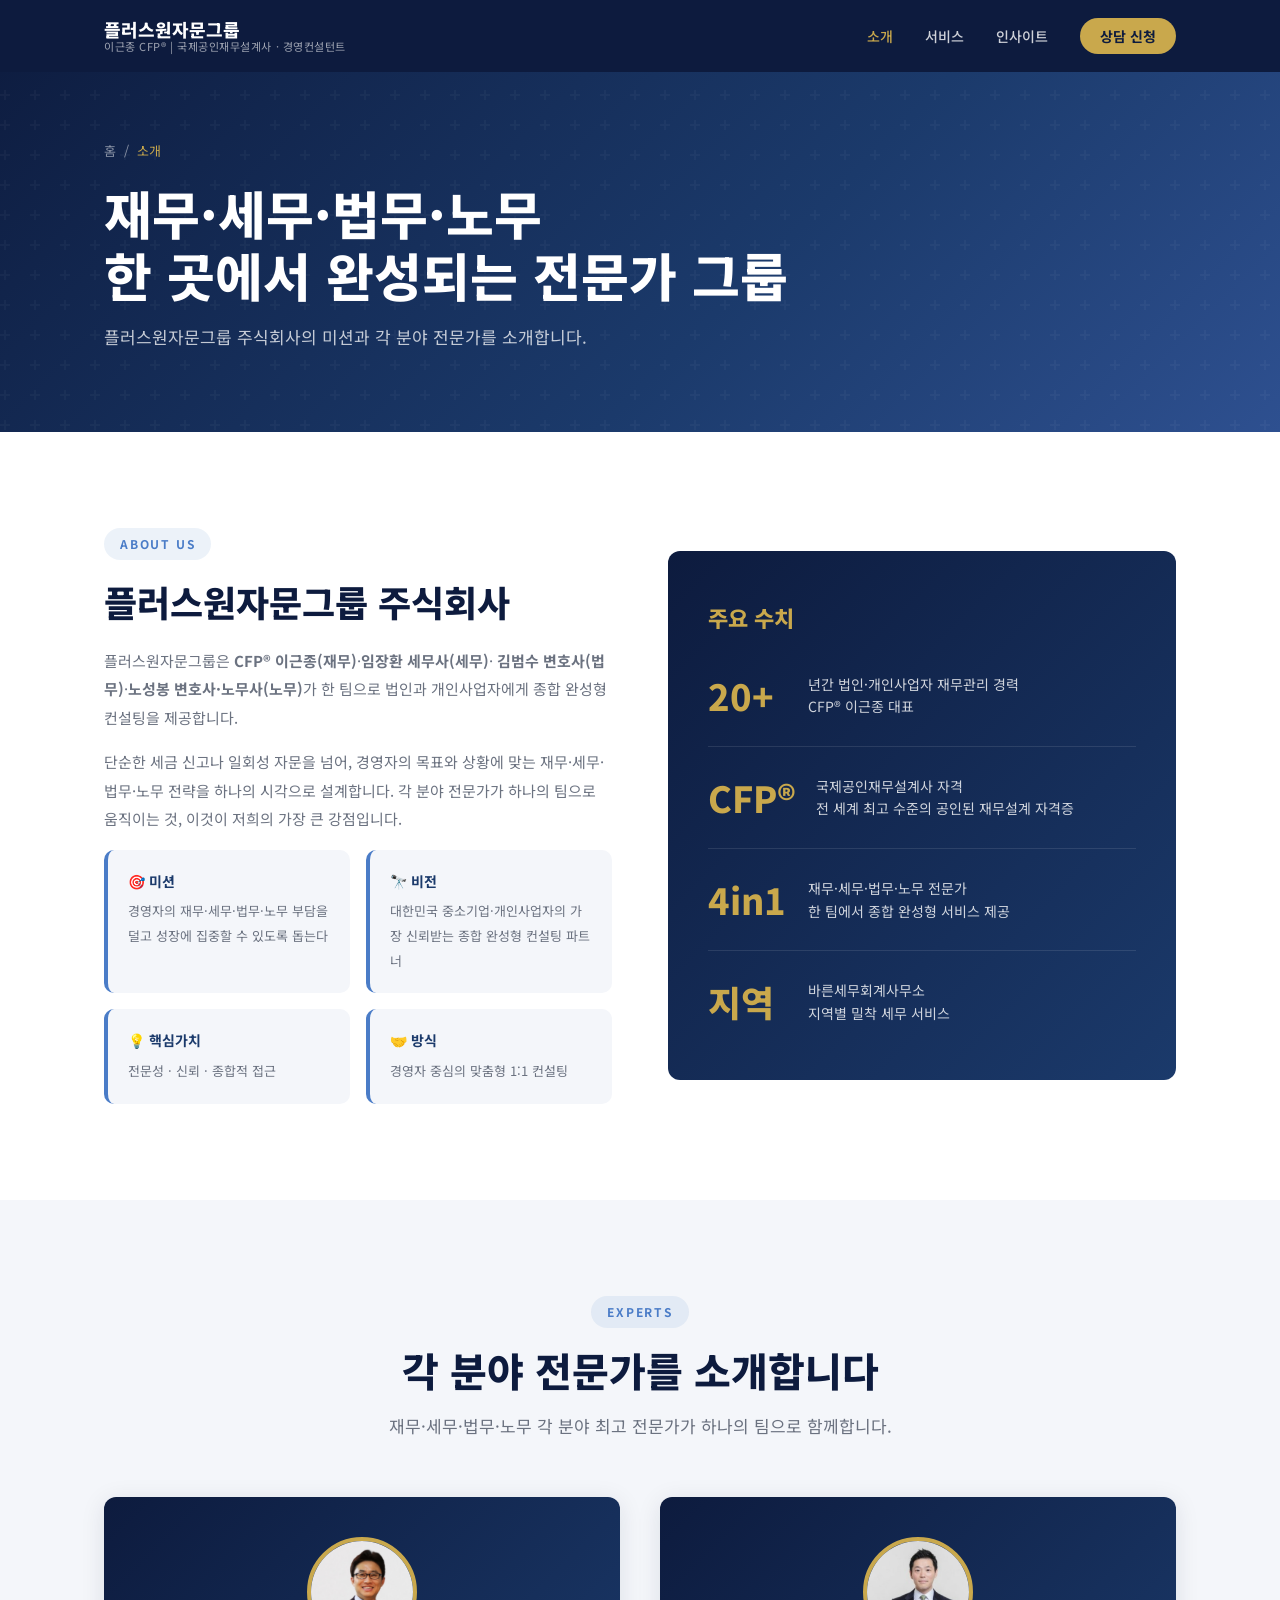
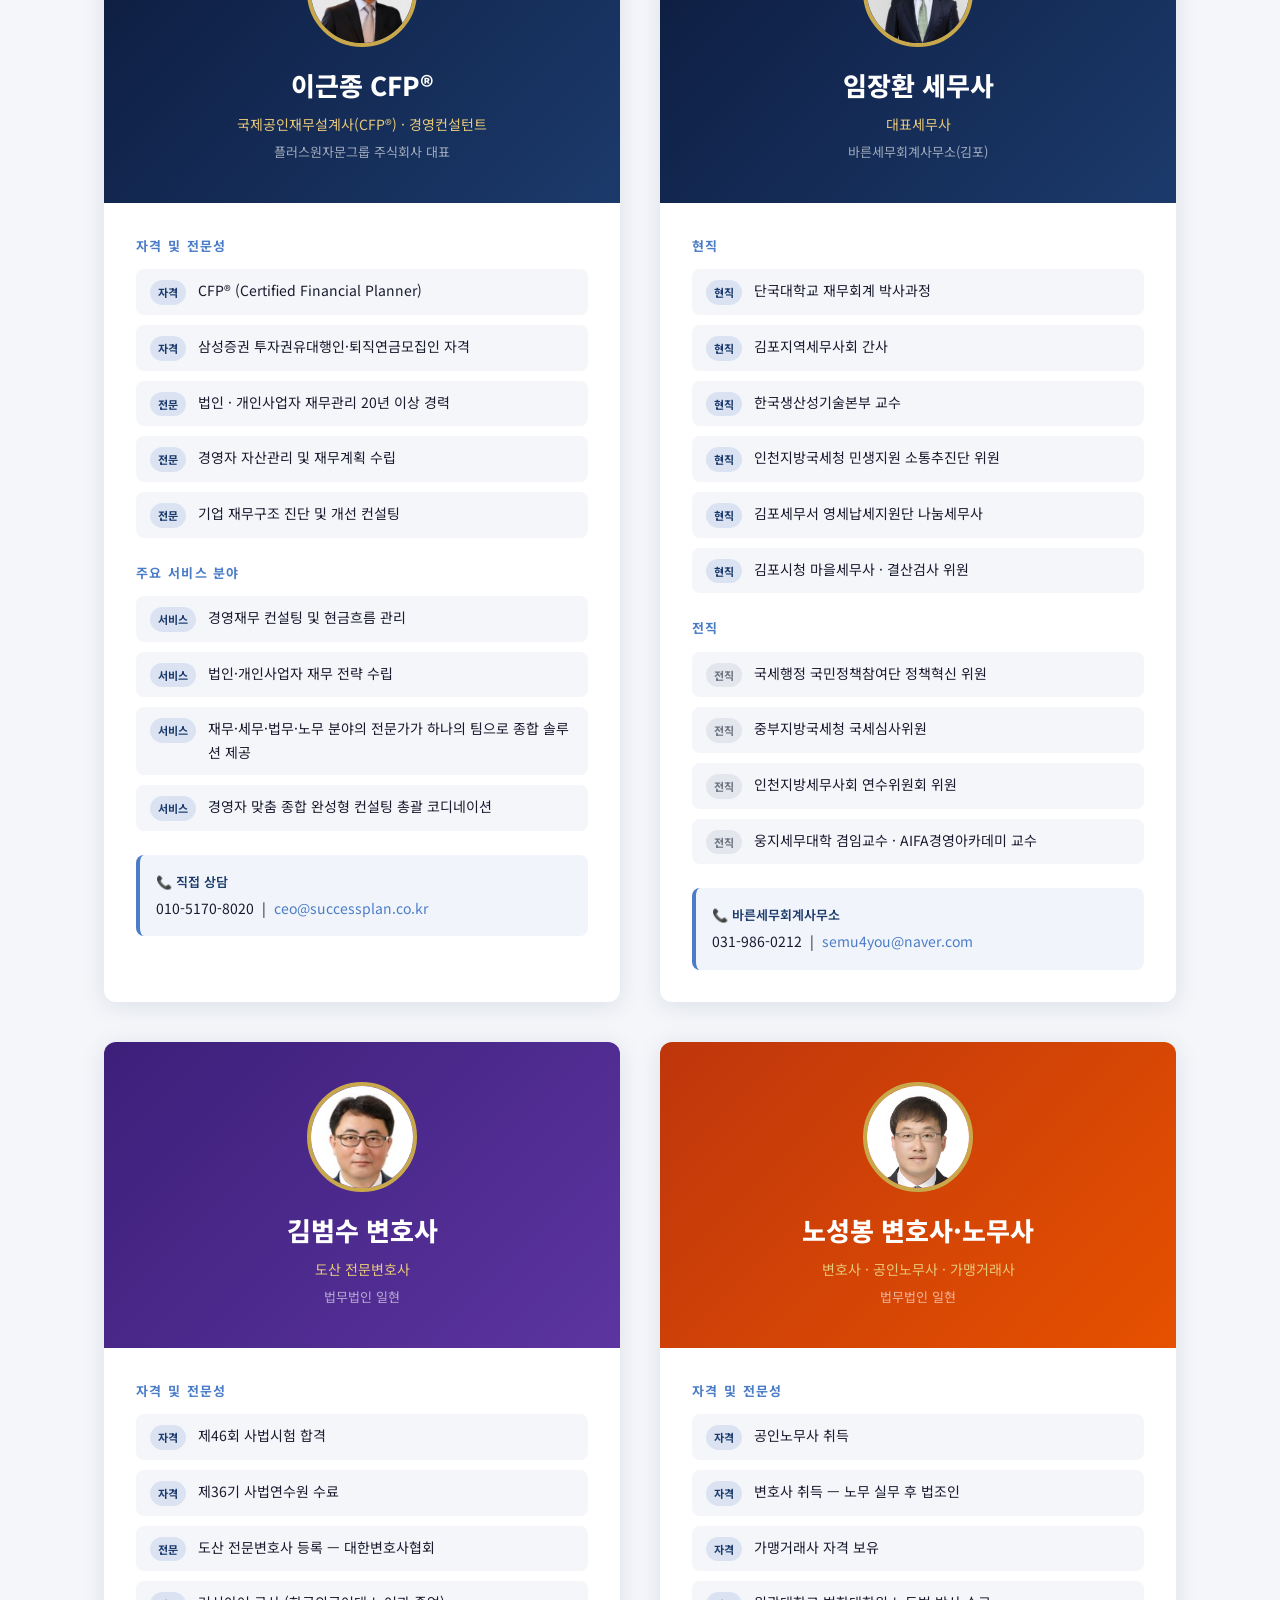
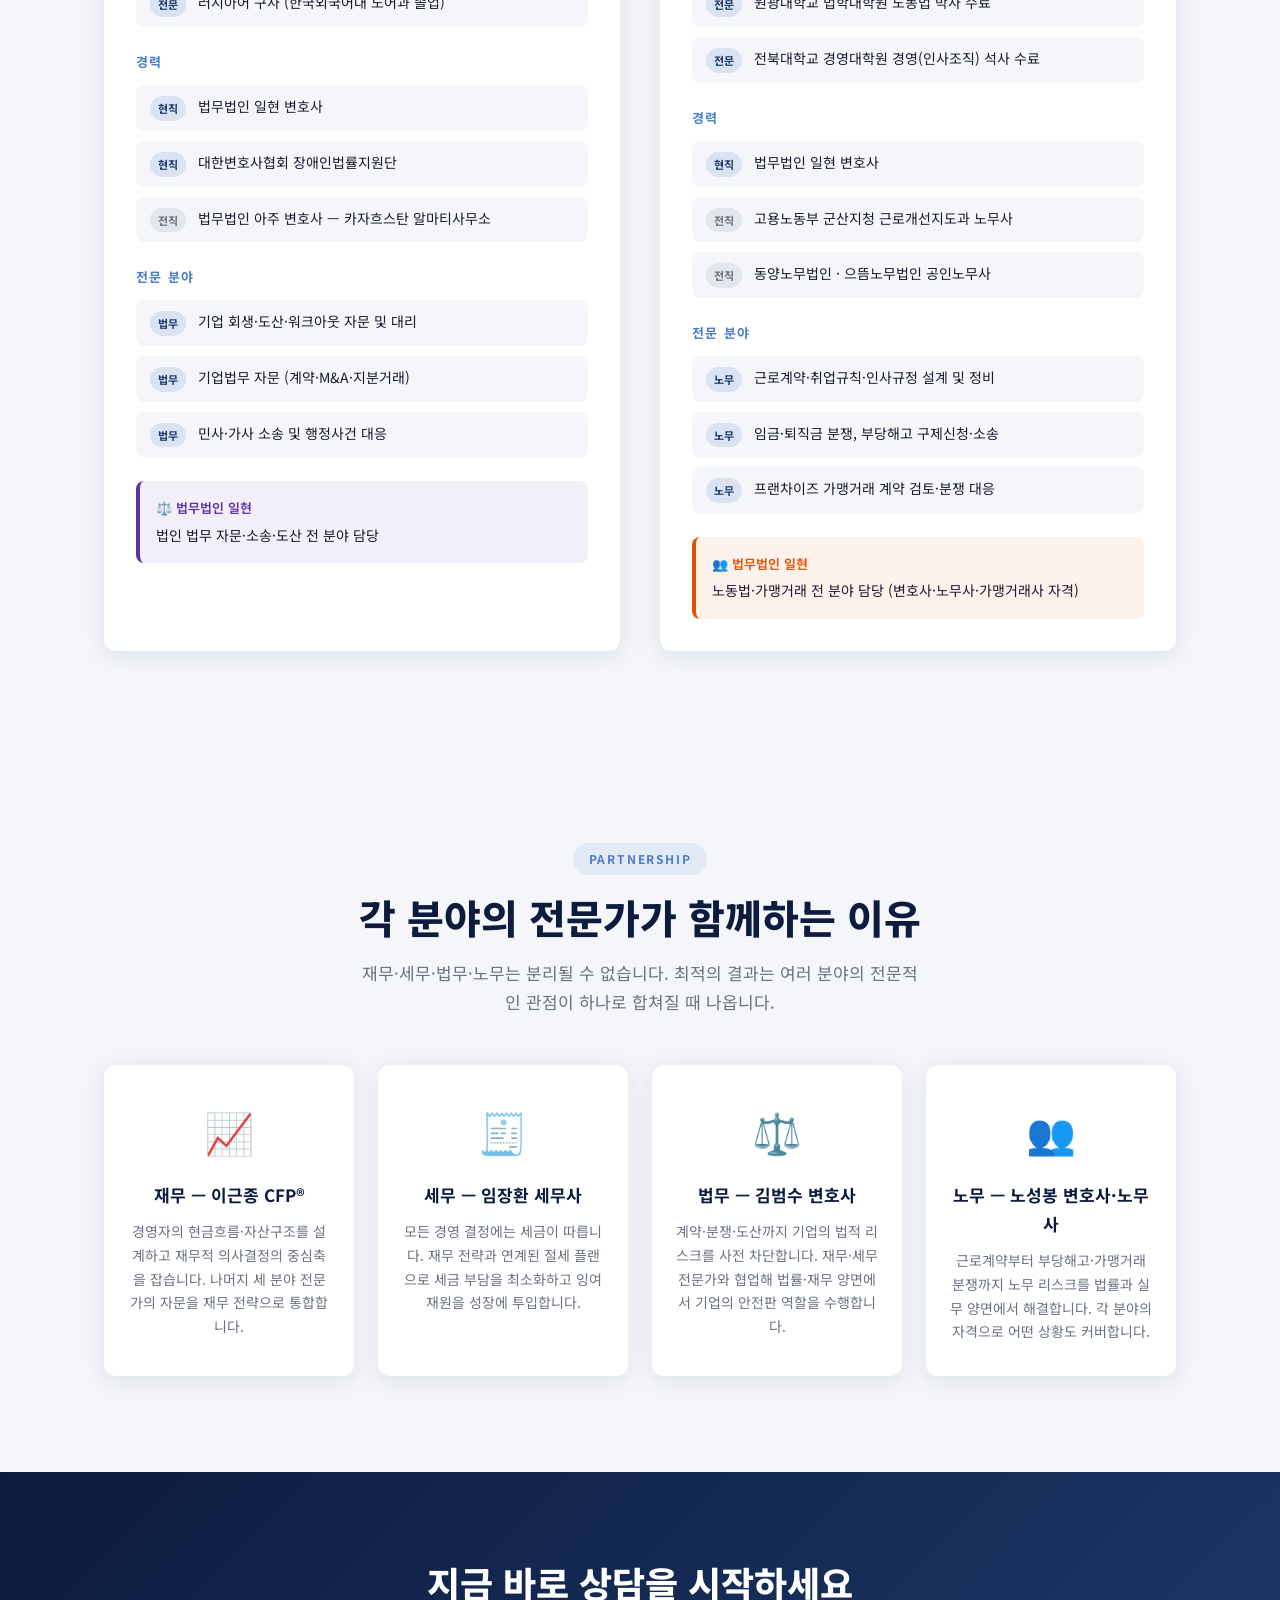
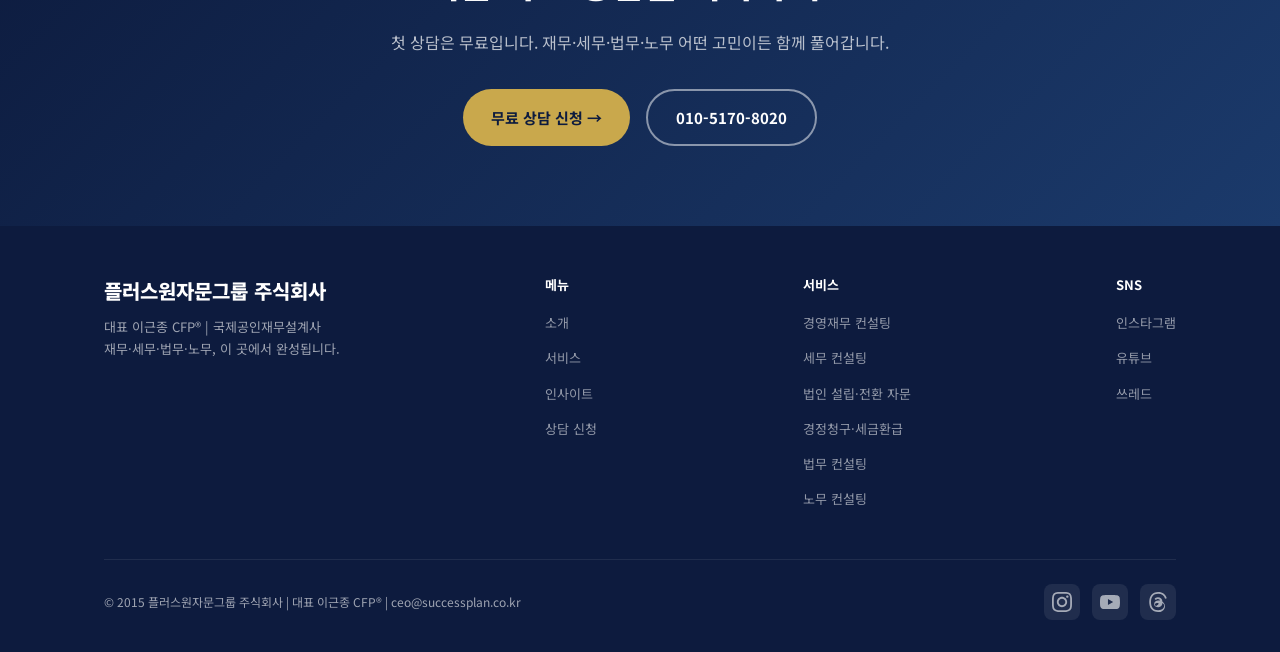
==== about.html @ 3f2da942 "@ feat: replace emoji social icons with real SVG icons Instagram, YouTube, Threads 이모지 → 공식 SVG 아이콘 " ====
<!DOCTYPE html>
<html lang="ko">
<head>
  <meta charset="UTF-8" />
  <meta name="viewport" content="width=device-width, initial-scale=1.0" />
  <title>소개 | 플러스원자문그룹 주식회사</title>
  <meta name="description" content="재무(CFP® 이근종)·세무(임장환 세무사)·법무(김범수 변호사)·노무(노성봉 변호사·노무사) — 플러스원자문그룹의 종합 전문가 팀을 소개합니다." />
  <link rel="preconnect" href="https://fonts.googleapis.com" />
  <link rel="preconnect" href="https://fonts.gstatic.com" crossorigin />
  <link href="https://fonts.googleapis.com/css2?family=Noto+Sans+KR:wght@300;400;500;600;700;800&display=swap" rel="stylesheet" />
  <link rel="stylesheet" href="style.css" />
  <style>
    /* ─── 회사 소개 카드 ─── */
    .company-intro {
      display: grid;
      grid-template-columns: 1fr 1fr;
      gap: 56px;
      align-items: center;
    }
    .company-text h2 { font-size: clamp(24px, 3.5vw, 36px); font-weight: 800; color: var(--navy-dark); margin-bottom: 20px; line-height: 1.4; }
    .company-text p { font-size: 15px; color: var(--gray-text); line-height: 1.9; margin-bottom: 16px; }
    .company-values { display: grid; grid-template-columns: 1fr 1fr; gap: 16px; margin-top: 8px; }
    .value-item { background: var(--gray-bg); border-radius: 10px; padding: 20px; border-left: 4px solid var(--navy-light); }
    .value-item h4 { font-size: 14px; font-weight: 700; color: var(--navy-primary); margin-bottom: 6px; }
    .value-item p { font-size: 13px; color: var(--gray-text); margin: 0; }
    .company-visual {
      background: linear-gradient(135deg, var(--navy-dark), var(--navy-primary));
      border-radius: var(--radius);
      padding: 48px 40px;
      color: var(--white);
    }
    .company-visual h3 { font-size: 22px; font-weight: 800; margin-bottom: 28px; color: var(--gold); }
    .stat-row { display: flex; flex-direction: column; gap: 20px; }
    .stat-item { display: flex; align-items: center; gap: 20px; padding-bottom: 20px; border-bottom: 1px solid rgba(255,255,255,0.1); }
    .stat-item:last-child { border-bottom: none; padding-bottom: 0; }
    .stat-num { font-size: 36px; font-weight: 800; color: var(--gold); min-width: 80px; }
    .stat-desc { font-size: 14px; color: rgba(255,255,255,0.8); line-height: 1.6; }

    /* ─── 프로필 상세 ─── */
    .profile-detail-wrap { display: grid; grid-template-columns: 1fr 1fr; gap: 40px; margin-top: 56px; }
    .profile-detail-card { background: var(--white); border-radius: var(--radius); overflow: hidden; box-shadow: var(--shadow); }
    .profile-detail-header {
      background: linear-gradient(135deg, var(--navy-dark), var(--navy-primary));
      padding: 40px; display: flex; flex-direction: column; align-items: center; text-align: center;
    }
    .profile-detail-avatar {
      width: 110px; height: 110px; border-radius: 50%;
      border: 4px solid var(--gold);
      margin-bottom: 16px; overflow: hidden; flex-shrink: 0;
    }
    .profile-detail-avatar img {
      width: 100%; height: 100%;
      object-fit: cover; object-position: center top; display: block;
    }
    .profile-detail-header h3 { font-size: 26px; font-weight: 800; color: var(--white); margin-bottom: 6px; }
    .profile-detail-header .role { font-size: 14px; color: var(--gold-light); margin-bottom: 4px; }
    .profile-detail-header .company { font-size: 13px; color: rgba(255,255,255,0.6); }
    .profile-detail-body { padding: 32px; }
    .profile-section-title { font-size: 13px; font-weight: 700; letter-spacing: 0.1em; text-transform: uppercase; color: var(--navy-light); margin-bottom: 12px; margin-top: 24px; }
    .profile-section-title:first-child { margin-top: 0; }
    .career-list { list-style: none; display: flex; flex-direction: column; gap: 10px; }
    .career-item {
      display: flex; gap: 12px; align-items: flex-start;
      padding: 10px 14px; border-radius: 8px; background: var(--gray-bg);
      font-size: 14px; color: var(--text-dark);
    }
    .career-badge {
      font-size: 11px; font-weight: 700; padding: 3px 8px; border-radius: 50px;
      white-space: nowrap; flex-shrink: 0; margin-top: 1px;
    }
    .badge-current { background: rgba(74,124,199,0.15); color: var(--navy-primary); }
    .badge-past { background: rgba(107,114,128,0.12); color: var(--gray-text); }

    /* ─── 법무·노무 프로필 헤더 컬러 ─── */
    .profile-detail-header.legal-header {
      background: linear-gradient(135deg, #3d1f7a, #5c35a0);
    }
    .profile-detail-header.labor-header {
      background: linear-gradient(135deg, #bf360c, #e65100);
    }

    /* ─── 파트너십 섹션 ─── */
    .partnership { background: var(--gray-bg); }
    .partner-grid { display: grid; grid-template-columns: repeat(3,1fr); gap: 24px; margin-top: 48px; }
    .partner-card { background: var(--white); border-radius: var(--radius); padding: 32px 24px; text-align: center; box-shadow: var(--shadow); transition: all 0.3s; }
    .partner-card:hover { transform: translateY(-4px); box-shadow: var(--shadow-hover); }
    .partner-card .icon { font-size: 40px; margin-bottom: 16px; }
    .partner-card h3 { font-size: 17px; font-weight: 700; color: var(--navy-dark); margin-bottom: 10px; }
    .partner-card p { font-size: 14px; color: var(--gray-text); line-height: 1.7; }

    @media (max-width: 1100px) {
      .partner-grid[style] { grid-template-columns: repeat(2,1fr) !important; }
    }
    @media (max-width: 900px) {
      .company-intro { grid-template-columns: 1fr; }
      .profile-detail-wrap { grid-template-columns: 1fr; }
      .partner-grid[style] { grid-template-columns: 1fr 1fr !important; }
    }
    @media (max-width: 600px) {
      .company-values { grid-template-columns: 1fr; }
      .partner-grid[style] { grid-template-columns: 1fr !important; }
    }
    @media (max-width: 600px) {
      .company-values { grid-template-columns: 1fr; }
    }
  </style>
</head>
<body>

<!-- ── 네비게이션 ── -->
<nav id="navbar">
  <div class="container">
    <div class="nav-inner">
      <a href="index.html" class="nav-logo">
        <span class="brand">플러스원자문그룹</span>
        <span class="sub">이근종 CFP® | 국제공인재무설계사 · 경영컨설턴트</span>
      </a>
      <ul class="nav-links" id="navLinks">
        <li><a href="about.html" class="active">소개</a></li>
        <li><a href="services.html">서비스</a></li>
        <li><a href="insight.html">인사이트</a></li>
        <li><a href="consult.html" class="nav-cta">상담 신청</a></li>
      </ul>
      <div class="nav-toggle" id="navToggle" onclick="toggleMenu()">
        <span></span><span></span><span></span>
      </div>
    </div>
  </div>
</nav>

<!-- ── 페이지 히어로 ── -->
<section class="page-hero">
  <div class="container">
    <div class="page-hero-content">
      <div class="page-breadcrumb">
        <a href="index.html">홈</a> / <span>소개</span>
      </div>
      <h1>재무·세무·법무·노무<br/>한 곳에서 완성되는 전문가 그룹</h1>
      <p>플러스원자문그룹 주식회사의 미션과 각 분야 전문가를 소개합니다.</p>
    </div>
  </div>
</section>

<!-- ── 회사 소개 ── -->
<section class="section">
  <div class="container">
    <div class="company-intro">
      <div class="company-text fade-in">
        <span class="section-label">About Us</span>
        <h2>플러스원자문그룹 주식회사</h2>
        <p>
          플러스원자문그룹은 <strong>CFP® 이근종(재무)</strong>·<strong>임장환 세무사(세무)</strong>·
          <strong>김범수 변호사(법무)</strong>·<strong>노성봉 변호사·노무사(노무)</strong>가 한 팀으로
          법인과 개인사업자에게 종합 완성형 컨설팅을 제공합니다.
        </p>
        <p>
          단순한 세금 신고나 일회성 자문을 넘어, 경영자의 목표와 상황에 맞는
          재무·세무·법무·노무 전략을 하나의 시각으로 설계합니다.
          각 분야 전문가가 하나의 팀으로 움직이는 것, 이것이 저희의 가장 큰 강점입니다.
        </p>
        <div class="company-values">
          <div class="value-item">
            <h4>🎯 미션</h4>
            <p>경영자의 재무·세무·법무·노무 부담을 덜고 성장에 집중할 수 있도록 돕는다</p>
          </div>
          <div class="value-item">
            <h4>🔭 비전</h4>
            <p>대한민국 중소기업·개인사업자의 가장 신뢰받는 종합 완성형 컨설팅 파트너</p>
          </div>
          <div class="value-item">
            <h4>💡 핵심가치</h4>
            <p>전문성 · 신뢰 · 종합적 접근</p>
          </div>
          <div class="value-item">
            <h4>🤝 방식</h4>
            <p>경영자 중심의 맞춤형 1:1 컨설팅</p>
          </div>
        </div>
      </div>
      <div class="company-visual fade-in">
        <h3>주요 수치</h3>
        <div class="stat-row">
          <div class="stat-item">
            <div class="stat-num">20+</div>
            <div class="stat-desc">년간 법인·개인사업자 재무관리 경력<br/>CFP® 이근종 대표</div>
          </div>
          <div class="stat-item">
            <div class="stat-num">CFP®</div>
            <div class="stat-desc">국제공인재무설계사 자격<br/>전 세계 최고 수준의 공인된 재무설계 자격증</div>
          </div>
          <div class="stat-item">
            <div class="stat-num">4in1</div>
            <div class="stat-desc">재무·세무·법무·노무 전문가<br/>한 팀에서 종합 완성형 서비스 제공</div>
          </div>
          <div class="stat-item">
            <div class="stat-num">지역</div>
            <div class="stat-desc">바른세무회계사무소<br/>지역별 밀착 세무 서비스</div>
          </div>
        </div>
      </div>
    </div>
  </div>
</section>

<!-- ── 전문가 소개 ── -->
<section class="section" style="background: var(--gray-bg);">
  <div class="container">
    <div class="fade-in text-center">
      <span class="section-label">Experts</span>
      <h2 class="section-title">각 분야 전문가를 소개합니다</h2>
      <p class="section-sub">재무·세무·법무·노무 각 분야 최고 전문가가 하나의 팀으로 함께합니다.</p>
    </div>
    <div class="profile-detail-wrap">

      <!-- 이근종 CFP® -->
      <div class="profile-detail-card fade-in">
        <div class="profile-detail-header">
          <div class="profile-detail-avatar"><img src="images/leekeunjong.jpg" alt="이근종 CFP®" /></div>
          <h3>이근종 CFP®</h3>
          <div class="role">국제공인재무설계사(CFP®) · 경영컨설턴트</div>
          <div class="company">플러스원자문그룹 주식회사 대표</div>
        </div>
        <div class="profile-detail-body">
          <div class="profile-section-title">자격 및 전문성</div>
          <ul class="career-list">
            <li class="career-item"><span class="career-badge badge-current">자격</span>CFP® (Certified Financial Planner)</li>
            <li class="career-item"><span class="career-badge badge-current">자격</span>삼성증권 투자권유대행인·퇴직연금모집인 자격</li>
            <li class="career-item"><span class="career-badge badge-current">전문</span>법인 · 개인사업자 재무관리 20년 이상 경력</li>
            <li class="career-item"><span class="career-badge badge-current">전문</span>경영자 자산관리 및 재무계획 수립</li>
            <li class="career-item"><span class="career-badge badge-current">전문</span>기업 재무구조 진단 및 개선 컨설팅</li>
          </ul>
          <div class="profile-section-title">주요 서비스 분야</div>
          <ul class="career-list">
            <li class="career-item"><span class="career-badge badge-current">서비스</span>경영재무 컨설팅 및 현금흐름 관리</li>
            <li class="career-item"><span class="career-badge badge-current">서비스</span>법인·개인사업자 재무 전략 수립</li>          
            <li class="career-item"><span class="career-badge badge-current">서비스</span>재무·세무·법무·노무 분야의 전문가가 하나의 팀으로 종합 솔루션 제공</li>
            <li class="career-item"><span class="career-badge badge-current">서비스</span>경영자 맞춤 종합 완성형 컨설팅 총괄 코디네이션</li>
          </ul>
          <div style="margin-top:24px; padding:16px; background:rgba(74,124,199,0.08); border-radius:8px; border-left:4px solid var(--navy-light);">
            <p style="font-size:13px; color:var(--navy-primary); font-weight:600; margin-bottom:4px;">📞 직접 상담</p>
            <p style="font-size:14px;">010-5170-8020 &nbsp;|&nbsp; <a href="mailto:ceo@successplan.co.kr" style="color:var(--navy-light);">ceo@successplan.co.kr</a></p>
          </div>
        </div>
      </div>

      <!-- 임장환 세무사 -->
      <div class="profile-detail-card fade-in">
        <div class="profile-detail-header">
          <div class="profile-detail-avatar"><img src="images/limjanghwan.jpg" alt="임장환 세무사" /></div>
          <h3>임장환 세무사</h3>
          <div class="role">대표세무사</div>
          <div class="company">바른세무회계사무소(김포)</div>
        </div>
        <div class="profile-detail-body">
          <div class="profile-section-title">현직</div>
          <ul class="career-list">
            <li class="career-item"><span class="career-badge badge-current">현직</span>단국대학교 재무회계 박사과정</li>
            <li class="career-item"><span class="career-badge badge-current">현직</span>김포지역세무사회 간사</li>
            <li class="career-item"><span class="career-badge badge-current">현직</span>한국생산성기술본부 교수</li>
            <li class="career-item"><span class="career-badge badge-current">현직</span>인천지방국세청 민생지원 소통추진단 위원</li>
            <li class="career-item"><span class="career-badge badge-current">현직</span>김포세무서 영세납세지원단 나눔세무사</li>
            <li class="career-item"><span class="career-badge badge-current">현직</span>김포시청 마을세무사 · 결산검사 위원</li>
          </ul>
          <div class="profile-section-title">전직</div>
          <ul class="career-list">
            <li class="career-item"><span class="career-badge badge-past">전직</span>국세행정 국민정책참여단 정책혁신 위원</li>
            <li class="career-item"><span class="career-badge badge-past">전직</span>중부지방국세청 국세심사위원</li>
            <li class="career-item"><span class="career-badge badge-past">전직</span>인천지방세무사회 연수위원회 위원</li>
            <li class="career-item"><span class="career-badge badge-past">전직</span>웅지세무대학 겸임교수 · AIFA경영아카데미 교수</li>
          </ul>
          <div style="margin-top:24px; padding:16px; background:rgba(74,124,199,0.08); border-radius:8px; border-left:4px solid var(--navy-light);">
            <p style="font-size:13px; color:var(--navy-primary); font-weight:600; margin-bottom:4px;">📞 바른세무회계사무소</p>
            <p style="font-size:14px;">031-986-0212 &nbsp;|&nbsp; <a href="mailto:semu4you@naver.com" style="color:var(--navy-light);">semu4you@naver.com</a></p>
          </div>
        </div>
      </div>

      <!-- 김범수 변호사 -->
      <div class="profile-detail-card fade-in">
        <div class="profile-detail-header legal-header">
          <div class="profile-detail-avatar"><img src="images/kimbeomsu.jpg" alt="김범수 변호사" /></div>
          <h3>김범수 변호사</h3>
          <div class="role">도산 전문변호사</div>
          <div class="company">법무법인 일현</div>
        </div>
        <div class="profile-detail-body">
          <div class="profile-section-title">자격 및 전문성</div>
          <ul class="career-list">
            <li class="career-item"><span class="career-badge badge-current">자격</span>제46회 사법시험 합격</li>
            <li class="career-item"><span class="career-badge badge-current">자격</span>제36기 사법연수원 수료</li>
            <li class="career-item"><span class="career-badge badge-current">전문</span>도산 전문변호사 등록 — 대한변호사협회</li>
            <li class="career-item"><span class="career-badge badge-current">전문</span>러시아어 구사 (한국외국어대 노어과 졸업)</li>
          </ul>
          <div class="profile-section-title">경력</div>
          <ul class="career-list">
            <li class="career-item"><span class="career-badge badge-current">현직</span>법무법인 일현 변호사</li>
            <li class="career-item"><span class="career-badge badge-current">현직</span>대한변호사협회 장애인법률지원단</li>
            <li class="career-item"><span class="career-badge badge-past">전직</span>법무법인 아주 변호사 — 카자흐스탄 알마티사무소</li>
          </ul>
          <div class="profile-section-title">전문 분야</div>
          <ul class="career-list">
            <li class="career-item"><span class="career-badge badge-current">법무</span>기업 회생·도산·워크아웃 자문 및 대리</li>
            <li class="career-item"><span class="career-badge badge-current">법무</span>기업법무 자문 (계약·M&amp;A·지분거래)</li>
            <li class="career-item"><span class="career-badge badge-current">법무</span>민사·가사 소송 및 행정사건 대응</li>
          </ul>
          <div style="margin-top:24px; padding:16px; background:rgba(92,53,160,0.08); border-radius:8px; border-left:4px solid #5c35a0;">
            <p style="font-size:13px; color:#5c35a0; font-weight:600; margin-bottom:4px;">⚖️ 법무법인 일현</p>
            <p style="font-size:14px;">법인 법무 자문·소송·도산 전 분야 담당</p>
          </div>
        </div>
      </div>

      <!-- 노성봉 변호사·노무사 -->
      <div class="profile-detail-card fade-in">
        <div class="profile-detail-header labor-header">
          <div class="profile-detail-avatar"><img src="images/nosungbong.jpg" alt="노성봉 변호사·노무사" /></div>
          <h3>노성봉 변호사·노무사</h3>
          <div class="role">변호사 · 공인노무사 · 가맹거래사</div>
          <div class="company">법무법인 일현</div>
        </div>
        <div class="profile-detail-body">
          <div class="profile-section-title">자격 및 전문성</div>
          <ul class="career-list">
            <li class="career-item"><span class="career-badge badge-current">자격</span>공인노무사 취득</li>
            <li class="career-item"><span class="career-badge badge-current">자격</span>변호사 취득 — 노무 실무 후 법조인</li>
            <li class="career-item"><span class="career-badge badge-current">자격</span>가맹거래사 자격 보유</li>
            <li class="career-item"><span class="career-badge badge-current">전문</span>원광대학교 법학대학원 노동법 박사 수료</li>
            <li class="career-item"><span class="career-badge badge-current">전문</span>전북대학교 경영대학원 경영(인사조직) 석사 수료</li>
          </ul>
          <div class="profile-section-title">경력</div>
          <ul class="career-list">
            <li class="career-item"><span class="career-badge badge-current">현직</span>법무법인 일현 변호사</li>
            <li class="career-item"><span class="career-badge badge-past">전직</span>고용노동부 군산지청 근로개선지도과 노무사</li>
            <li class="career-item"><span class="career-badge badge-past">전직</span>동양노무법인 · 으뜸노무법인 공인노무사</li>
          </ul>
          <div class="profile-section-title">전문 분야</div>
          <ul class="career-list">
            <li class="career-item"><span class="career-badge badge-current">노무</span>근로계약·취업규칙·인사규정 설계 및 정비</li>
            <li class="career-item"><span class="career-badge badge-current">노무</span>임금·퇴직금 분쟁, 부당해고 구제신청·소송</li>
            <li class="career-item"><span class="career-badge badge-current">노무</span>프랜차이즈 가맹거래 계약 검토·분쟁 대응</li>
          </ul>
          <div style="margin-top:24px; padding:16px; background:rgba(230,81,0,0.08); border-radius:8px; border-left:4px solid #e65100;">
            <p style="font-size:13px; color:#e65100; font-weight:600; margin-bottom:4px;">👥 법무법인 일현</p>
            <p style="font-size:14px;">노동법·가맹거래 전 분야 담당 (변호사·노무사·가맹거래사 자격)</p>
          </div>
        </div>
      </div>

    </div>
  </div>
</section>

<!-- ── 파트너십 ── -->
<section class="section partnership">
  <div class="container">
    <div class="fade-in text-center">
      <span class="section-label">Partnership</span>
      <h2 class="section-title">각 분야의 전문가가 함께하는 이유</h2>
      <p class="section-sub">재무·세무·법무·노무는 분리될 수 없습니다. 최적의 결과는 여러 분야의 전문적인 관점이 하나로 합쳐질 때 나옵니다.</p>
    </div>
    <div class="partner-grid" style="grid-template-columns: repeat(4, 1fr);">
      <div class="partner-card fade-in">
        <div class="icon">📈</div>
        <h3>재무 — 이근종 CFP®</h3>
        <p>경영자의 현금흐름·자산구조를 설계하고 재무적 의사결정의 중심축을 잡습니다. 나머지 세 분야 전문가의 자문을 재무 전략으로 통합합니다.</p>
      </div>
      <div class="partner-card fade-in">
        <div class="icon">🧾</div>
        <h3>세무 — 임장환 세무사</h3>
        <p>모든 경영 결정에는 세금이 따릅니다. 재무 전략과 연계된 절세 플랜으로 세금 부담을 최소화하고 잉여 재원을 성장에 투입합니다.</p>
      </div>
      <div class="partner-card fade-in">
        <div class="icon">⚖️</div>
        <h3>법무 — 김범수 변호사</h3>
        <p>계약·분쟁·도산까지 기업의 법적 리스크를 사전 차단합니다. 재무·세무 전문가와 협업해 법률·재무 양면에서 기업의 안전판 역할을 수행합니다.</p>
      </div>
      <div class="partner-card fade-in">
        <div class="icon">👥</div>
        <h3>노무 — 노성봉 변호사·노무사</h3>
        <p>근로계약부터 부당해고·가맹거래 분쟁까지 노무 리스크를 법률과 실무 양면에서 해결합니다. 각 분야의 자격으로 어떤 상황도 커버합니다.</p>
      </div>
    </div>
  </div>
</section>

<!-- ── CTA ── -->
<section class="cta-banner">
  <div class="container">
    <h2>지금 바로 상담을 시작하세요</h2>
    <p>첫 상담은 무료입니다. 재무·세무·법무·노무 어떤 고민이든 함께 풀어갑니다.</p>
    <div class="cta-btns">
      <a href="consult.html" class="btn btn-primary">무료 상담 신청 →</a>
      <a href="tel:010-5170-8020" class="btn btn-outline">010-5170-8020</a>
    </div>
  </div>
</section>

<!-- ── 푸터 ── -->
<footer>
  <div class="container">
    <div class="footer-inner">
      <div class="footer-brand">
        <div class="brand">플러스원자문그룹 주식회사</div>
        <p>대표 이근종 CFP® | 국제공인재무설계사<br/>재무·세무·법무·노무, 이 곳에서 완성됩니다.</p>
      </div>
      <div class="footer-links">
        <h4>메뉴</h4>
        <ul>
          <li><a href="about.html">소개</a></li>
          <li><a href="services.html">서비스</a></li>
          <li><a href="insight.html">인사이트</a></li>
          <li><a href="consult.html">상담 신청</a></li>
        </ul>
      </div>
      <div class="footer-links">
        <h4>서비스</h4>
        <ul>
          <li><a href="services.html#finance">경영재무 컨설팅</a></li>
          <li><a href="services.html#tax">세무 컨설팅</a></li>
          <li><a href="services.html#corp">법인 설립·전환 자문</a></li>
          <li><a href="services.html#refund">경정청구·세금환급</a></li>
          <li><a href="services.html#legal">법무 컨설팅</a></li>
          <li><a href="services.html#labor">노무 컨설팅</a></li>
        </ul>
      </div>
      <div class="footer-links">
        <h4>SNS</h4>
        <ul>
          <li><a href="https://instagram.com/leekeunjong_cfp" target="_blank" rel="noopener">인스타그램</a></li>
          <li><a href="https://youtube.com/@successplan365" target="_blank" rel="noopener">유튜브</a></li>
          <li><a href="https://threads.net/@leekeunjong_cfp" target="_blank" rel="noopener">쓰레드</a></li>
        </ul>
      </div>
    </div>
    <div class="footer-bottom">
      <p>© 2015 플러스원자문그룹 주식회사 | 대표 이근종 CFP® | <a href="mailto:ceo@successplan.co.kr" style="color:inherit;">ceo@successplan.co.kr</a></p>
      <div class="footer-social">
        <a href="https://instagram.com/leekeunjong_cfp" target="_blank" rel="noopener" title="Instagram"><svg xmlns="http://www.w3.org/2000/svg" width="20" height="20" viewBox="0 0 24 24" fill="currentColor"><path d="M12 2.163c3.204 0 3.584.012 4.85.07 3.252.148 4.771 1.691 4.919 4.919.058 1.265.069 1.645.069 4.849 0 3.205-.012 3.584-.069 4.849-.149 3.225-1.664 4.771-4.919 4.919-1.266.058-1.644.07-4.85.07-3.204 0-3.584-.012-4.849-.07-3.26-.149-4.771-1.699-4.919-4.92-.058-1.265-.07-1.644-.07-4.849 0-3.204.013-3.583.07-4.849.149-3.227 1.664-4.771 4.919-4.919 1.266-.057 1.645-.069 4.849-.069zm0-2.163c-3.259 0-3.667.014-4.947.072-4.358.2-6.78 2.618-6.98 6.98-.059 1.281-.073 1.689-.073 4.948 0 3.259.014 3.668.072 4.948.2 4.358 2.618 6.78 6.98 6.98 1.281.058 1.689.072 4.948.072 3.259 0 3.668-.014 4.948-.072 4.354-.2 6.782-2.618 6.979-6.98.059-1.28.073-1.689.073-4.948 0-3.259-.014-3.667-.072-4.947-.196-4.354-2.617-6.78-6.979-6.98-1.281-.059-1.69-.073-4.949-.073zm0 5.838c-3.403 0-6.162 2.759-6.162 6.162s2.759 6.163 6.162 6.163 6.162-2.759 6.162-6.163c0-3.403-2.759-6.162-6.162-6.162zm0 10.162c-2.209 0-4-1.79-4-4 0-2.209 1.791-4 4-4s4 1.791 4 4c0 2.21-1.791 4-4 4zm6.406-11.845c-.796 0-1.441.645-1.441 1.44s.645 1.44 1.441 1.44c.795 0 1.439-.645 1.439-1.44s-.644-1.44-1.439-1.44z"/></svg></a>
        <a href="https://youtube.com/@successplan365" target="_blank" rel="noopener" title="YouTube"><svg xmlns="http://www.w3.org/2000/svg" width="20" height="20" viewBox="0 0 24 24" fill="currentColor"><path d="M23.498 6.186a3.016 3.016 0 0 0-2.122-2.136C19.505 3.545 12 3.545 12 3.545s-7.505 0-9.377.505A3.017 3.017 0 0 0 .502 6.186C0 8.07 0 12 0 12s0 3.93.502 5.814a3.016 3.016 0 0 0 2.122 2.136c1.871.505 9.376.505 9.376.505s7.505 0 9.377-.505a3.015 3.015 0 0 0 2.122-2.136C24 15.93 24 12 24 12s0-3.93-.502-5.814zM9.545 15.568V8.432L15.818 12l-6.273 3.568z"/></svg></a>
        <a href="https://threads.net/@leekeunjong_cfp" target="_blank" rel="noopener" title="Threads"><svg xmlns="http://www.w3.org/2000/svg" width="20" height="20" viewBox="0 0 24 24" fill="currentColor"><path d="M12.186 24h-.007c-3.581-.024-6.334-1.205-8.184-3.509C2.35 18.44 1.5 15.586 1.472 12.01v-.017c.03-3.579.879-6.43 2.525-8.482C5.845 1.205 8.6.024 12.18 0h.014c2.746.02 5.043.725 6.826 2.098 1.677 1.29 2.858 3.13 3.509 5.467l-2.04.569c-1.104-3.96-3.898-5.984-8.304-6.015-2.91.022-5.11.936-6.54 2.717C4.307 6.504 3.616 8.914 3.589 12c.027 3.086.718 5.496 2.057 7.164 1.43 1.783 3.631 2.698 6.54 2.717 2.623-.02 4.358-.631 5.8-2.045 1.647-1.613 1.618-3.593 1.09-4.798-.31-.71-.873-1.3-1.634-1.75-.192 1.352-.622 2.446-1.284 3.272-.886 1.102-2.14 1.704-3.73 1.79-1.202.065-2.361-.218-3.259-.801-1.063-.689-1.685-1.74-1.752-2.964-.065-1.19.408-2.285 1.33-3.082.88-.76 2.119-1.207 3.583-1.292.73-.043 1.427-.034 2.081.025-.09-.33-.218-.625-.385-.88-.453-.692-1.165-1.055-2.117-1.078h-.062c-.74 0-1.668.204-2.28 1.202l-1.727-1.114c.788-1.214 2.058-1.953 3.987-1.987 3.37.058 5.348 1.998 5.526 5.39.147.093.29.19.429.29.932.66 1.648 1.566 2.076 2.561.83 1.903.857 5.026-1.558 7.348-1.812 1.742-4.07 2.555-7.296 2.576zM10.72 15.87c.68-.036 1.18-.28 1.49-.726.285-.413.445-.997.478-1.742-.644-.088-1.333-.118-2.049-.077-.747.043-1.348.246-1.745.585-.38.325-.546.748-.515 1.296.048.88.737 1.41 1.934 1.344a4.264 4.264 0 0 0 .407-.08z"/></svg></a>
      </div>
    </div>
  </div>
</footer>

<button id="scrollTop" onclick="window.scrollTo({top:0,behavior:'smooth'})" title="맨 위로">↑</button>
<div class="toast" id="toast"></div>

<script>
  const navbar = document.getElementById('navbar');
  navbar.classList.add('solid');
  window.addEventListener('scroll', () => {
    navbar.classList.toggle('scrolled', window.scrollY > 40);
    document.getElementById('scrollTop').classList.toggle('show', window.scrollY > 400);
  });
  function toggleMenu() { document.getElementById('navLinks').classList.toggle('open'); }
  document.querySelectorAll('#navLinks a').forEach(a => a.addEventListener('click', () => document.getElementById('navLinks').classList.remove('open')));
  const observer = new IntersectionObserver((entries) => {
    entries.forEach((e, i) => { if (e.isIntersecting) { setTimeout(() => e.target.classList.add('visible'), i * 80); observer.unobserve(e.target); } });
  }, { threshold: 0.12 });
  document.querySelectorAll('.fade-in').forEach(el => observer.observe(el));
</script>
</body>
</html>
---- style.css ----
/* =============================================
   플러스원자문그룹 - 공유 스타일시트
   이 파일을 수정하면 전체 사이트에 반영됩니다.
   ============================================= */

/* ─── 색상 & 변수 (여기서 색상을 바꾸면 전체 변경) ─── */
:root {
  --navy-dark:    #0D1B3E;
  --navy-primary: #1B3A6B;
  --navy-medium:  #2E5090;
  --navy-light:   #4A7CC7;
  --gold:         #C9A84C;
  --gold-light:   #E8C97A;
  --white:        #FFFFFF;
  --gray-bg:      #F4F6FA;
  --gray-light:   #E8ECF4;
  --gray-text:    #6B7280;
  --text-dark:    #1A1A2E;
  --radius:       12px;
  --shadow:       0 4px 24px rgba(13,27,62,0.10);
  --shadow-hover: 0 8px 40px rgba(13,27,62,0.18);
}

/* ─── 초기화 & 기본 ─── */
*, *::before, *::after { box-sizing: border-box; margin: 0; padding: 0; }
html { scroll-behavior: smooth; }
body {
  font-family: 'Noto Sans KR', sans-serif;
  color: var(--text-dark);
  background: var(--white);
  line-height: 1.7;
}
a { text-decoration: none; color: inherit; }
img { max-width: 100%; display: block; }

/* ─── 공통 레이아웃 ─── */
.container { max-width: 1120px; margin: 0 auto; padding: 0 24px; }
.section    { padding: 96px 0; }
.section-sm { padding: 64px 0; }

.section-label {
  display: inline-block;
  font-size: 12px; font-weight: 700;
  letter-spacing: 0.15em; text-transform: uppercase;
  color: var(--navy-light);
  background: rgba(74,124,199,0.10);
  padding: 6px 16px; border-radius: 50px;
  margin-bottom: 16px;
}
.section-title {
  font-size: clamp(26px, 4vw, 40px);
  font-weight: 800; line-height: 1.3;
  color: var(--navy-dark); margin-bottom: 16px;
}
.section-sub { font-size: 17px; color: var(--gray-text); max-width: 560px; }
.gold { color: var(--gold); }
.navy { color: var(--navy-primary); }
.text-center { text-align: center; }
.text-center .section-sub { margin: 0 auto; }

/* ─── 버튼 ─── */
.btn {
  display: inline-flex; align-items: center; gap: 8px;
  padding: 14px 28px; border-radius: 50px;
  font-size: 15px; font-weight: 700;
  font-family: inherit; cursor: pointer;
  transition: all 0.25s; border: none;
}
.btn-primary { background: var(--gold); color: var(--navy-dark); }
.btn-primary:hover { background: var(--gold-light); transform: translateY(-2px); box-shadow: 0 6px 20px rgba(201,168,76,0.35); }
.btn-navy { background: var(--navy-primary); color: var(--white); }
.btn-navy:hover { background: var(--navy-dark); transform: translateY(-2px); box-shadow: 0 6px 20px rgba(27,58,107,0.35); }
.btn-outline { background: transparent; color: var(--white); border: 2px solid rgba(255,255,255,0.5); }
.btn-outline:hover { background: rgba(255,255,255,0.12); border-color: var(--white); }
.btn-outline-navy { background: transparent; color: var(--navy-primary); border: 2px solid var(--navy-primary); }
.btn-outline-navy:hover { background: var(--navy-primary); color: var(--white); }

/* ─── 네비게이션 ─── */
#navbar {
  position: fixed; top: 0; left: 0; right: 0;
  z-index: 1000; transition: all 0.3s;
}
#navbar.scrolled {
  background: rgba(13,27,62,0.97);
  backdrop-filter: blur(12px);
  box-shadow: 0 2px 20px rgba(0,0,0,0.2);
}
#navbar.solid { background: var(--navy-dark); }
.nav-inner {
  display: flex; align-items: center;
  justify-content: space-between; height: 72px;
}
.nav-logo { display: flex; flex-direction: column; line-height: 1.2; }
.nav-logo .brand { font-size: 18px; font-weight: 800; color: var(--white); }
.nav-logo .sub { font-size: 11px; font-weight: 400; color: rgba(255,255,255,0.6); letter-spacing: 0.05em; }
.nav-links { display: flex; align-items: center; gap: 32px; list-style: none; }
.nav-links a { font-size: 14px; font-weight: 500; color: rgba(255,255,255,0.8); transition: color 0.2s; }
.nav-links a:hover, .nav-links a.active { color: var(--gold); }
.nav-cta {
  background: var(--gold); color: var(--navy-dark) !important;
  padding: 8px 20px; border-radius: 50px; font-weight: 700 !important;
}
.nav-cta:hover { background: var(--gold-light) !important; }
.nav-toggle { display: none; flex-direction: column; gap: 5px; cursor: pointer; }
.nav-toggle span { display: block; width: 24px; height: 2px; background: var(--white); border-radius: 2px; transition: 0.3s; }

/* ─── 페이지 히어로 (내부 페이지 공통) ─── */
.page-hero {
  padding: 140px 0 80px;
  background: linear-gradient(135deg, var(--navy-dark) 0%, var(--navy-primary) 60%, var(--navy-medium) 100%);
  position: relative; overflow: hidden;
}
.page-hero::before {
  content: '';
  position: absolute; inset: 0;
  background: url("data:image/svg+xml,%3Csvg width='60' height='60' viewBox='0 0 60 60' xmlns='http://www.w3.org/2000/svg'%3E%3Cg fill='none'%3E%3Cg fill='%23ffffff' fill-opacity='0.03'%3E%3Cpath d='M36 34v-4h-2v4h-4v2h4v4h2v-4h4v-2h-4zm0-30V0h-2v4h-4v2h4v4h2V6h4V4h-4zM6 34v-4H4v4H0v2h4v4h2v-4h4v-2H6zM6 4V0H4v4H0v2h4v4h2V6h4V4H6z'/%3E%3C/g%3E%3C/g%3E%3C/svg%3E");
}
.page-hero-content { position: relative; z-index: 1; }
.page-breadcrumb {
  display: flex; align-items: center; gap: 8px;
  font-size: 13px; color: rgba(255,255,255,0.5); margin-bottom: 20px;
}
.page-breadcrumb a { color: rgba(255,255,255,0.5); transition: color 0.2s; }
.page-breadcrumb a:hover { color: var(--gold); }
.page-breadcrumb span { color: var(--gold); }
.page-hero h1 {
  font-size: clamp(28px, 5vw, 52px);
  font-weight: 800; color: var(--white); line-height: 1.2;
  margin-bottom: 16px;
}
.page-hero p { font-size: 17px; color: rgba(255,255,255,0.75); max-width: 560px; }

/* ─── 프로필 카드 (공통) ─── */
.profile-card { background: var(--gray-bg); border-radius: var(--radius); overflow: hidden; box-shadow: var(--shadow); transition: box-shadow 0.3s; }
.profile-card:hover { box-shadow: var(--shadow-hover); }
.profile-card-header {
  background: linear-gradient(135deg, var(--navy-dark), var(--navy-primary));
  padding: 36px 32px; display: flex; align-items: center; gap: 20px;
}
.profile-avatar {
  width: 80px; height: 80px; border-radius: 50%;
  background: rgba(255,255,255,0.15); border: 3px solid var(--gold);
  display: flex; align-items: center; justify-content: center;
  font-size: 32px; flex-shrink: 0;
}
.profile-name { color: var(--white); }
.profile-name h3 { font-size: 22px; font-weight: 800; }
.profile-name .title { font-size: 13px; color: var(--gold-light); margin-top: 4px; font-weight: 500; }
.profile-body { padding: 28px 32px; }
.profile-list { list-style: none; }
.profile-list li {
  display: flex; gap: 12px;
  padding: 10px 0; border-bottom: 1px solid var(--gray-light);
  font-size: 14px; color: var(--text-dark);
}
.profile-list li:last-child { border-bottom: none; }
.profile-list li::before { content: '✓'; color: var(--navy-light); font-weight: 700; flex-shrink: 0; }

/* ─── 푸터 ─── */
footer { background: var(--navy-dark); color: rgba(255,255,255,0.6); padding: 48px 0 32px; }
.footer-inner {
  display: flex; justify-content: space-between;
  align-items: flex-start; gap: 32px; flex-wrap: wrap; margin-bottom: 40px;
}
.footer-brand .brand { font-size: 20px; font-weight: 800; color: var(--white); margin-bottom: 8px; }
.footer-brand p { font-size: 13px; line-height: 1.7; max-width: 280px; }
.footer-links h4 { font-size: 13px; font-weight: 700; color: var(--white); margin-bottom: 12px; }
.footer-links ul { list-style: none; }
.footer-links li { margin-bottom: 8px; }
.footer-links a { font-size: 13px; color: rgba(255,255,255,0.55); transition: color 0.2s; }
.footer-links a:hover { color: var(--gold); }
.footer-bottom {
  border-top: 1px solid rgba(255,255,255,0.08); padding-top: 24px;
  display: flex; justify-content: space-between; align-items: center;
  flex-wrap: wrap; gap: 12px;
}
.footer-bottom p { font-size: 12px; }
.footer-social { display: flex; gap: 12px; }
.footer-social a {
  width: 36px; height: 36px; border-radius: 8px;
  background: rgba(255,255,255,0.08);
  display: flex; align-items: center; justify-content: center;
  font-size: 16px; transition: all 0.2s;
}
.footer-social a:hover { background: var(--gold); }

/* ─── 토스트 & 스크롤 상단 ─── */
.toast {
  position: fixed; bottom: 32px; right: 32px;
  background: var(--navy-dark); color: white;
  padding: 16px 24px; border-radius: var(--radius);
  font-size: 14px; font-weight: 600;
  box-shadow: 0 8px 32px rgba(0,0,0,0.25);
  transform: translateY(100px); opacity: 0;
  transition: all 0.4s; z-index: 9999;
}
.toast.show { transform: translateY(0); opacity: 1; }
#scrollTop {
  position: fixed; bottom: 32px; left: 32px;
  width: 44px; height: 44px;
  background: var(--navy-primary); color: white;
  border: none; border-radius: 50%; font-size: 18px;
  cursor: pointer; display: flex; align-items: center; justify-content: center;
  opacity: 0; transition: all 0.3s; z-index: 500; box-shadow: var(--shadow);
}
#scrollTop.show { opacity: 1; }
#scrollTop:hover { background: var(--navy-dark); transform: translateY(-2px); }

/* ─── 페이드인 애니메이션 ─── */
.fade-in { opacity: 0; transform: translateY(24px); transition: opacity 0.6s ease, transform 0.6s ease; }
.fade-in.visible { opacity: 1; transform: translateY(0); }

/* ─── CTA 배너 (공통) ─── */
.cta-banner {
  background: linear-gradient(135deg, var(--navy-dark), var(--navy-primary));
  padding: 80px 0; text-align: center;
}
.cta-banner h2 { font-size: clamp(24px, 4vw, 36px); font-weight: 800; color: var(--white); margin-bottom: 16px; }
.cta-banner p { font-size: 16px; color: rgba(255,255,255,0.7); margin-bottom: 32px; }
.cta-btns { display: flex; gap: 16px; justify-content: center; flex-wrap: wrap; }

/* ─── 반응형 ─── */
@media (max-width: 768px) {
  .nav-links { display: none; }
  .nav-toggle { display: flex; }
  .nav-links.open {
    display: flex; flex-direction: column;
    position: fixed; top: 72px; left: 0; right: 0;
    background: rgba(13,27,62,0.98);
    backdrop-filter: blur(12px);
    padding: 24px; gap: 20px;
    border-top: 1px solid rgba(255,255,255,0.1);
  }
  .footer-inner { flex-direction: column; }
}
@media (max-width: 480px) {
  .section { padding: 64px 0; }
  .cta-btns { flex-direction: column; align-items: center; }
}
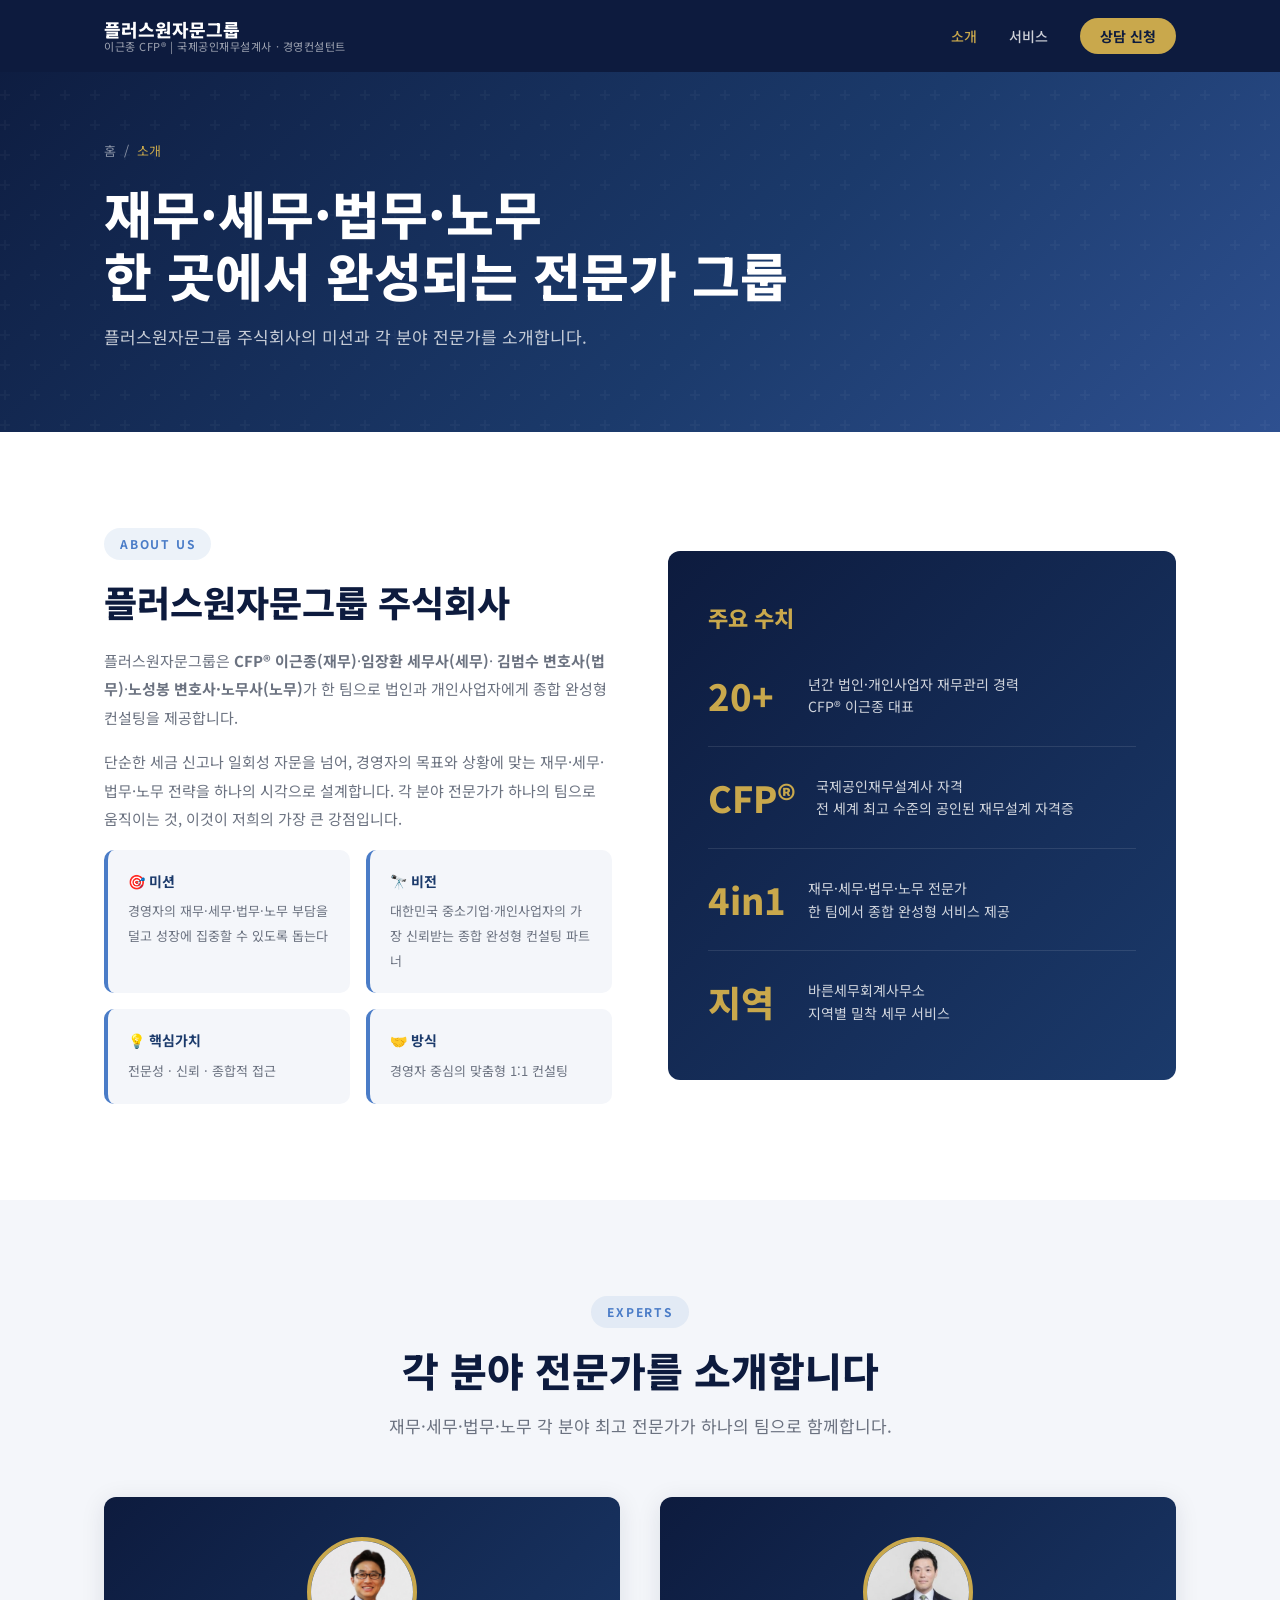
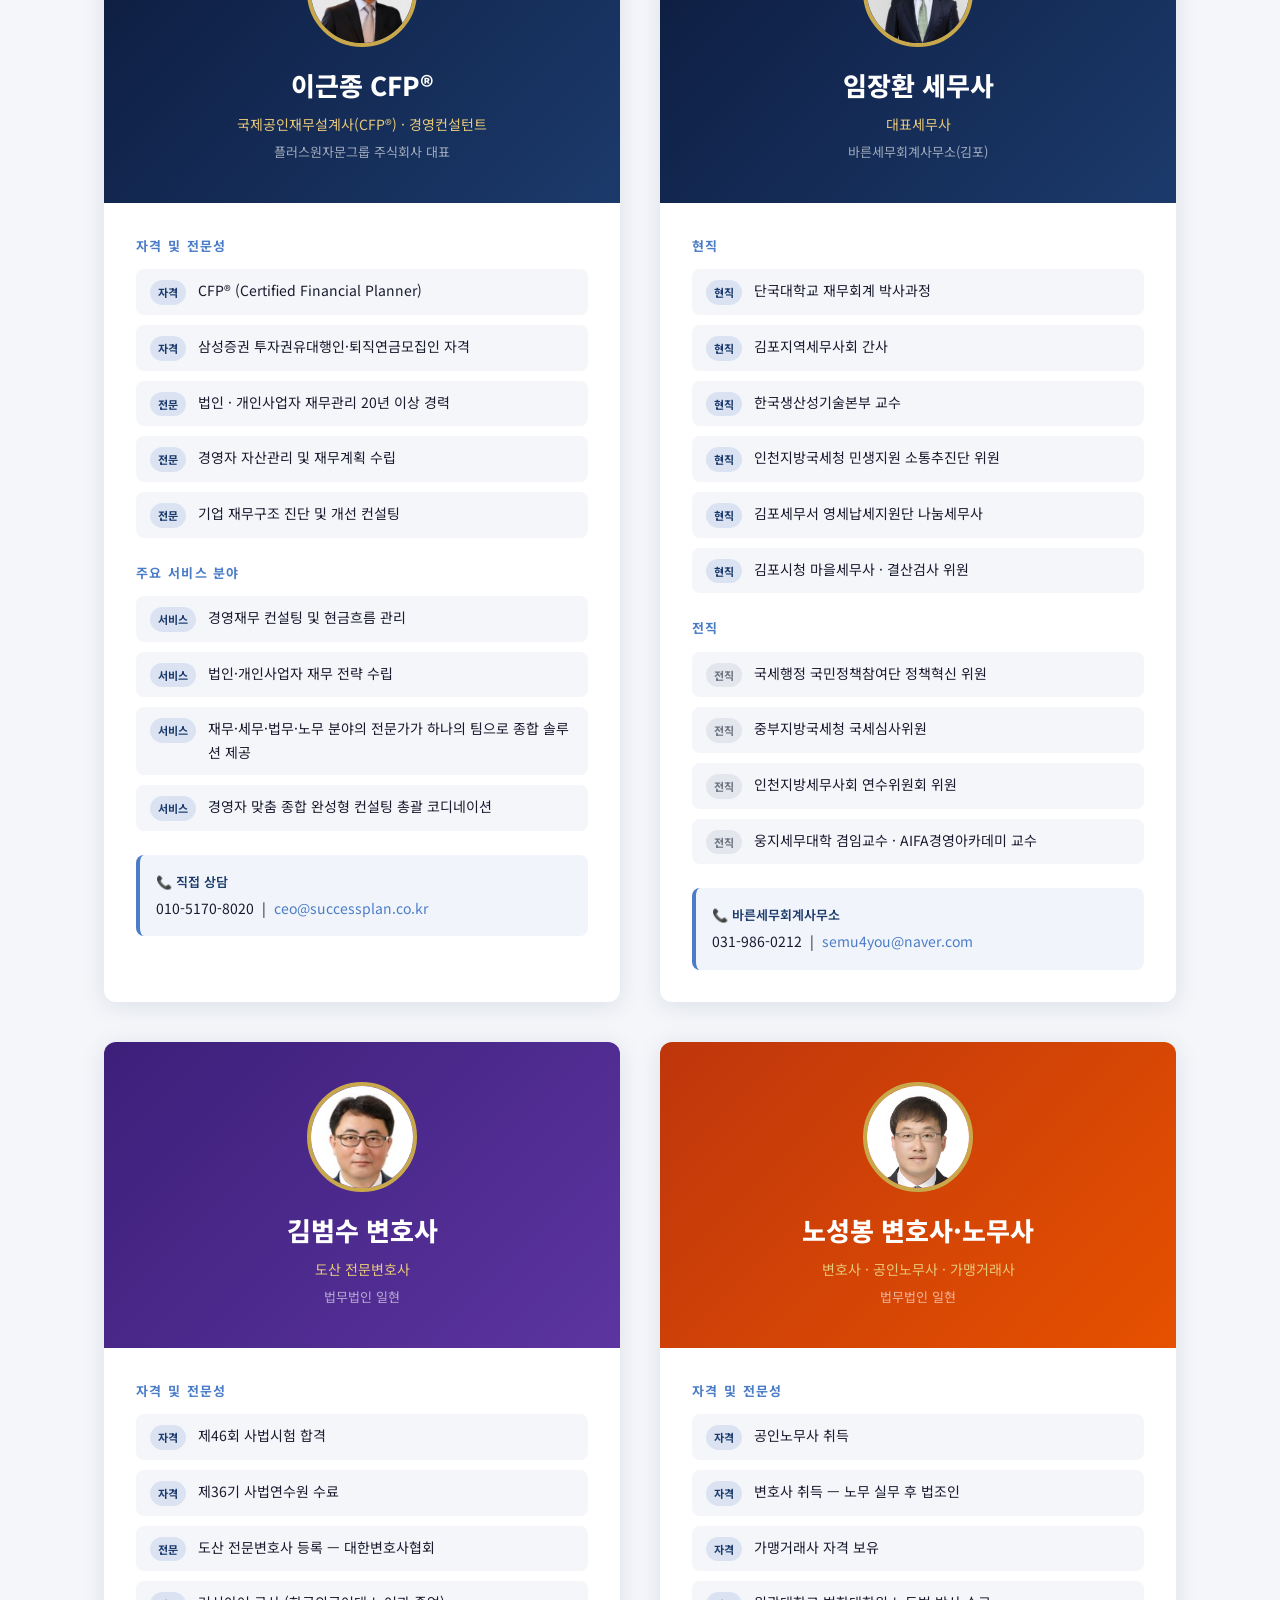
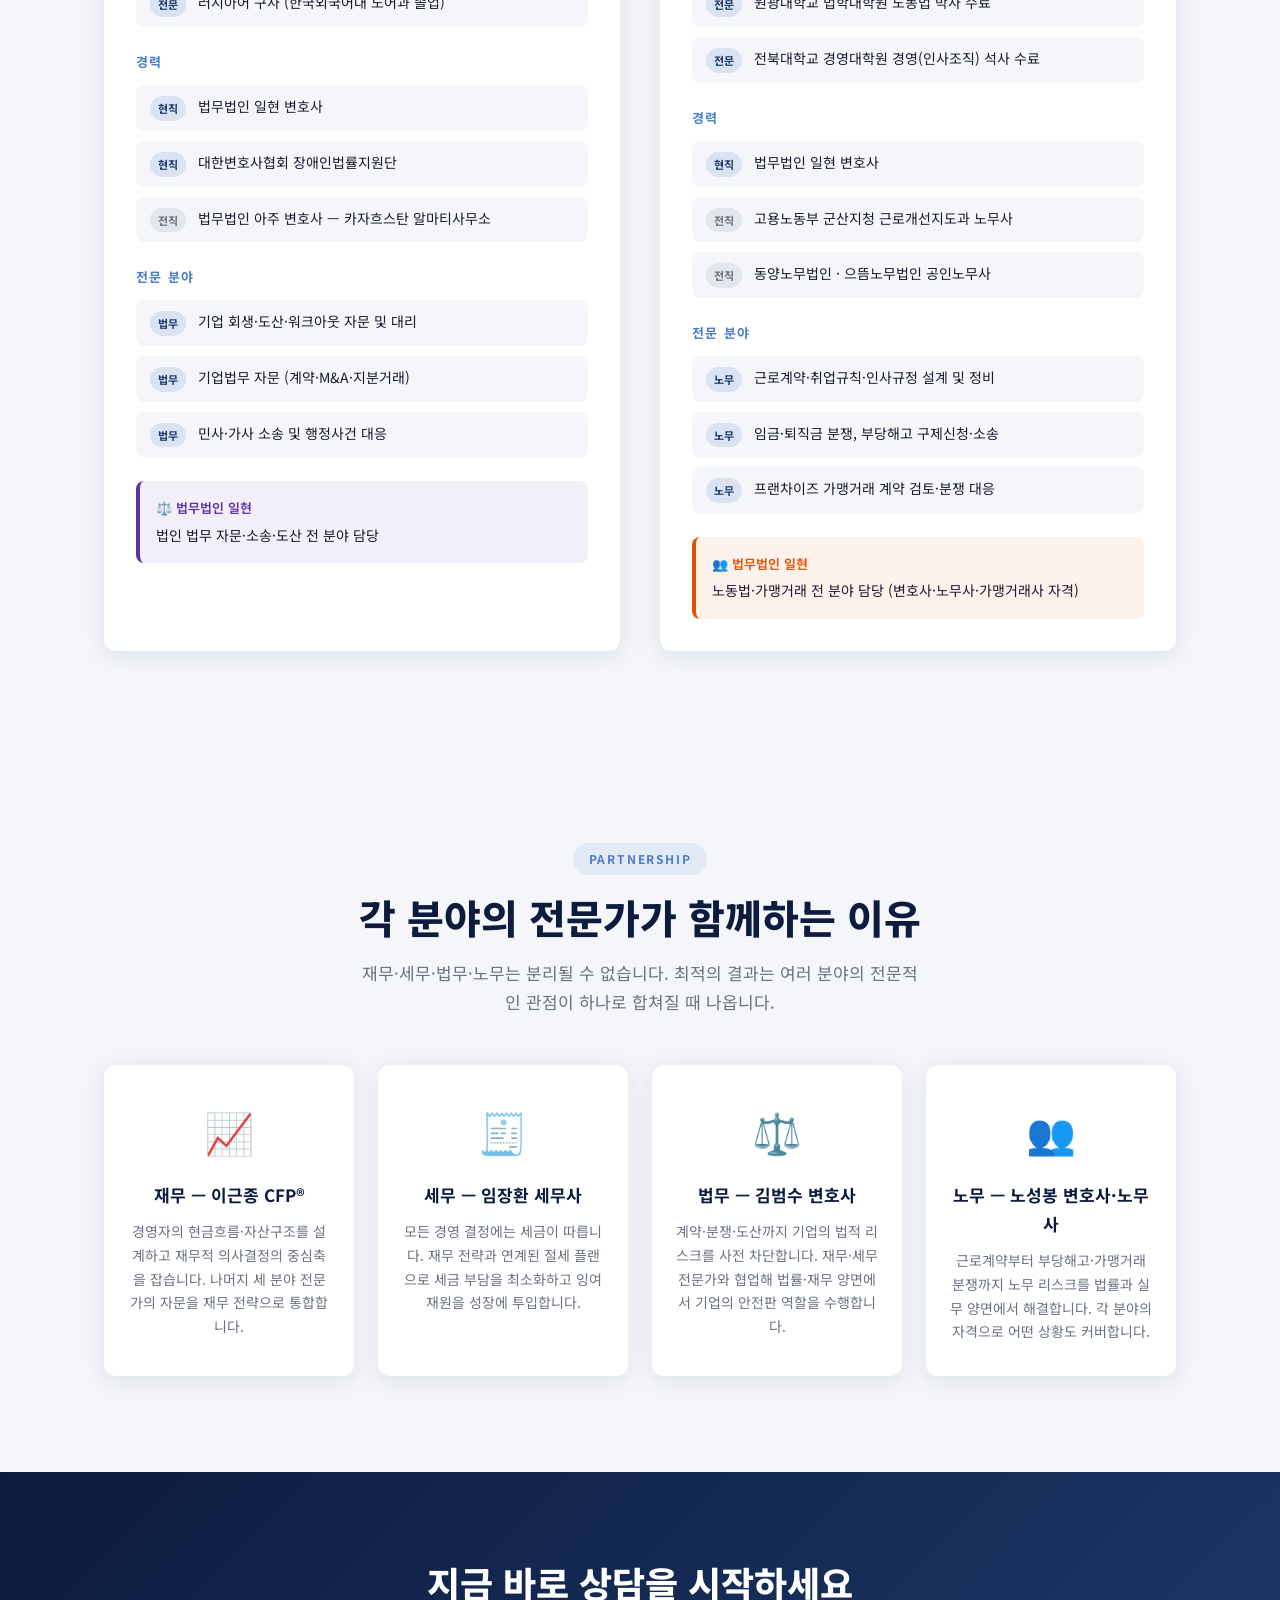
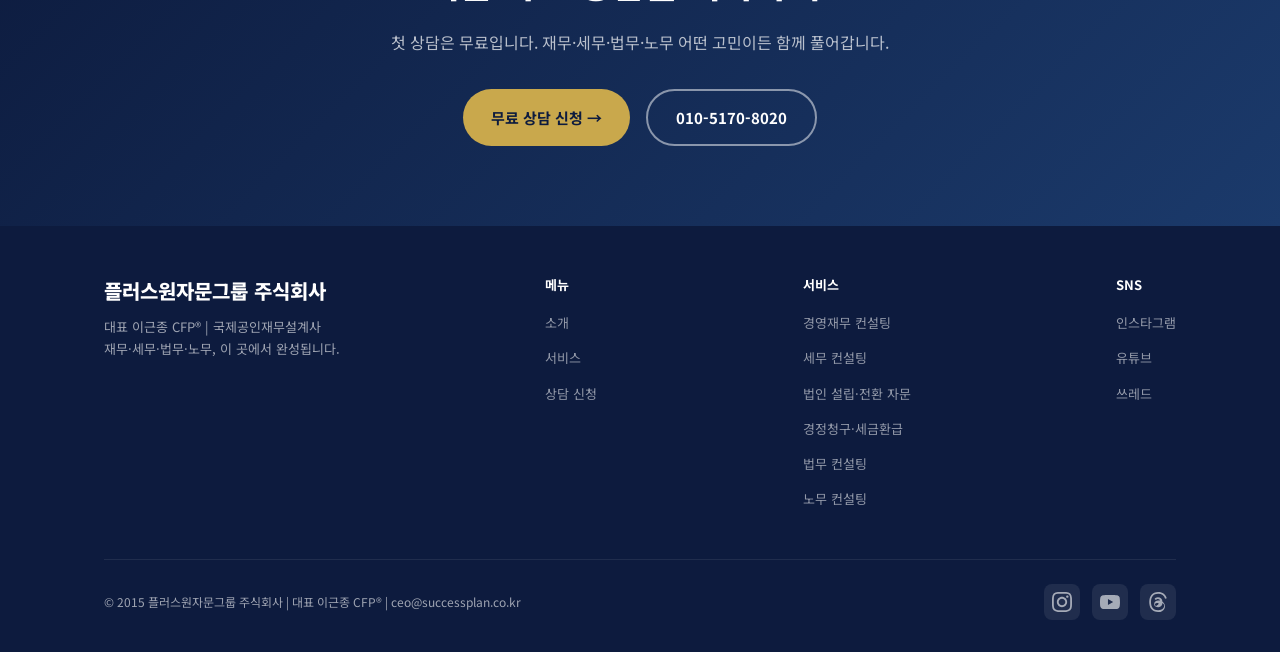
==== commit 47615f6a: "@ feat: disable insight section — remove nav links & add redirect - 전체 페이지 네비게이션·푸터에서 인사이트 메뉴 제거 - i" ====
--- a/about.html
+++ b/about.html
@@ -118,7 +118,6 @@
       <ul class="nav-links" id="navLinks">
         <li><a href="about.html" class="active">소개</a></li>
         <li><a href="services.html">서비스</a></li>
-        <li><a href="insight.html">인사이트</a></li>
         <li><a href="consult.html" class="nav-cta">상담 신청</a></li>
       </ul>
       <div class="nav-toggle" id="navToggle" onclick="toggleMenu()">
@@ -408,7 +407,6 @@
         <ul>
           <li><a href="about.html">소개</a></li>
           <li><a href="services.html">서비스</a></li>
-          <li><a href="insight.html">인사이트</a></li>
           <li><a href="consult.html">상담 신청</a></li>
         </ul>
       </div>
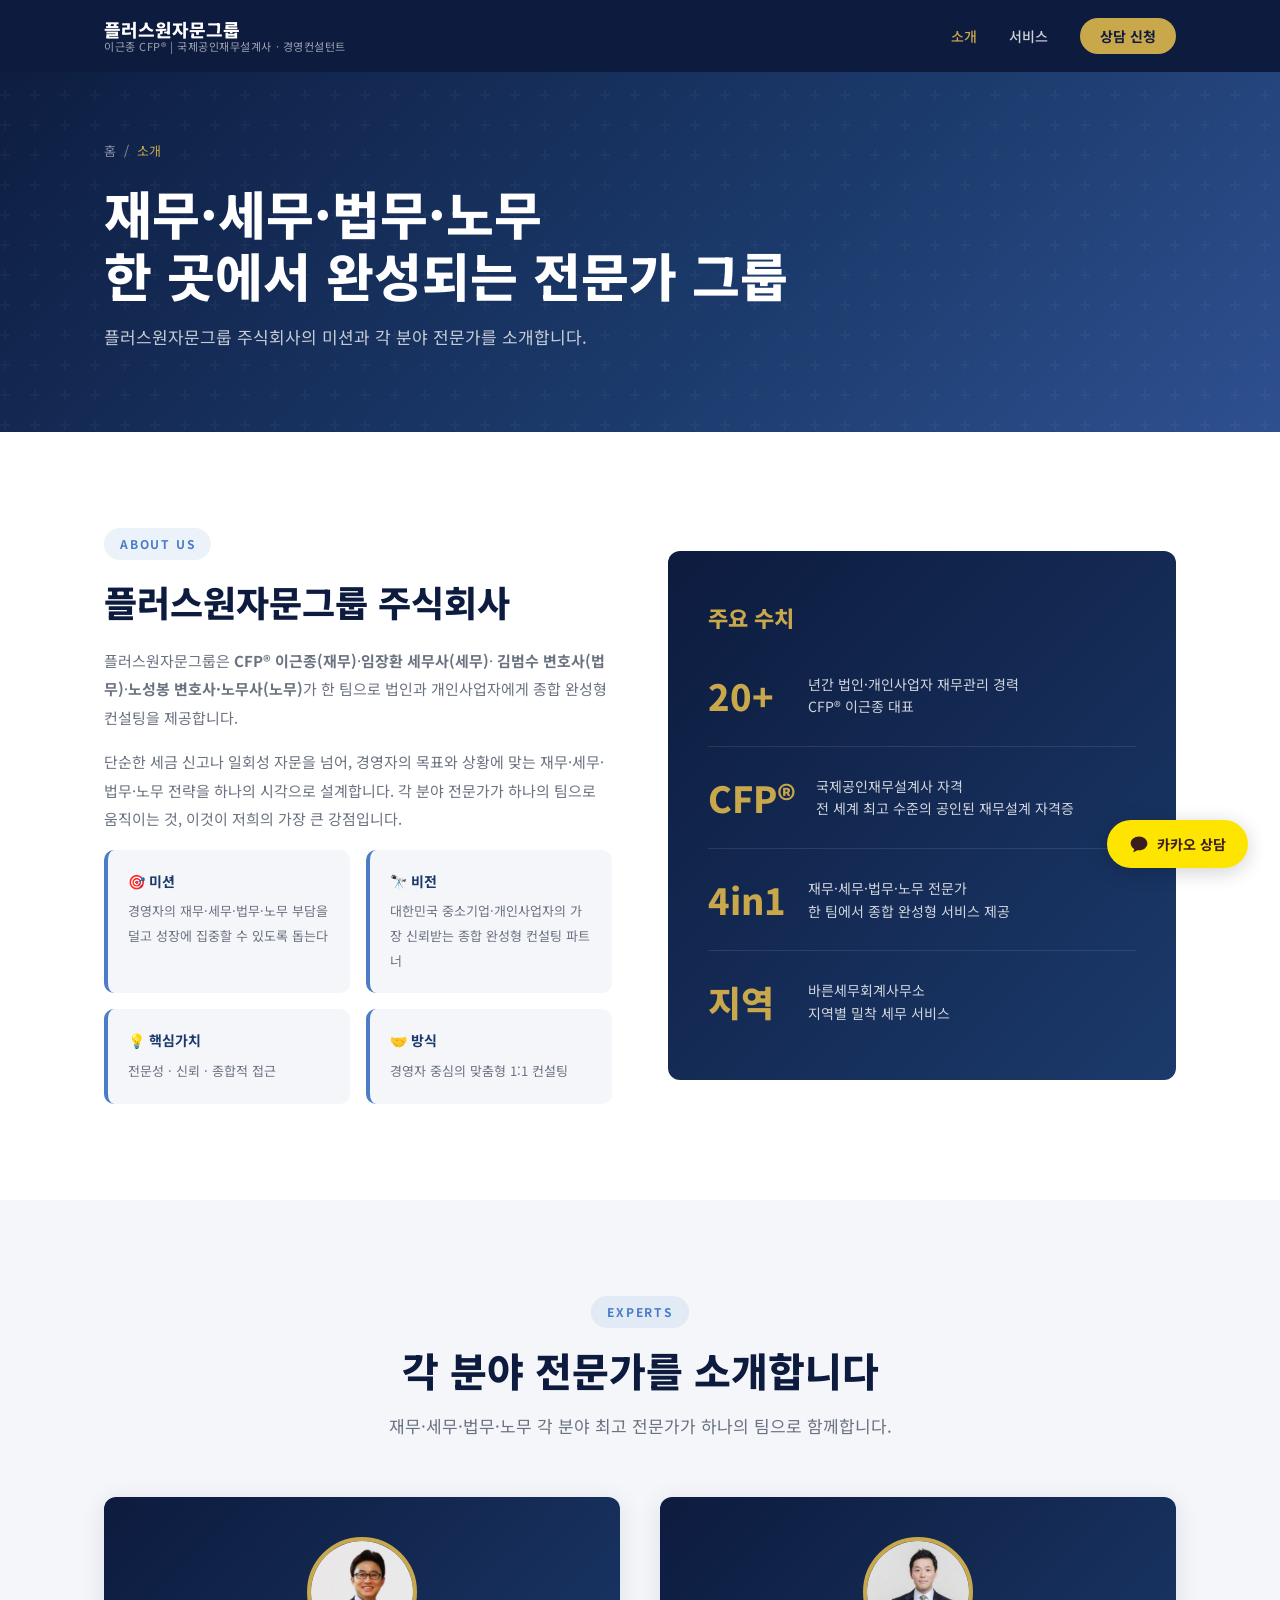
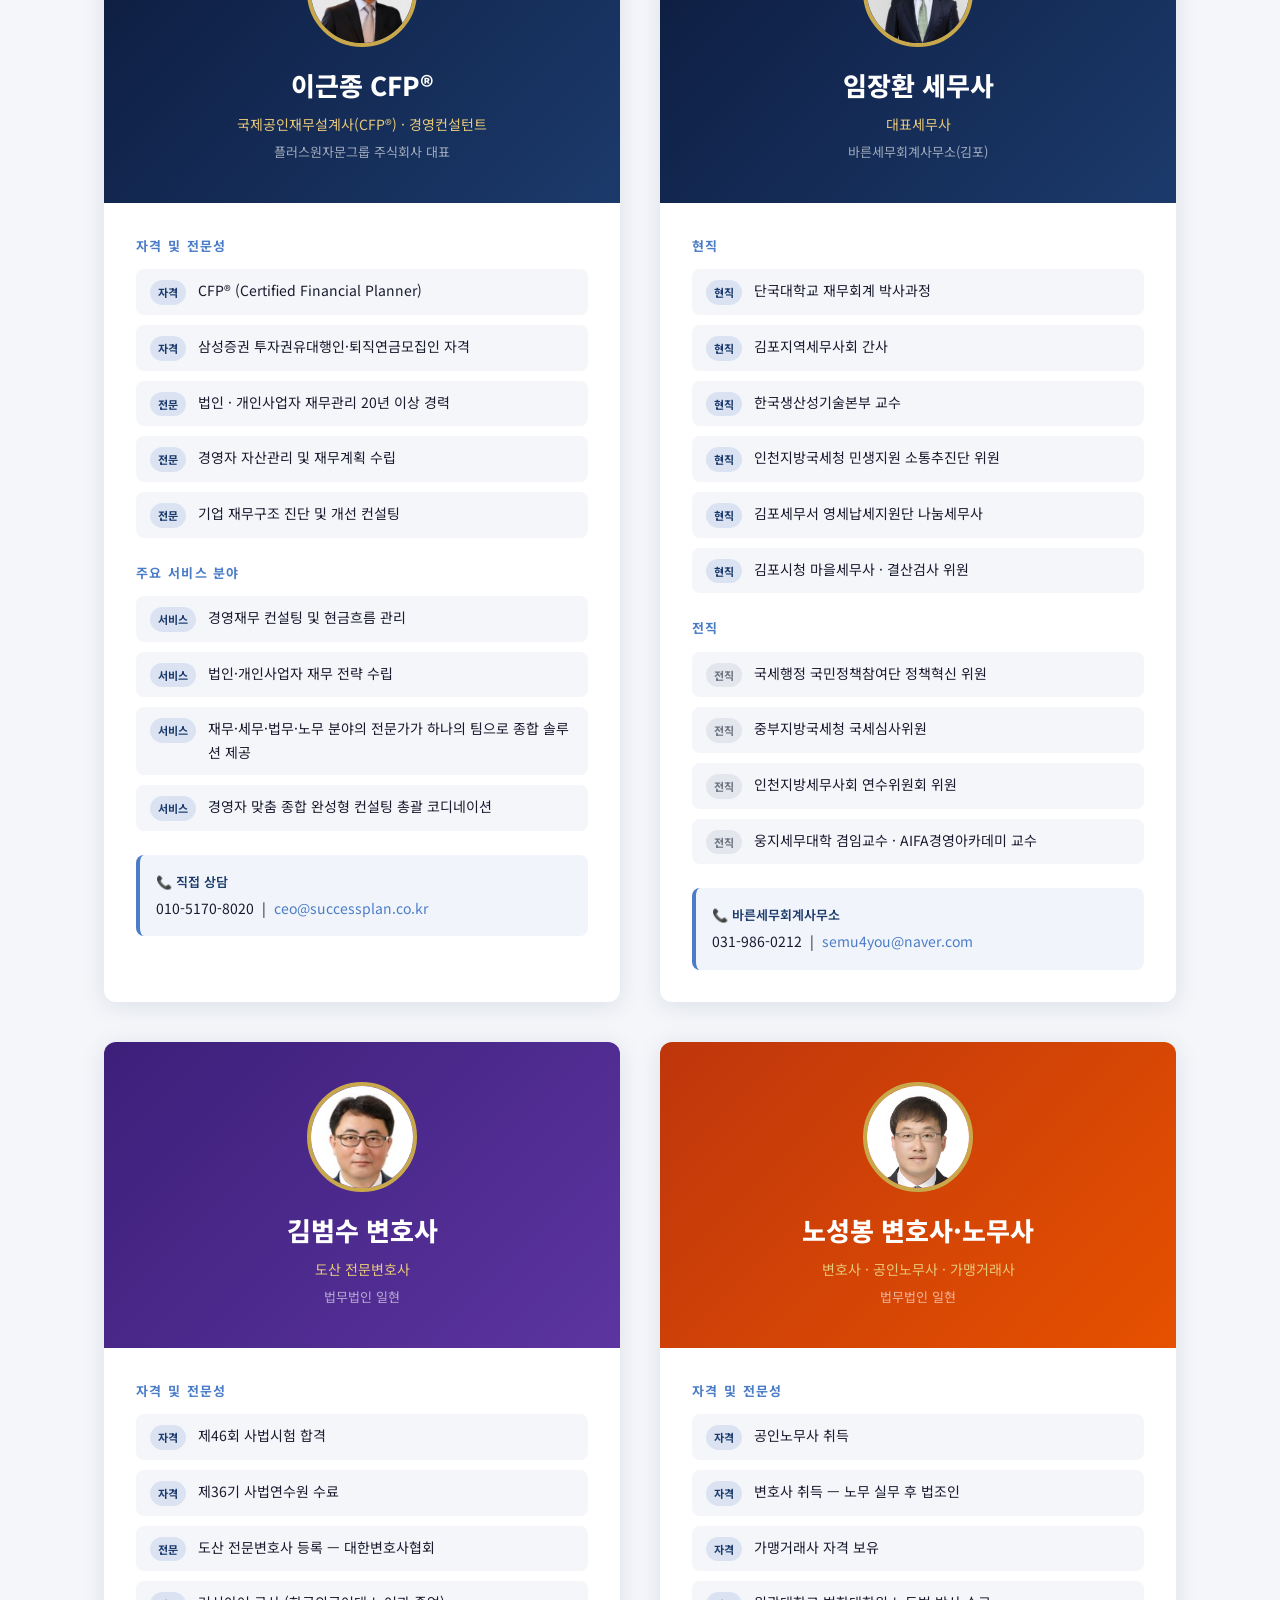
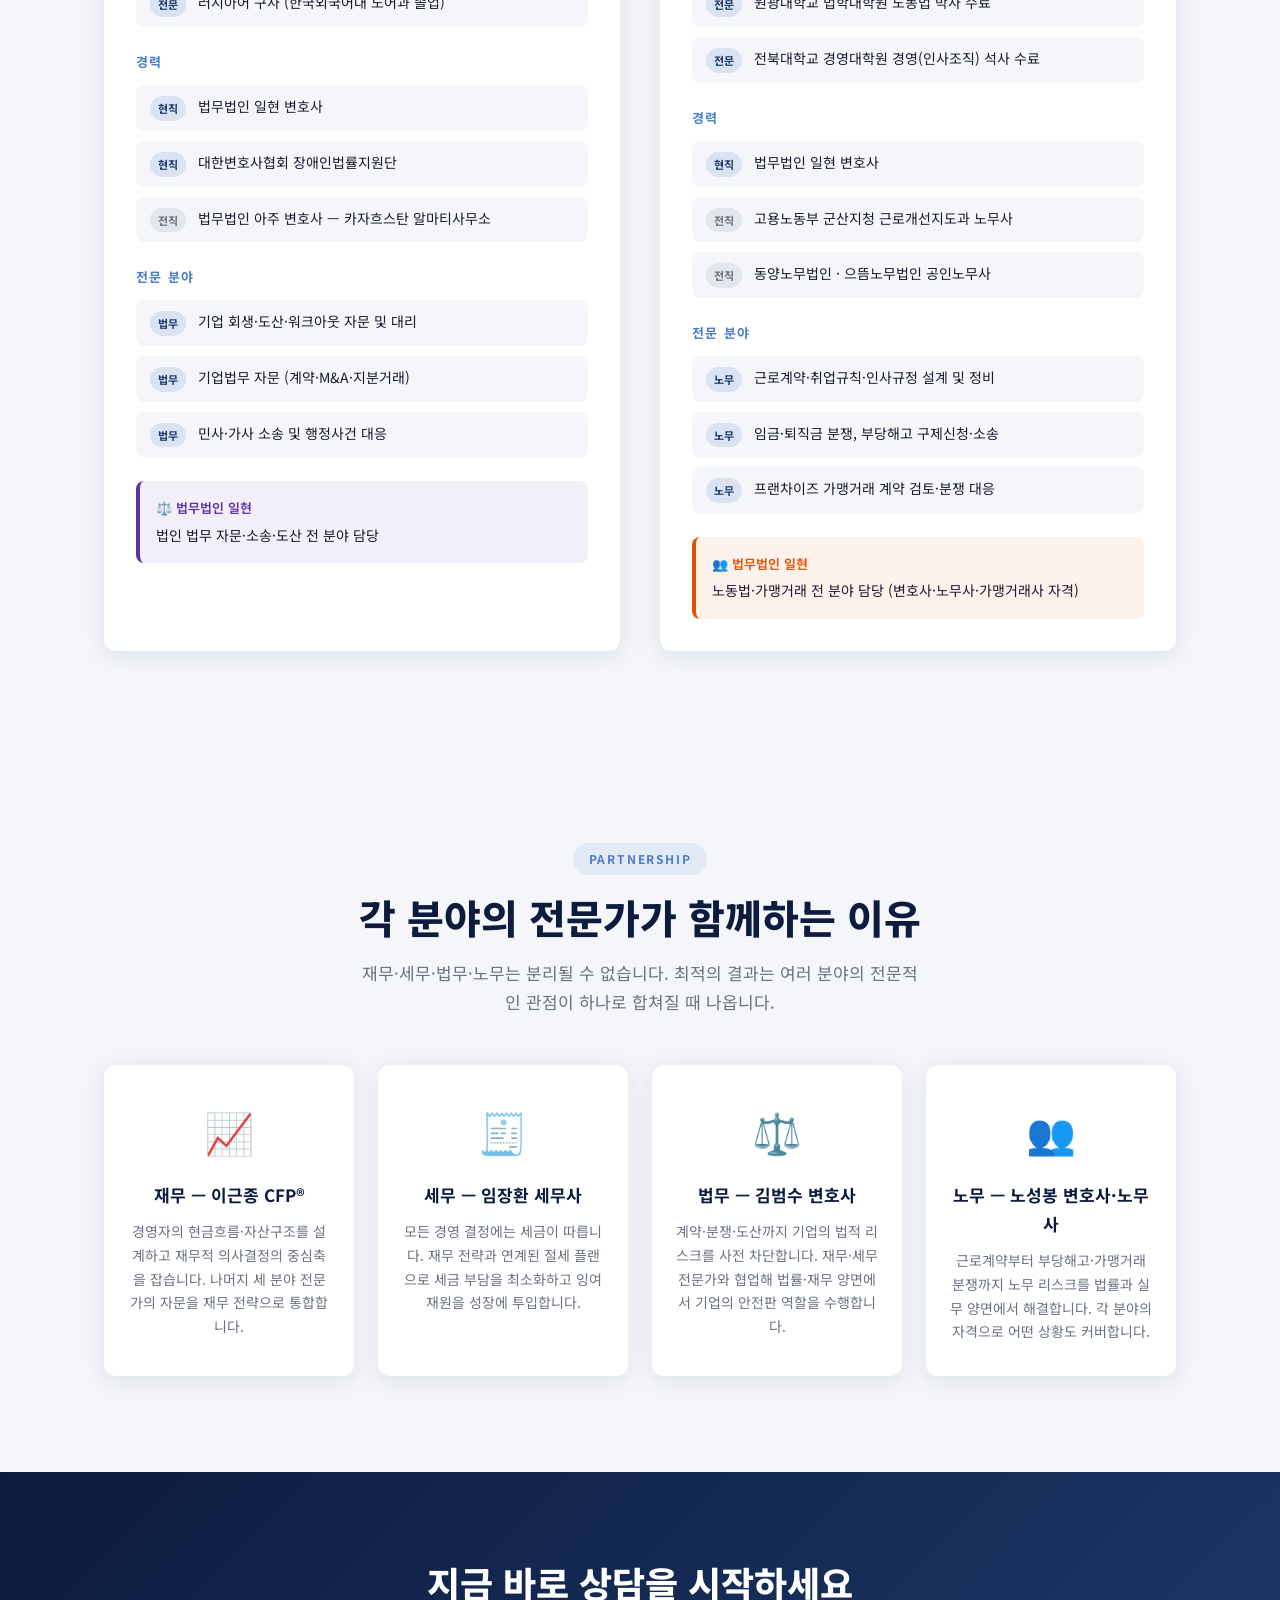
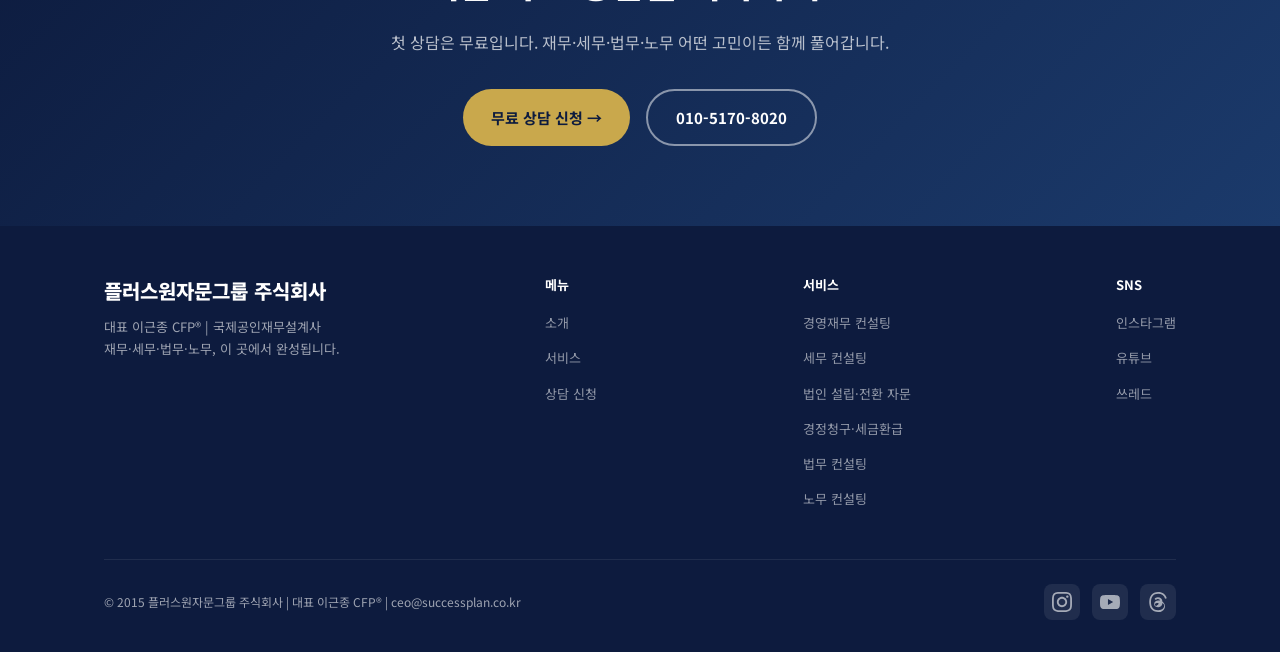
==== commit 2aff82d4: "feat: 사이트 전체 개선 — 버그수정 + 카카오플로팅버튼 + OG태그 + 고객후기 + 상담프로세스 버그 수정 - consult.html 전화번호 텍스트 누락 수정 (010-51" ====
--- a/about.html
+++ b/about.html
@@ -5,6 +5,16 @@
   <meta name="viewport" content="width=device-width, initial-scale=1.0" />
   <title>소개 | 플러스원자문그룹 주식회사</title>
   <meta name="description" content="재무(CFP® 이근종)·세무(임장환 세무사)·법무(김범수 변호사)·노무(노성봉 변호사·노무사) — 플러스원자문그룹의 종합 전문가 팀을 소개합니다." />
+  <!-- Favicon -->
+  <link rel="icon" href="data:image/svg+xml,<svg xmlns='http://www.w3.org/2000/svg' viewBox='0 0 100 100'><rect width='100' height='100' rx='18' fill='%231B3A6B'/><text x='50' y='68' text-anchor='middle' font-size='52' font-family='Arial' font-weight='bold' fill='%23C9A84C'>P+</text></svg>" />
+  <!-- Open Graph -->
+  <meta property="og:type" content="website" />
+  <meta property="og:site_name" content="플러스원자문그룹" />
+  <meta property="og:locale" content="ko_KR" />
+  <meta property="og:url" content="https://successplan.co.kr/about.html" />
+  <meta property="og:title" content="전문가 소개 | 플러스원자문그룹" />
+  <meta property="og:description" content="CFP® 이근종·임장환 세무사·김범수 변호사·노성봉 변호사·노무사 — 재무·세무·법무·노무 종합 전문가 팀을 소개합니다." />
+  <meta property="og:image" content="https://successplan.co.kr/images/og-image.jpg" />
   <link rel="preconnect" href="https://fonts.googleapis.com" />
   <link rel="preconnect" href="https://fonts.gstatic.com" crossorigin />
   <link href="https://fonts.googleapis.com/css2?family=Noto+Sans+KR:wght@300;400;500;600;700;800&display=swap" rel="stylesheet" />
@@ -441,6 +451,12 @@
   </div>
 </footer>
 
+<!-- 카카오 플로팅 상담 버튼 -->
+<a href="http://pf.kakao.com/_VHesX" target="_blank" rel="noopener" class="kakao-float" title="카카오 채널로 상담하기">
+  <svg width="20" height="20" viewBox="0 0 24 24" fill="#3A1D1D" xmlns="http://www.w3.org/2000/svg"><path d="M12 3C6.477 3 2 6.686 2 11.18c0 2.855 1.708 5.376 4.318 6.913L5.25 21.15a.45.45 0 0 0 .643.537l4.207-2.168c.62.085 1.253.129 1.9.129 5.523 0 10-3.687 10-8.268C22 6.686 17.523 3 12 3z"/></svg>
+  <span class="kakao-label">카카오 상담</span>
+</a>
+
 <button id="scrollTop" onclick="window.scrollTo({top:0,behavior:'smooth'})" title="맨 위로">↑</button>
 <div class="toast" id="toast"></div>
 
--- a/style.css
+++ b/style.css
@@ -237,3 +237,36 @@
   .section { padding: 64px 0; }
   .cta-btns { flex-direction: column; align-items: center; }
 }
+
+/* ─── 카카오 플로팅 상담 버튼 ─── */
+.kakao-float {
+  position: fixed;
+  bottom: 32px;
+  right: 32px;
+  z-index: 998;
+  display: flex;
+  align-items: center;
+  gap: 8px;
+  background: #FEE500;
+  color: #3A1D1D;
+  padding: 14px 22px;
+  border-radius: 50px;
+  font-size: 14px;
+  font-weight: 700;
+  text-decoration: none;
+  box-shadow: 0 4px 20px rgba(0,0,0,0.18);
+  transition: all 0.25s;
+  font-family: 'Noto Sans KR', sans-serif;
+  line-height: 1;
+}
+.kakao-float:hover {
+  transform: translateY(-3px);
+  box-shadow: 0 8px 28px rgba(0,0,0,0.22);
+  background: #FFD600;
+  color: #3A1D1D;
+}
+.kakao-float svg { flex-shrink: 0; }
+@media (max-width: 600px) {
+  .kakao-float .kakao-label { display: none; }
+  .kakao-float { padding: 14px; border-radius: 50%; }
+}
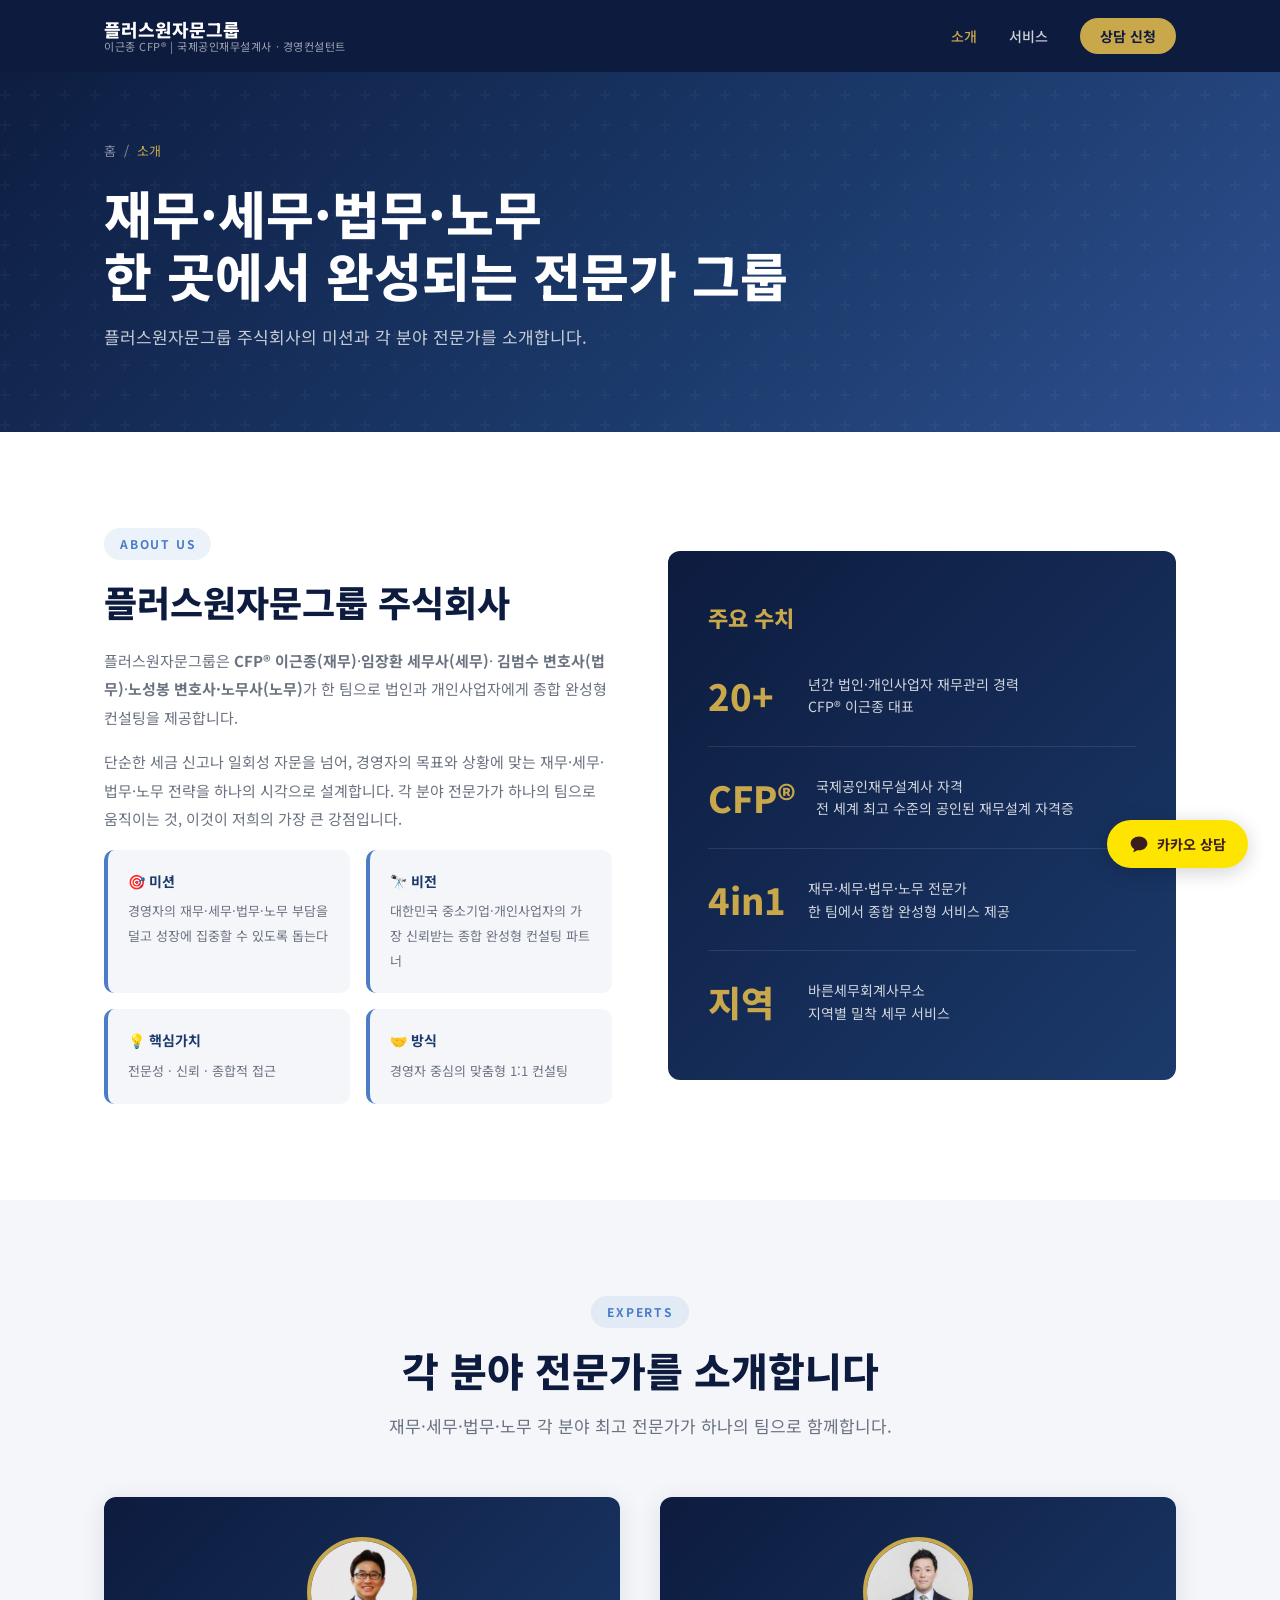
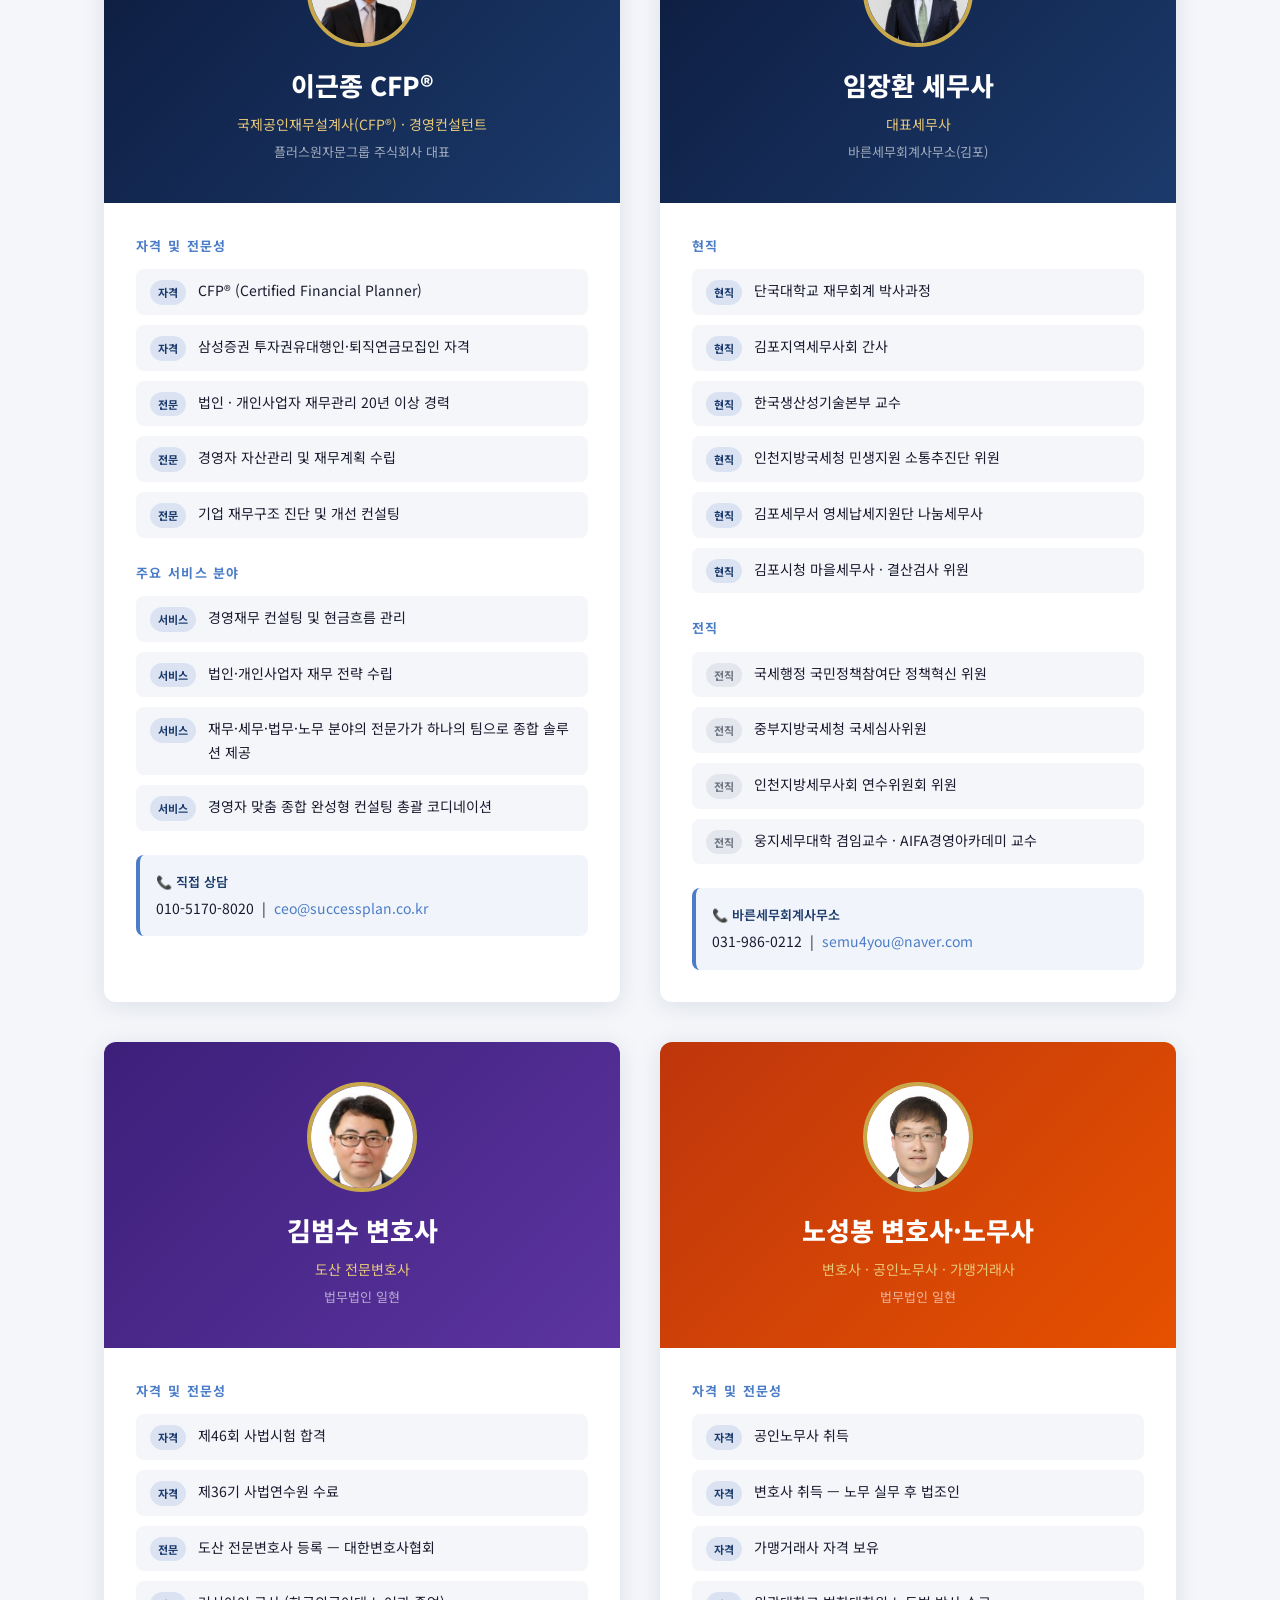
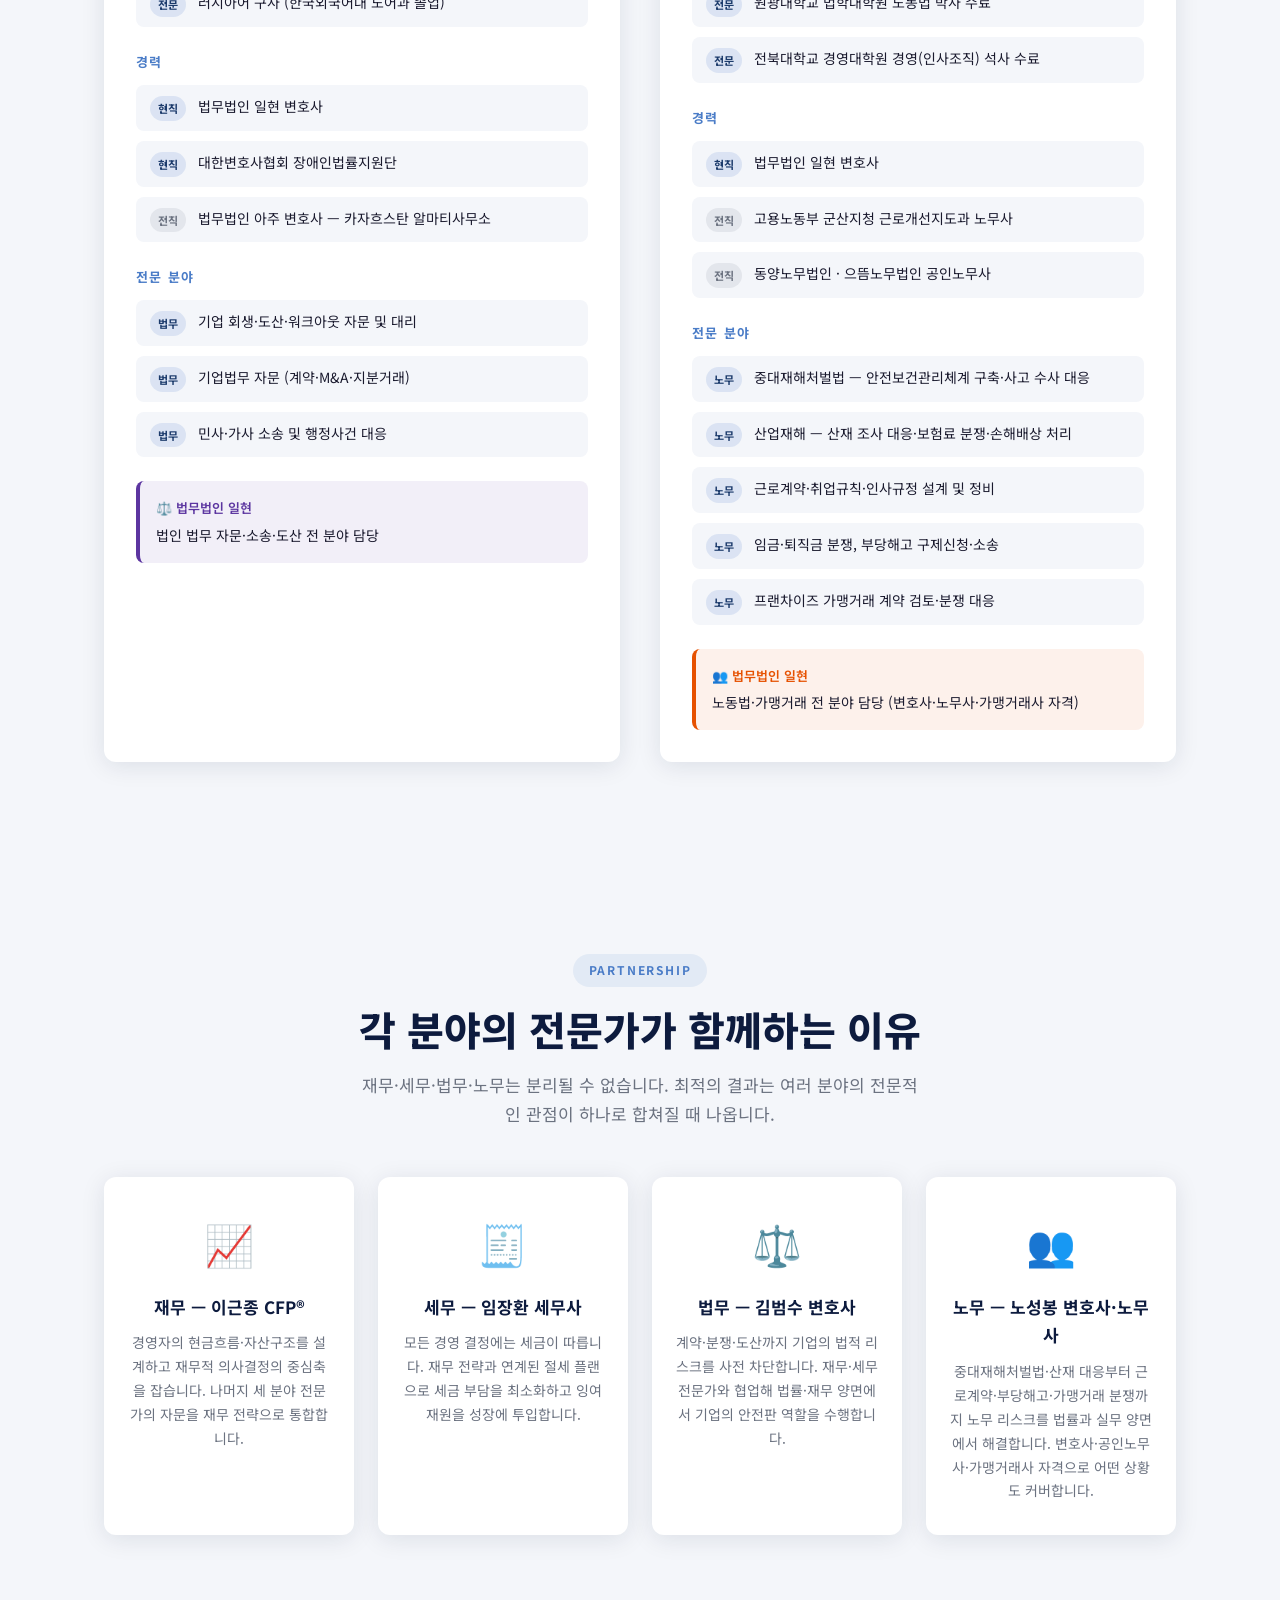
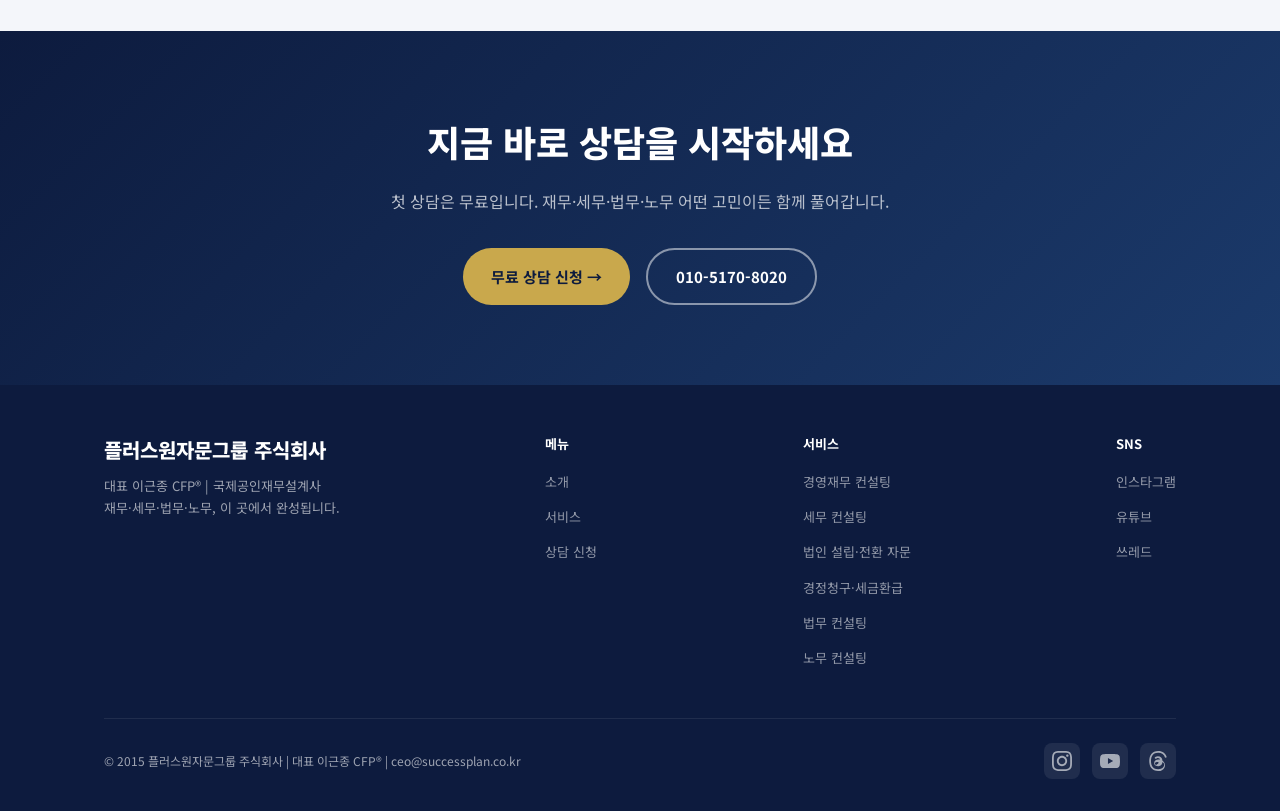
==== commit db54e057: "노무 컨설팅 — 중대재해처벌법·산재 대응 서비스 추가 services.html: 노무 섹션 타깃태그 2개·서비스 항목 2개 최우선 노출 about.html: 노성봉 변호사·노무사 " ====
--- a/about.html
+++ b/about.html
@@ -344,6 +344,8 @@
           </ul>
           <div class="profile-section-title">전문 분야</div>
           <ul class="career-list">
+            <li class="career-item"><span class="career-badge badge-current">노무</span>중대재해처벌법 — 안전보건관리체계 구축·사고 수사 대응</li>
+            <li class="career-item"><span class="career-badge badge-current">노무</span>산업재해 — 산재 조사 대응·보험료 분쟁·손해배상 처리</li>
             <li class="career-item"><span class="career-badge badge-current">노무</span>근로계약·취업규칙·인사규정 설계 및 정비</li>
             <li class="career-item"><span class="career-badge badge-current">노무</span>임금·퇴직금 분쟁, 부당해고 구제신청·소송</li>
             <li class="career-item"><span class="career-badge badge-current">노무</span>프랜차이즈 가맹거래 계약 검토·분쟁 대응</li>
@@ -386,7 +388,7 @@
       <div class="partner-card fade-in">
         <div class="icon">👥</div>
         <h3>노무 — 노성봉 변호사·노무사</h3>
-        <p>근로계약부터 부당해고·가맹거래 분쟁까지 노무 리스크를 법률과 실무 양면에서 해결합니다. 각 분야의 자격으로 어떤 상황도 커버합니다.</p>
+        <p>중대재해처벌법·산재 대응부터 근로계약·부당해고·가맹거래 분쟁까지 노무 리스크를 법률과 실무 양면에서 해결합니다. 변호사·공인노무사·가맹거래사 자격으로 어떤 상황도 커버합니다.</p>
       </div>
     </div>
   </div>
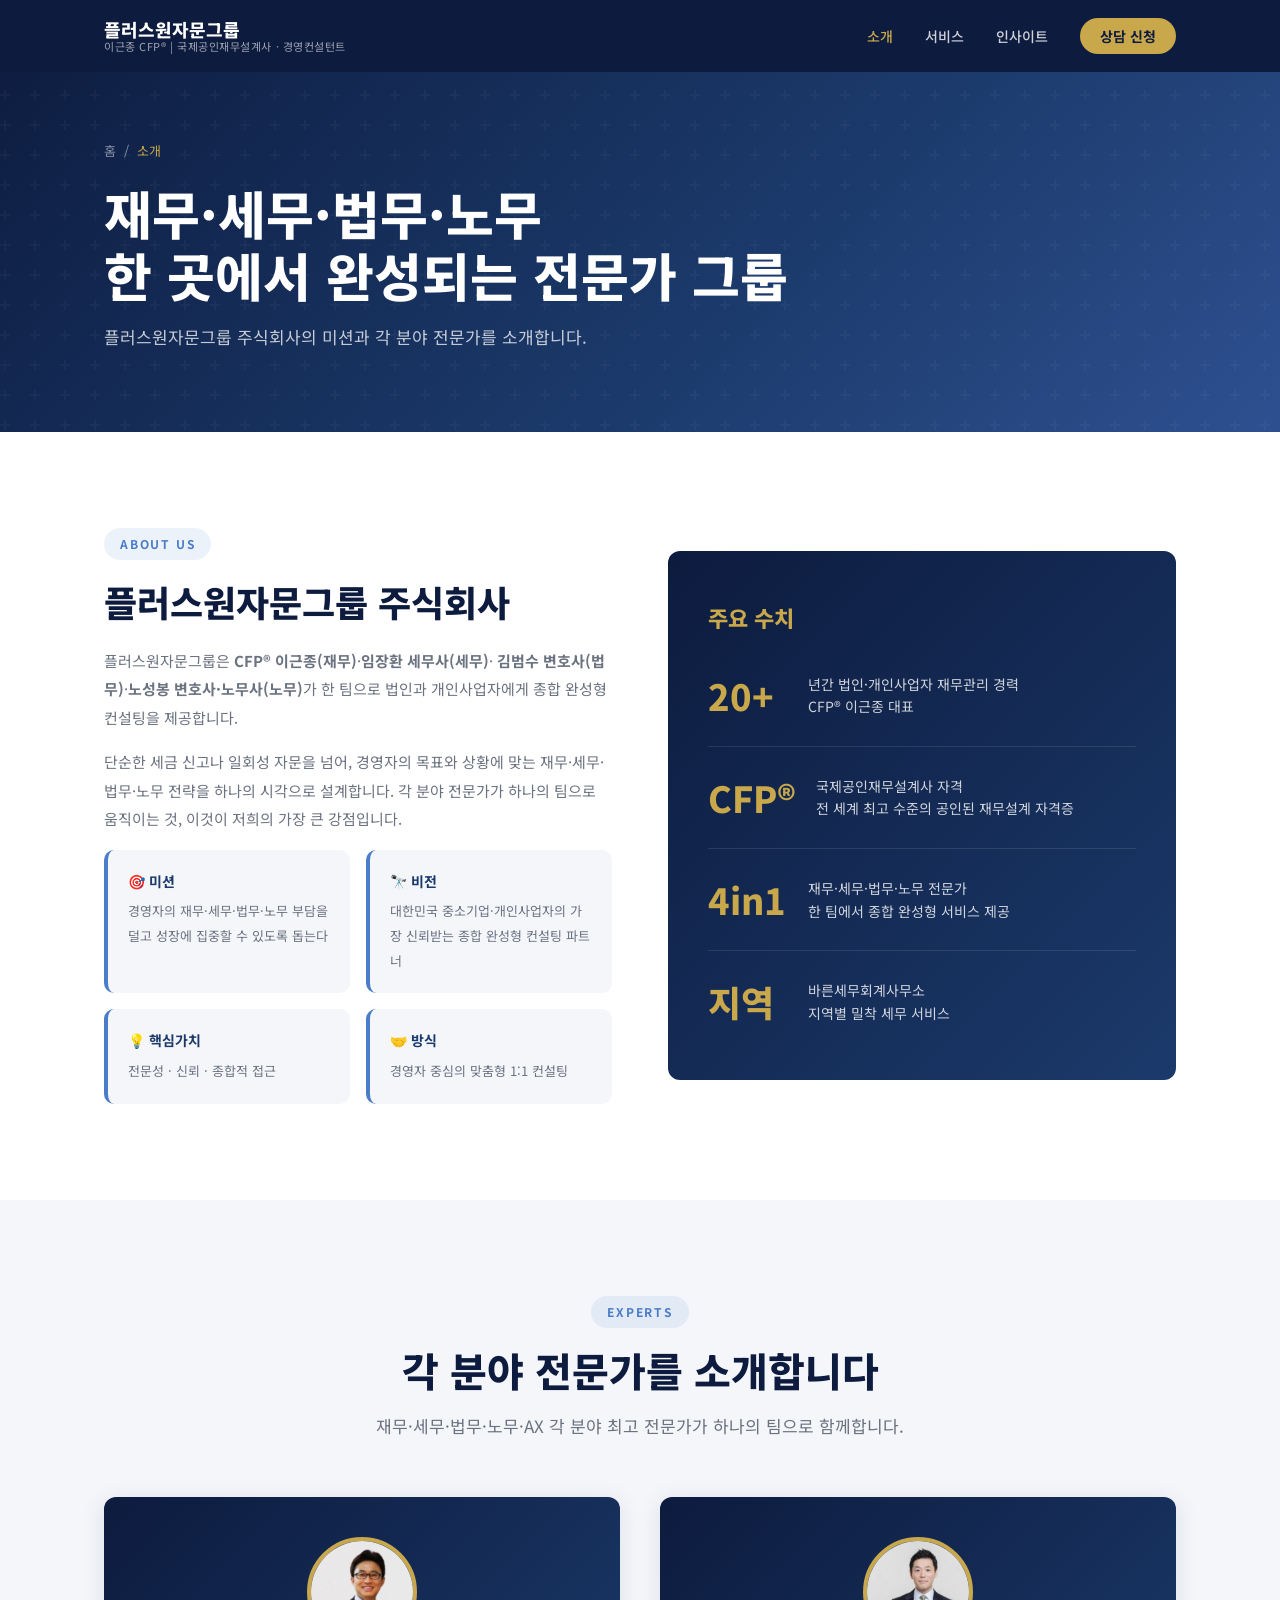
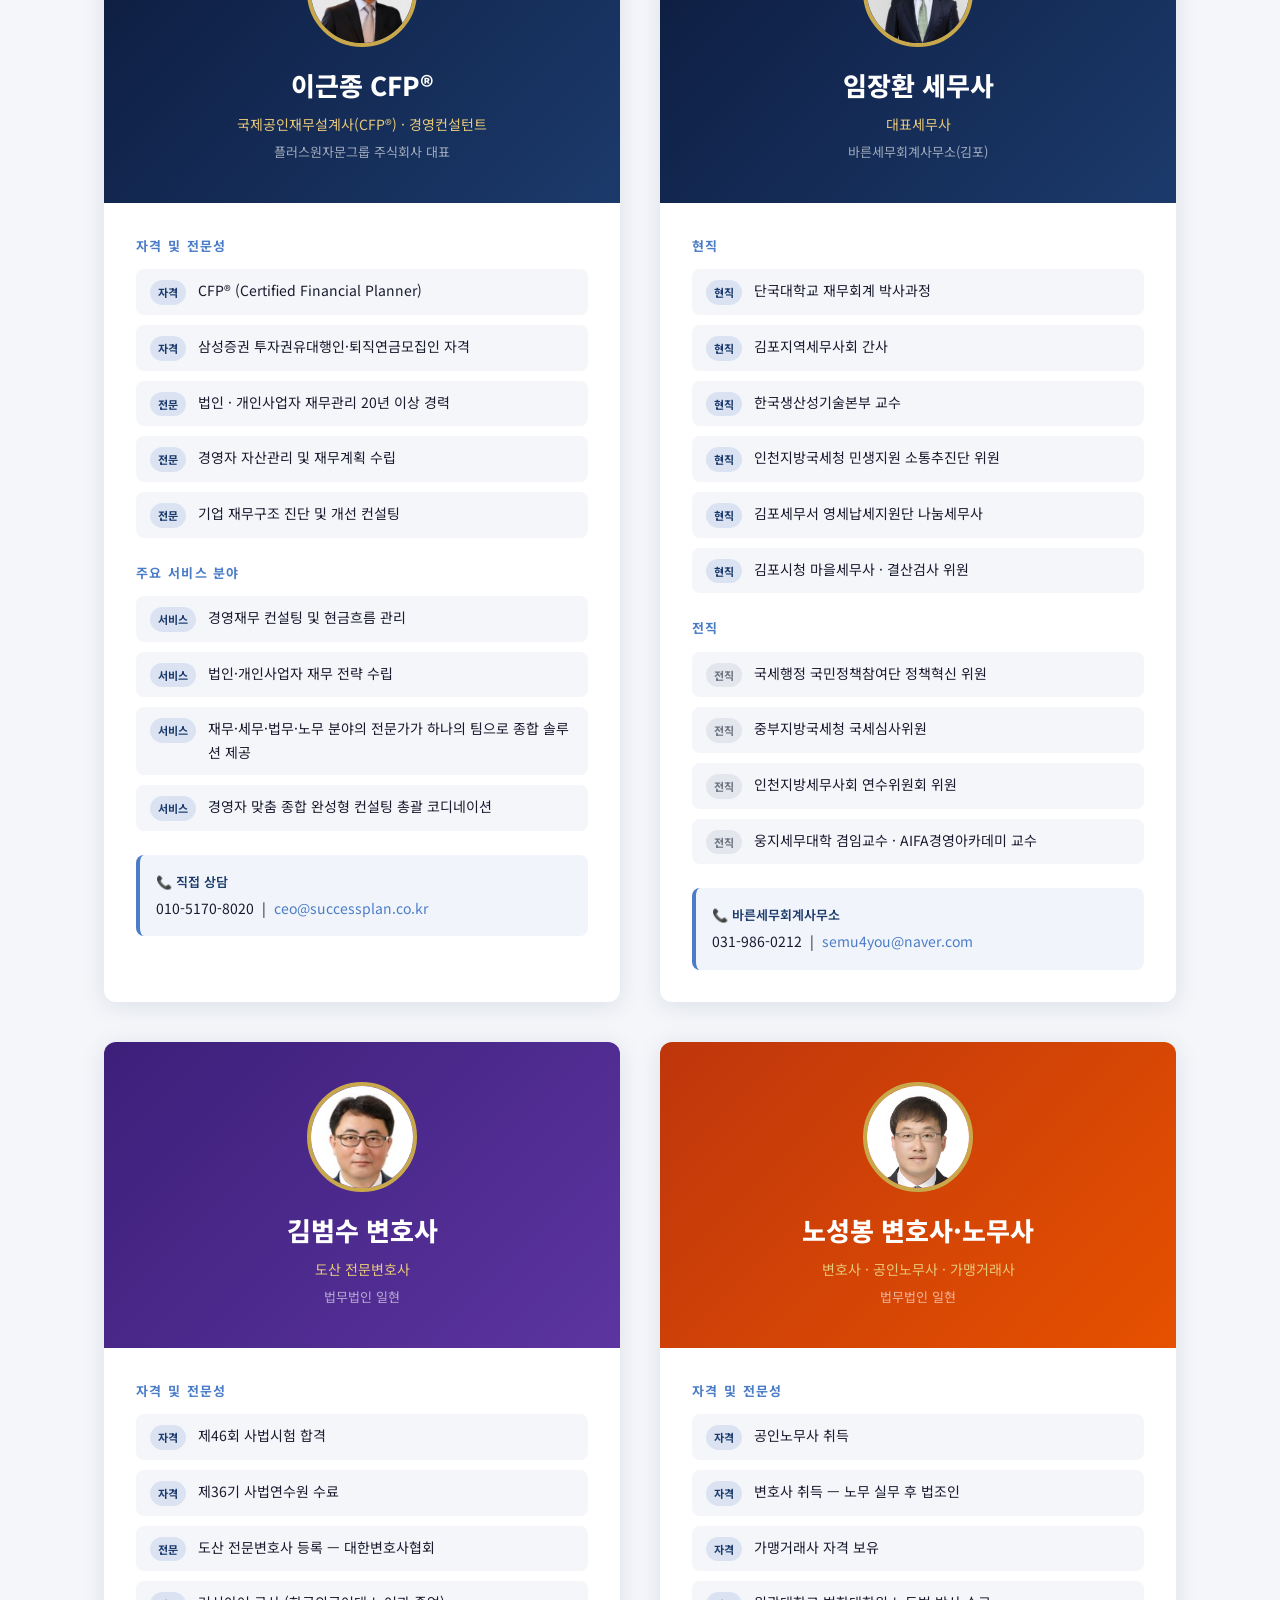
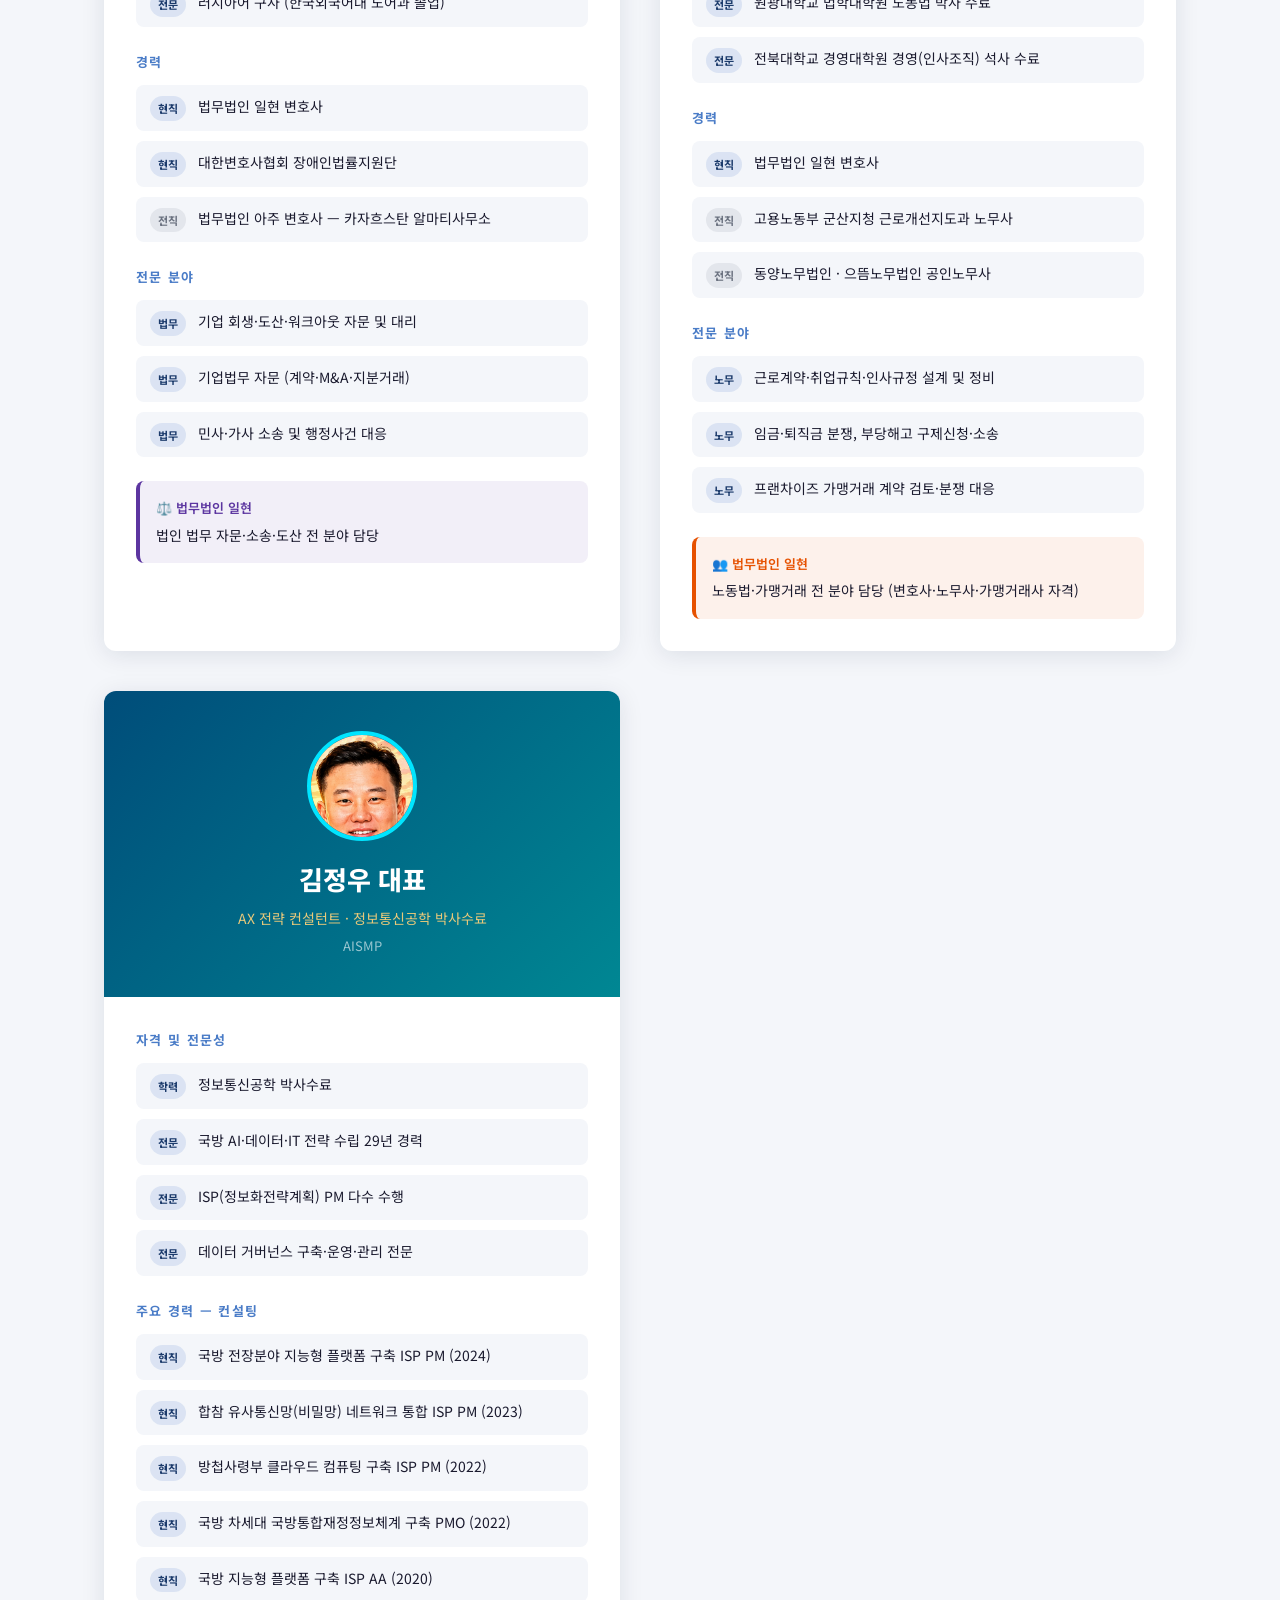
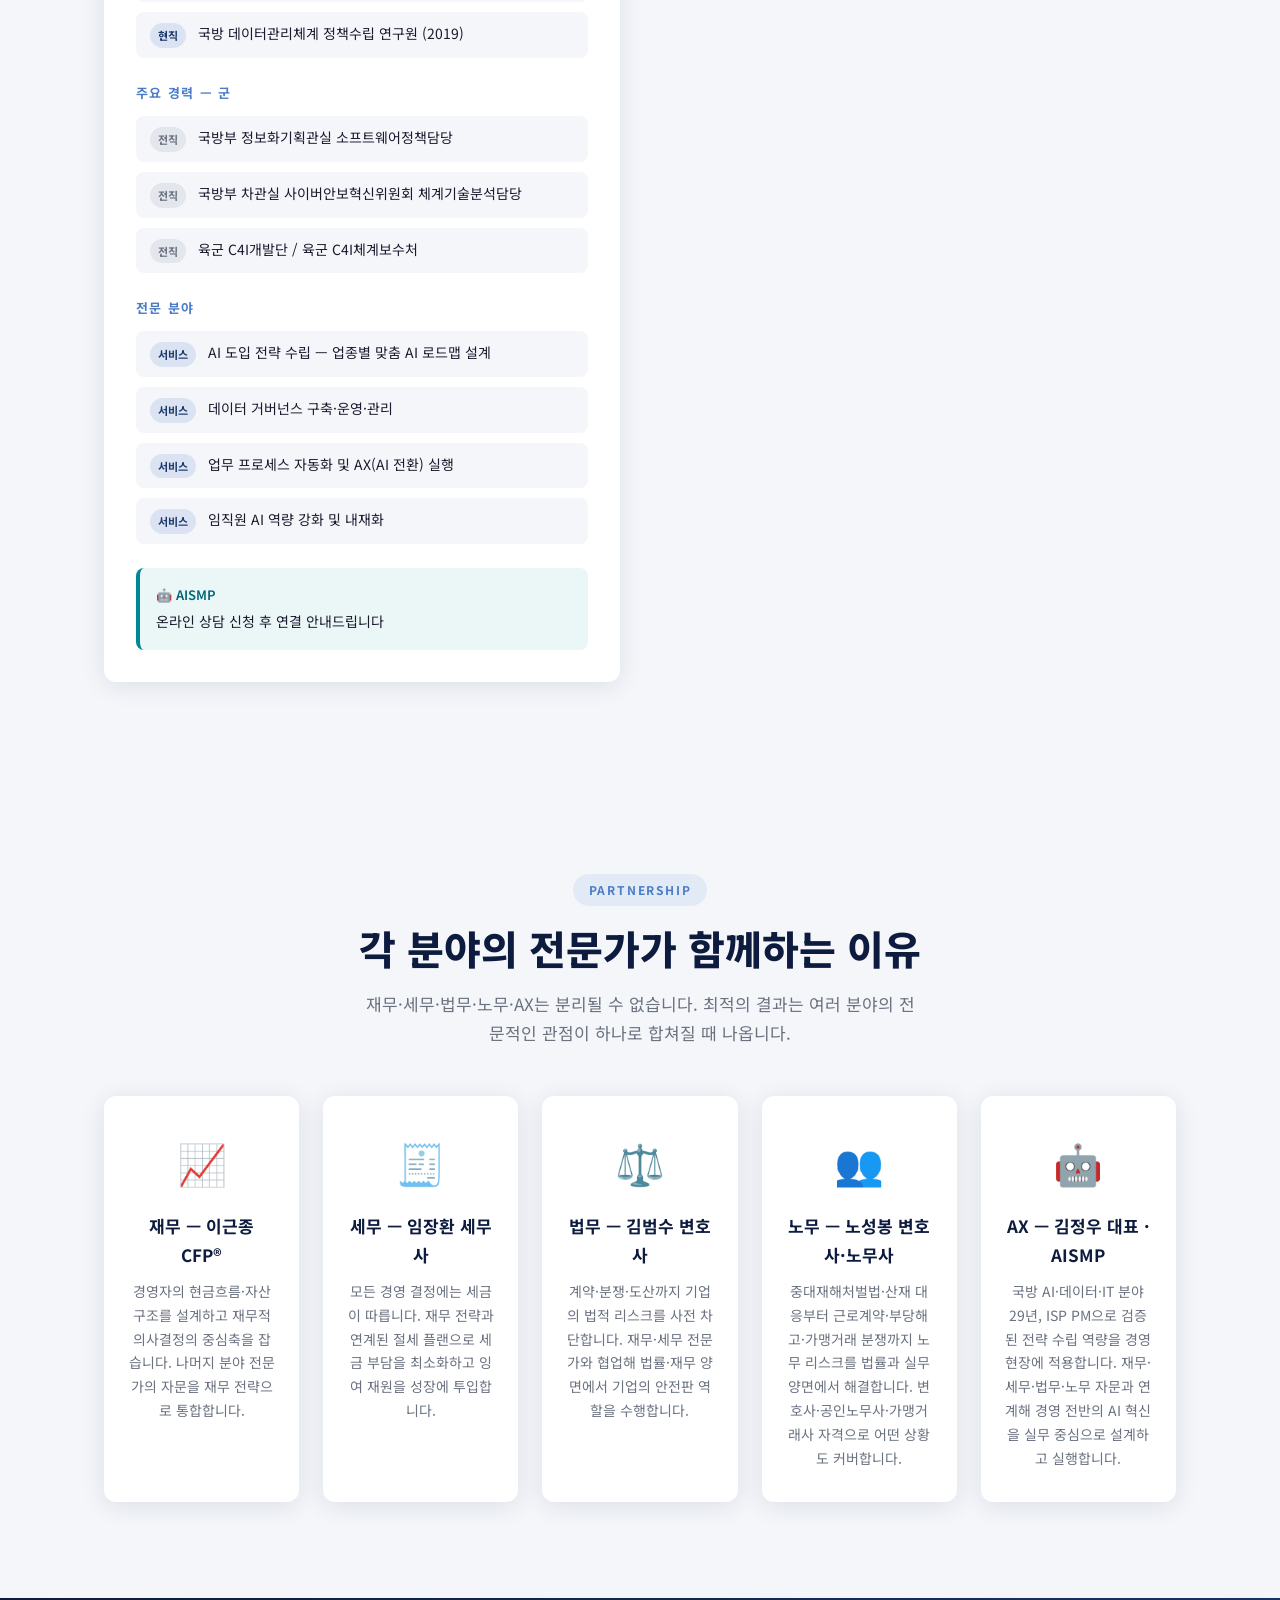
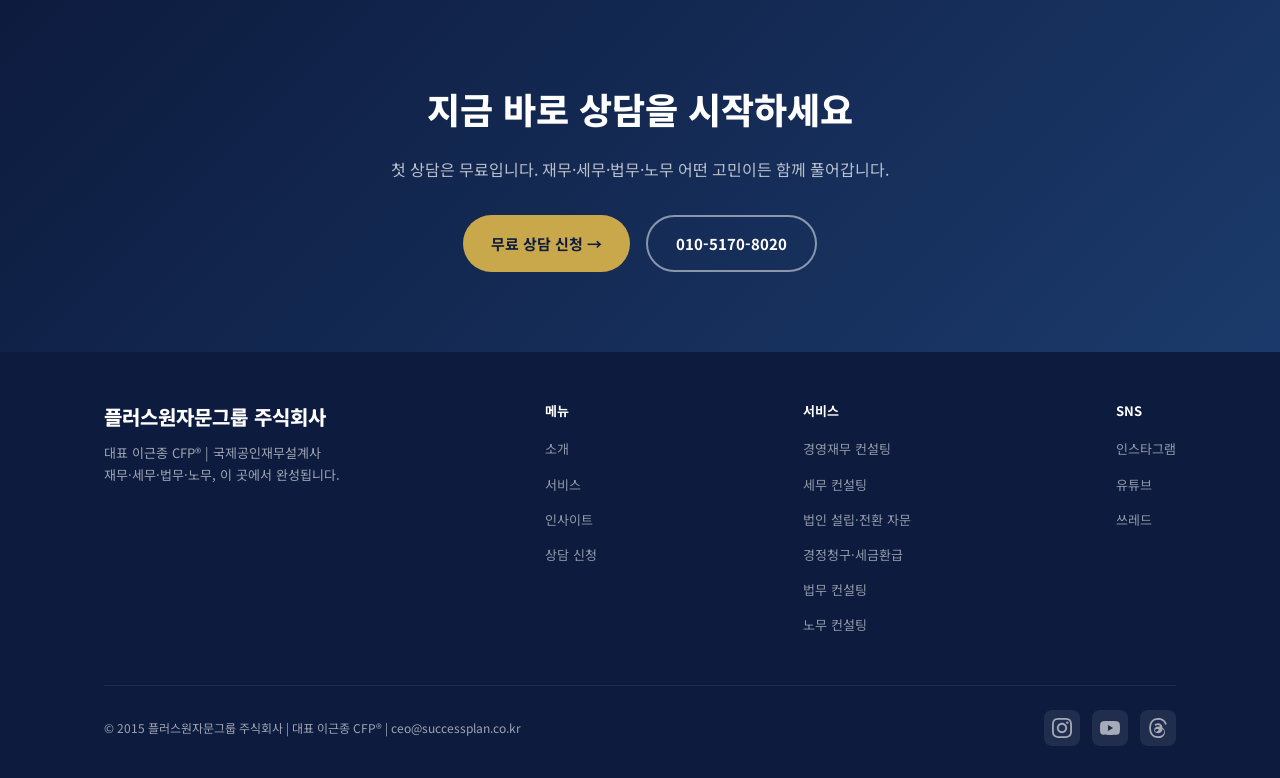
==== commit f19be678: "AX 컨설팅 — 김정우 대표(AISMP) 전문가 추가 (main 반영) about.html: 프로필 카드·파트너십 카드 신규 추가, 섹션 문구 업데이트 services.html: " ====
--- a/about.html
+++ b/about.html
@@ -5,16 +5,6 @@
   <meta name="viewport" content="width=device-width, initial-scale=1.0" />
   <title>소개 | 플러스원자문그룹 주식회사</title>
   <meta name="description" content="재무(CFP® 이근종)·세무(임장환 세무사)·법무(김범수 변호사)·노무(노성봉 변호사·노무사) — 플러스원자문그룹의 종합 전문가 팀을 소개합니다." />
-  <!-- Favicon -->
-  <link rel="icon" href="data:image/svg+xml,<svg xmlns='http://www.w3.org/2000/svg' viewBox='0 0 100 100'><rect width='100' height='100' rx='18' fill='%231B3A6B'/><text x='50' y='68' text-anchor='middle' font-size='52' font-family='Arial' font-weight='bold' fill='%23C9A84C'>P+</text></svg>" />
-  <!-- Open Graph -->
-  <meta property="og:type" content="website" />
-  <meta property="og:site_name" content="플러스원자문그룹" />
-  <meta property="og:locale" content="ko_KR" />
-  <meta property="og:url" content="https://successplan.co.kr/about.html" />
-  <meta property="og:title" content="전문가 소개 | 플러스원자문그룹" />
-  <meta property="og:description" content="CFP® 이근종·임장환 세무사·김범수 변호사·노성봉 변호사·노무사 — 재무·세무·법무·노무 종합 전문가 팀을 소개합니다." />
-  <meta property="og:image" content="https://successplan.co.kr/images/og-image.jpg" />
   <link rel="preconnect" href="https://fonts.googleapis.com" />
   <link rel="preconnect" href="https://fonts.gstatic.com" crossorigin />
   <link href="https://fonts.googleapis.com/css2?family=Noto+Sans+KR:wght@300;400;500;600;700;800&display=swap" rel="stylesheet" />
@@ -128,6 +118,7 @@
       <ul class="nav-links" id="navLinks">
         <li><a href="about.html" class="active">소개</a></li>
         <li><a href="services.html">서비스</a></li>
+        <li><a href="insight.html">인사이트</a></li>
         <li><a href="consult.html" class="nav-cta">상담 신청</a></li>
       </ul>
       <div class="nav-toggle" id="navToggle" onclick="toggleMenu()">
@@ -217,7 +208,7 @@
     <div class="fade-in text-center">
       <span class="section-label">Experts</span>
       <h2 class="section-title">각 분야 전문가를 소개합니다</h2>
-      <p class="section-sub">재무·세무·법무·노무 각 분야 최고 전문가가 하나의 팀으로 함께합니다.</p>
+      <p class="section-sub">재무·세무·법무·노무·AX 각 분야 최고 전문가가 하나의 팀으로 함께합니다.</p>
     </div>
     <div class="profile-detail-wrap">
 
@@ -344,8 +335,6 @@
           </ul>
           <div class="profile-section-title">전문 분야</div>
           <ul class="career-list">
-            <li class="career-item"><span class="career-badge badge-current">노무</span>중대재해처벌법 — 안전보건관리체계 구축·사고 수사 대응</li>
-            <li class="career-item"><span class="career-badge badge-current">노무</span>산업재해 — 산재 조사 대응·보험료 분쟁·손해배상 처리</li>
             <li class="career-item"><span class="career-badge badge-current">노무</span>근로계약·취업규칙·인사규정 설계 및 정비</li>
             <li class="career-item"><span class="career-badge badge-current">노무</span>임금·퇴직금 분쟁, 부당해고 구제신청·소송</li>
             <li class="career-item"><span class="career-badge badge-current">노무</span>프랜차이즈 가맹거래 계약 검토·분쟁 대응</li>
@@ -357,6 +346,53 @@
         </div>
       </div>
 
+      <!-- 김정우 대표 · AISMP -->
+      <div class="profile-detail-card fade-in">
+        <div class="profile-detail-header" style="background: linear-gradient(135deg, #004d7a, #008793);">
+          <div class="profile-detail-avatar" style="border-color: #00e5ff;">
+            <img src="images/kimjeongwoo.jpg" alt="김정우 대표" onerror="this.style.display='none'; this.parentNode.innerHTML='<span style=\'font-size:48px;\'>🤖</span>';" />
+          </div>
+          <h3>김정우 대표</h3>
+          <div class="role">AX 전략 컨설턴트 · 정보통신공학 박사수료</div>
+          <div class="company">AISMP</div>
+        </div>
+        <div class="profile-detail-body">
+          <div class="profile-section-title">자격 및 전문성</div>
+          <ul class="career-list">
+            <li class="career-item"><span class="career-badge badge-current">학력</span>정보통신공학 박사수료</li>
+            <li class="career-item"><span class="career-badge badge-current">전문</span>국방 AI·데이터·IT 전략 수립 29년 경력</li>
+            <li class="career-item"><span class="career-badge badge-current">전문</span>ISP(정보화전략계획) PM 다수 수행</li>
+            <li class="career-item"><span class="career-badge badge-current">전문</span>데이터 거버넌스 구축·운영·관리 전문</li>
+          </ul>
+          <div class="profile-section-title">주요 경력 — 컨설팅</div>
+          <ul class="career-list">
+            <li class="career-item"><span class="career-badge badge-current">현직</span>국방 전장분야 지능형 플랫폼 구축 ISP PM (2024)</li>
+            <li class="career-item"><span class="career-badge badge-current">현직</span>합참 유사통신망(비밀망) 네트워크 통합 ISP PM (2023)</li>
+            <li class="career-item"><span class="career-badge badge-current">현직</span>방첩사령부 클라우드 컴퓨팅 구축 ISP PM (2022)</li>
+            <li class="career-item"><span class="career-badge badge-current">현직</span>국방 차세대 국방통합재정정보체계 구축 PMO (2022)</li>
+            <li class="career-item"><span class="career-badge badge-current">현직</span>국방 지능형 플랫폼 구축 ISP AA (2020)</li>
+            <li class="career-item"><span class="career-badge badge-current">현직</span>국방 데이터관리체계 정책수립 연구원 (2019)</li>
+          </ul>
+          <div class="profile-section-title">주요 경력 — 군</div>
+          <ul class="career-list">
+            <li class="career-item"><span class="career-badge badge-past">전직</span>국방부 정보화기획관실 소프트웨어정책담당</li>
+            <li class="career-item"><span class="career-badge badge-past">전직</span>국방부 차관실 사이버안보혁신위원회 체계기술분석담당</li>
+            <li class="career-item"><span class="career-badge badge-past">전직</span>육군 C4I개발단 / 육군 C4I체계보수처</li>
+          </ul>
+          <div class="profile-section-title">전문 분야</div>
+          <ul class="career-list">
+            <li class="career-item"><span class="career-badge badge-current">서비스</span>AI 도입 전략 수립 — 업종별 맞춤 AI 로드맵 설계</li>
+            <li class="career-item"><span class="career-badge badge-current">서비스</span>데이터 거버넌스 구축·운영·관리</li>
+            <li class="career-item"><span class="career-badge badge-current">서비스</span>업무 프로세스 자동화 및 AX(AI 전환) 실행</li>
+            <li class="career-item"><span class="career-badge badge-current">서비스</span>임직원 AI 역량 강화 및 내재화</li>
+          </ul>
+          <div style="margin-top:24px; padding:16px; background:rgba(0,135,147,0.08); border-radius:8px; border-left:4px solid #008793;">
+            <p style="font-size:13px; color:#006778; font-weight:600; margin-bottom:4px;">🤖 AISMP</p>
+            <p style="font-size:14px;">온라인 상담 신청 후 연결 안내드립니다</p>
+          </div>
+        </div>
+      </div>
+
     </div>
   </div>
 </section>
@@ -367,13 +403,13 @@
     <div class="fade-in text-center">
       <span class="section-label">Partnership</span>
       <h2 class="section-title">각 분야의 전문가가 함께하는 이유</h2>
-      <p class="section-sub">재무·세무·법무·노무는 분리될 수 없습니다. 최적의 결과는 여러 분야의 전문적인 관점이 하나로 합쳐질 때 나옵니다.</p>
-    </div>
-    <div class="partner-grid" style="grid-template-columns: repeat(4, 1fr);">
+      <p class="section-sub">재무·세무·법무·노무·AX는 분리될 수 없습니다. 최적의 결과는 여러 분야의 전문적인 관점이 하나로 합쳐질 때 나옵니다.</p>
+    </div>
+    <div class="partner-grid" style="grid-template-columns: repeat(5, 1fr);">
       <div class="partner-card fade-in">
         <div class="icon">📈</div>
         <h3>재무 — 이근종 CFP®</h3>
-        <p>경영자의 현금흐름·자산구조를 설계하고 재무적 의사결정의 중심축을 잡습니다. 나머지 세 분야 전문가의 자문을 재무 전략으로 통합합니다.</p>
+        <p>경영자의 현금흐름·자산구조를 설계하고 재무적 의사결정의 중심축을 잡습니다. 나머지 분야 전문가의 자문을 재무 전략으로 통합합니다.</p>
       </div>
       <div class="partner-card fade-in">
         <div class="icon">🧾</div>
@@ -389,6 +425,11 @@
         <div class="icon">👥</div>
         <h3>노무 — 노성봉 변호사·노무사</h3>
         <p>중대재해처벌법·산재 대응부터 근로계약·부당해고·가맹거래 분쟁까지 노무 리스크를 법률과 실무 양면에서 해결합니다. 변호사·공인노무사·가맹거래사 자격으로 어떤 상황도 커버합니다.</p>
+      </div>
+      <div class="partner-card fade-in">
+        <div class="icon">🤖</div>
+        <h3>AX — 김정우 대표 · AISMP</h3>
+        <p>국방 AI·데이터·IT 분야 29년, ISP PM으로 검증된 전략 수립 역량을 경영 현장에 적용합니다. 재무·세무·법무·노무 자문과 연계해 경영 전반의 AI 혁신을 실무 중심으로 설계하고 실행합니다.</p>
       </div>
     </div>
   </div>
@@ -419,6 +460,7 @@
         <ul>
           <li><a href="about.html">소개</a></li>
           <li><a href="services.html">서비스</a></li>
+          <li><a href="insight.html">인사이트</a></li>
           <li><a href="consult.html">상담 신청</a></li>
         </ul>
       </div>
@@ -452,12 +494,6 @@
     </div>
   </div>
 </footer>
-
-<!-- 카카오 플로팅 상담 버튼 -->
-<a href="http://pf.kakao.com/_VHesX" target="_blank" rel="noopener" class="kakao-float" title="카카오 채널로 상담하기">
-  <svg width="20" height="20" viewBox="0 0 24 24" fill="#3A1D1D" xmlns="http://www.w3.org/2000/svg"><path d="M12 3C6.477 3 2 6.686 2 11.18c0 2.855 1.708 5.376 4.318 6.913L5.25 21.15a.45.45 0 0 0 .643.537l4.207-2.168c.62.085 1.253.129 1.9.129 5.523 0 10-3.687 10-8.268C22 6.686 17.523 3 12 3z"/></svg>
-  <span class="kakao-label">카카오 상담</span>
-</a>
 
 <button id="scrollTop" onclick="window.scrollTo({top:0,behavior:'smooth'})" title="맨 위로">↑</button>
 <div class="toast" id="toast"></div>
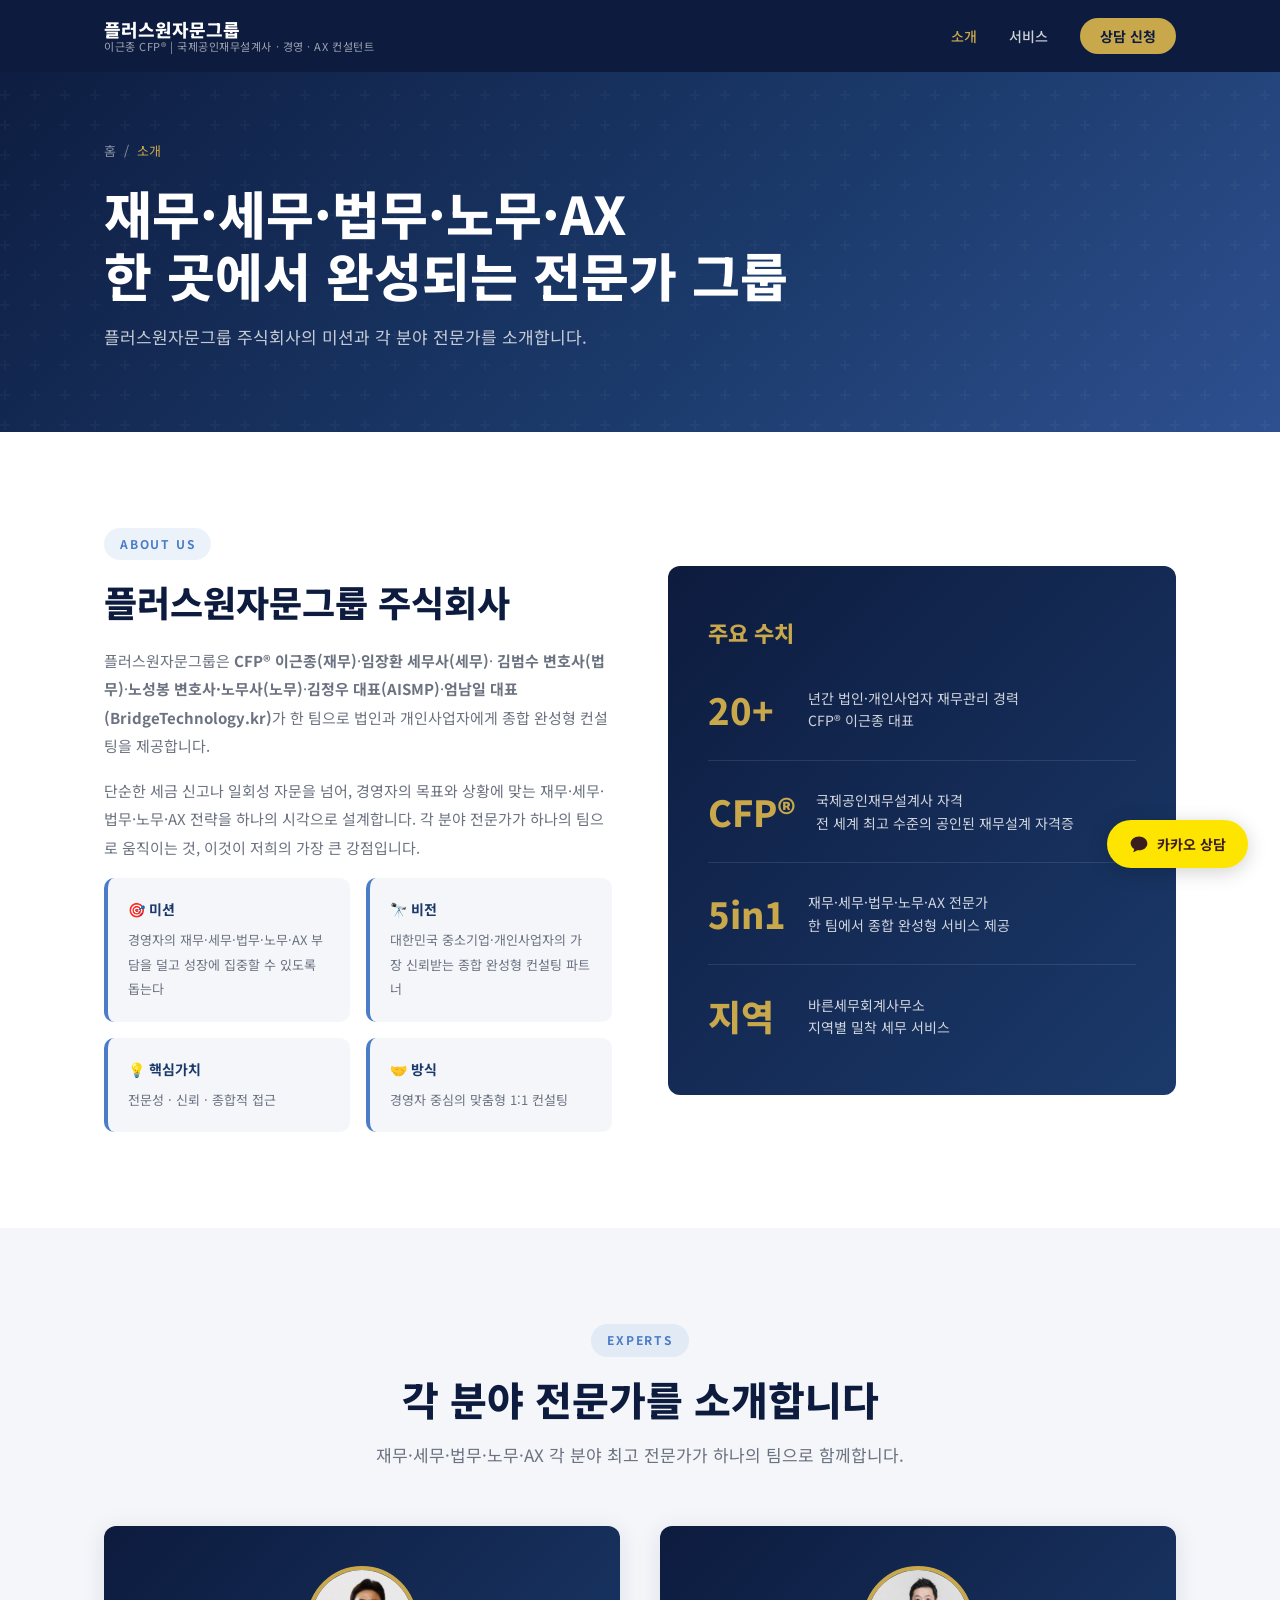
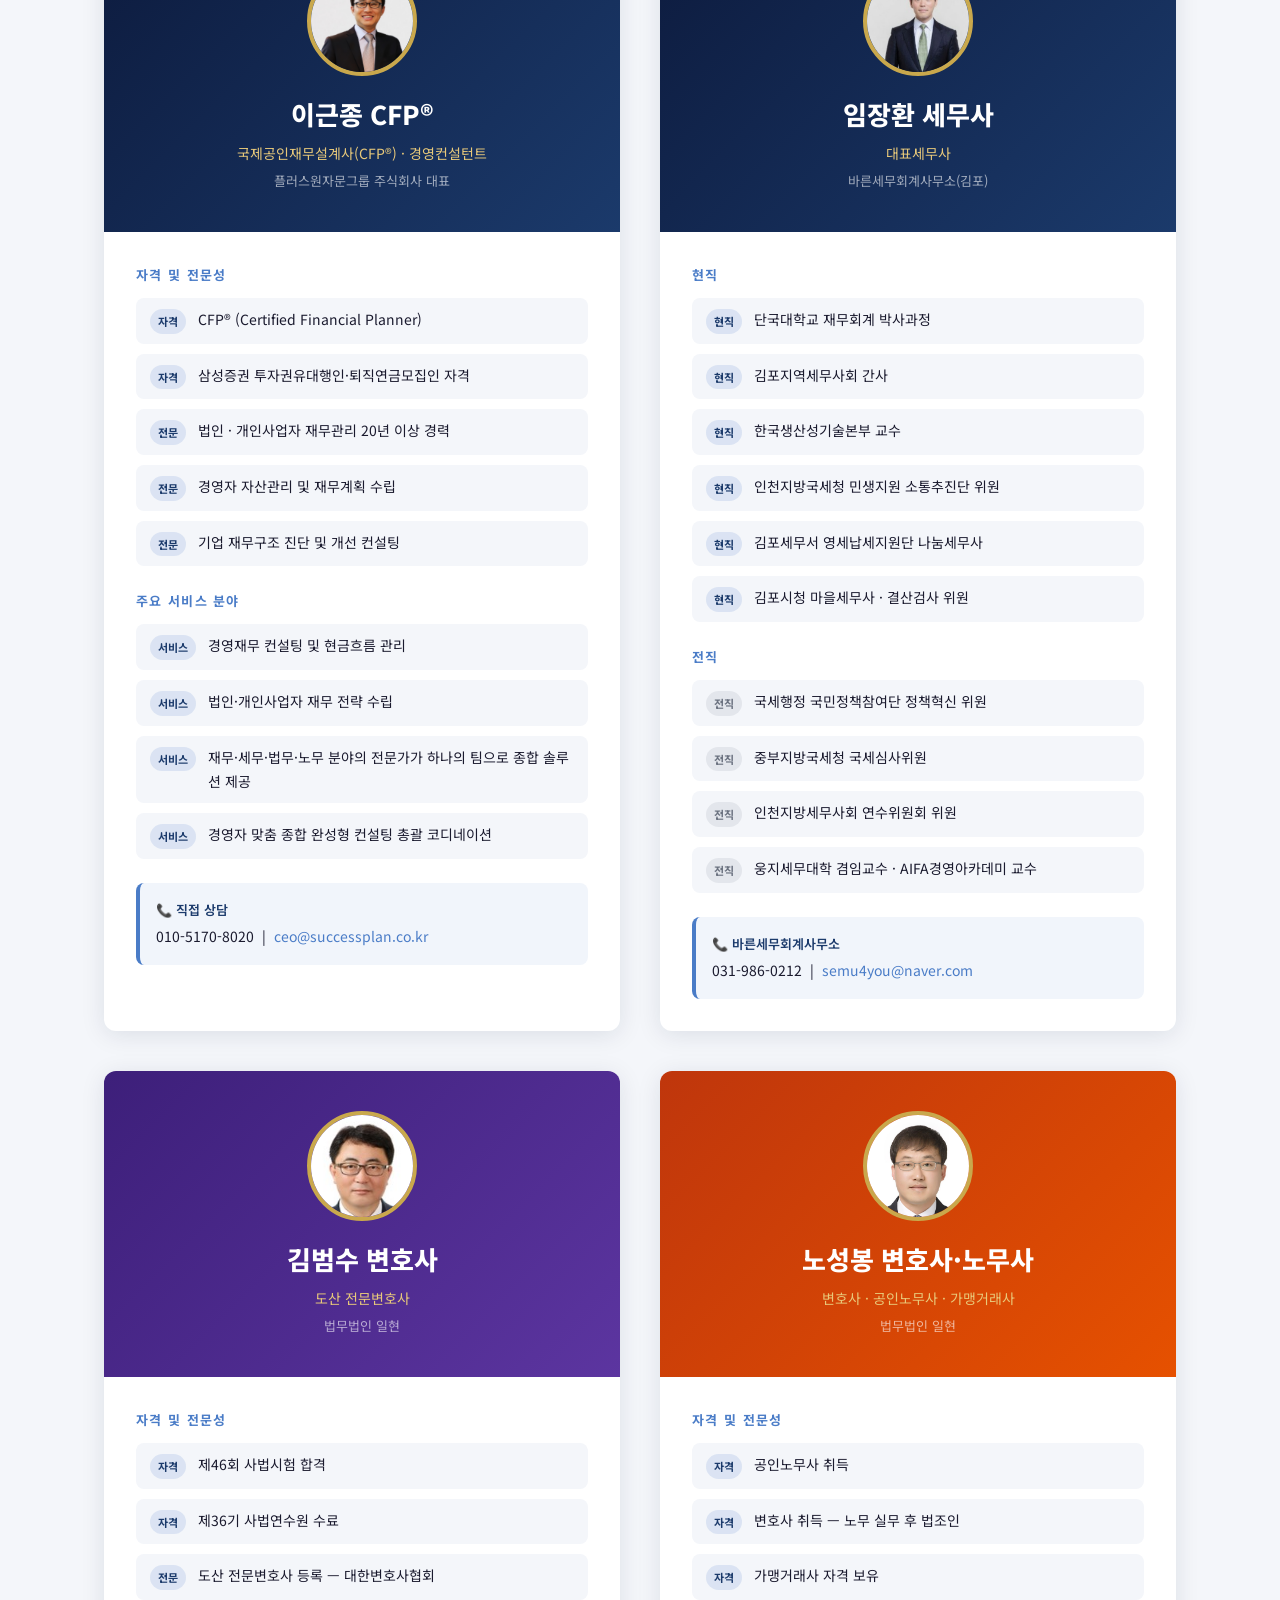
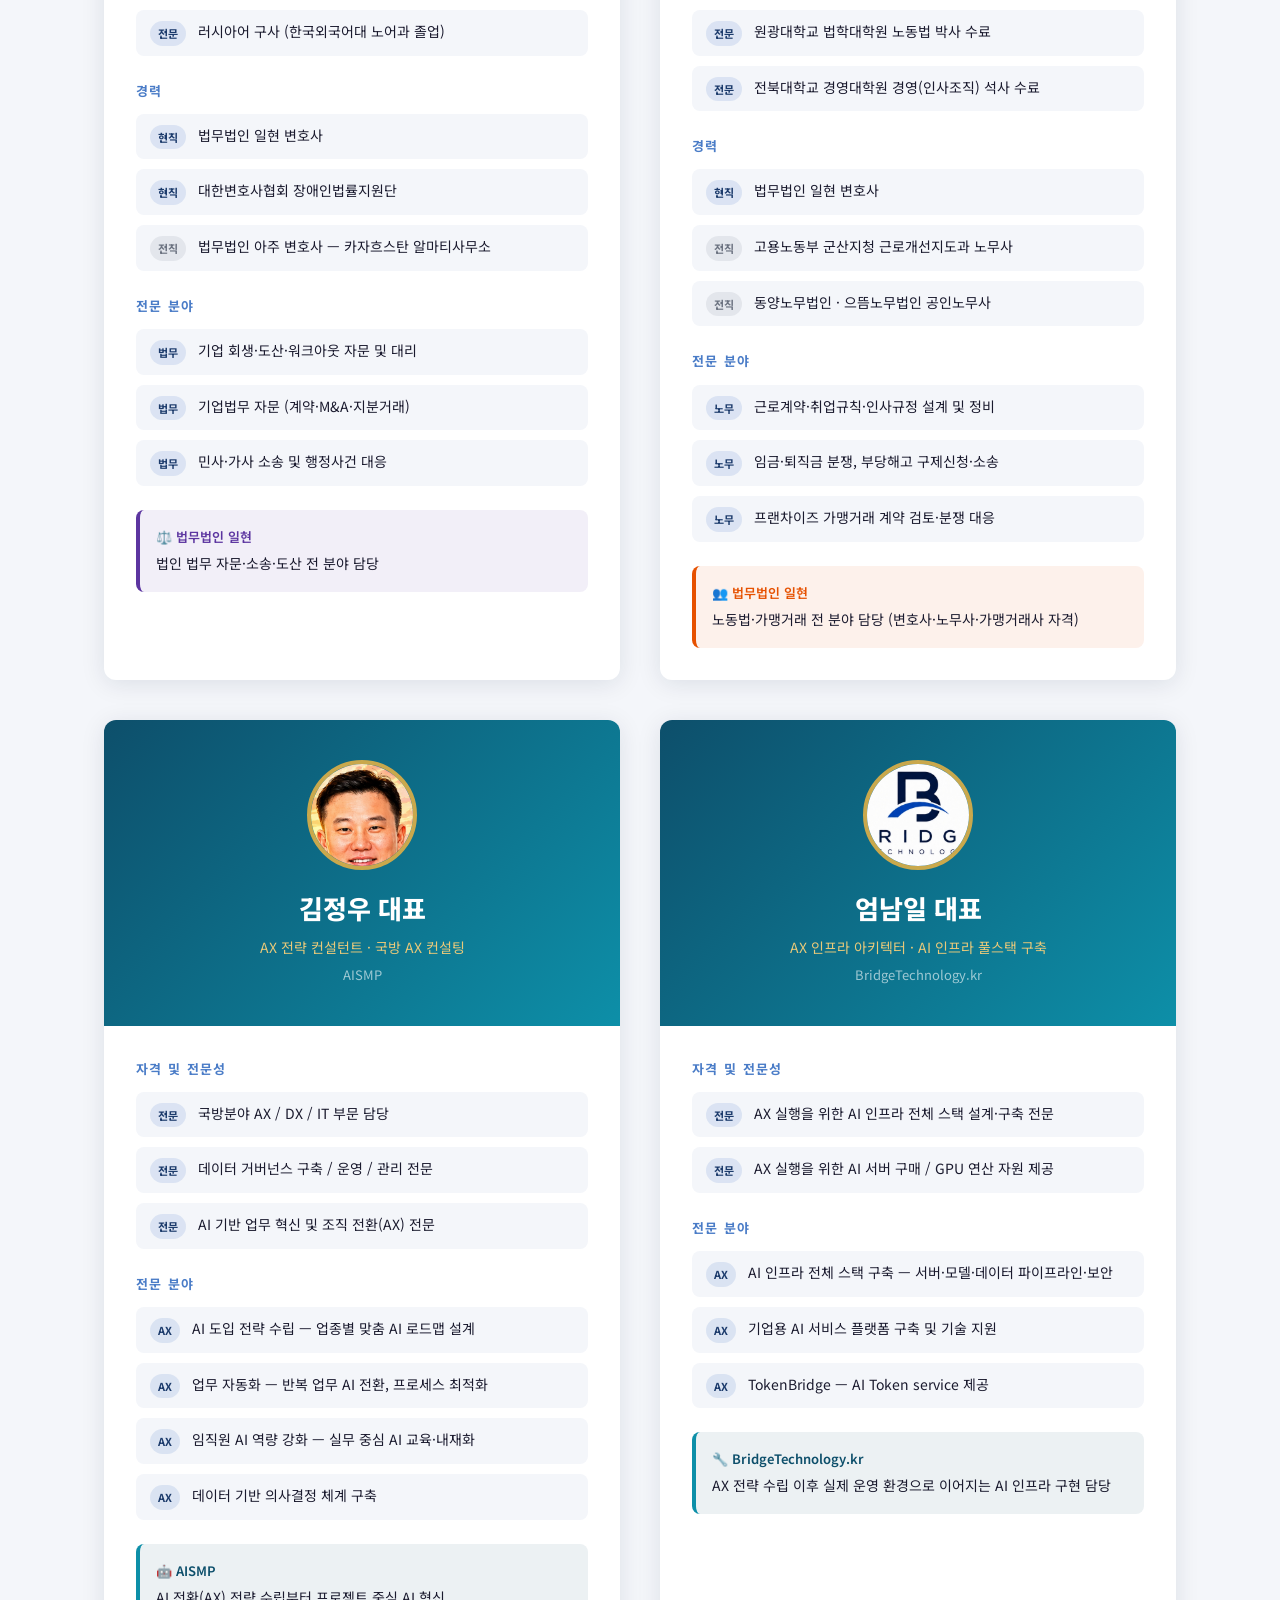
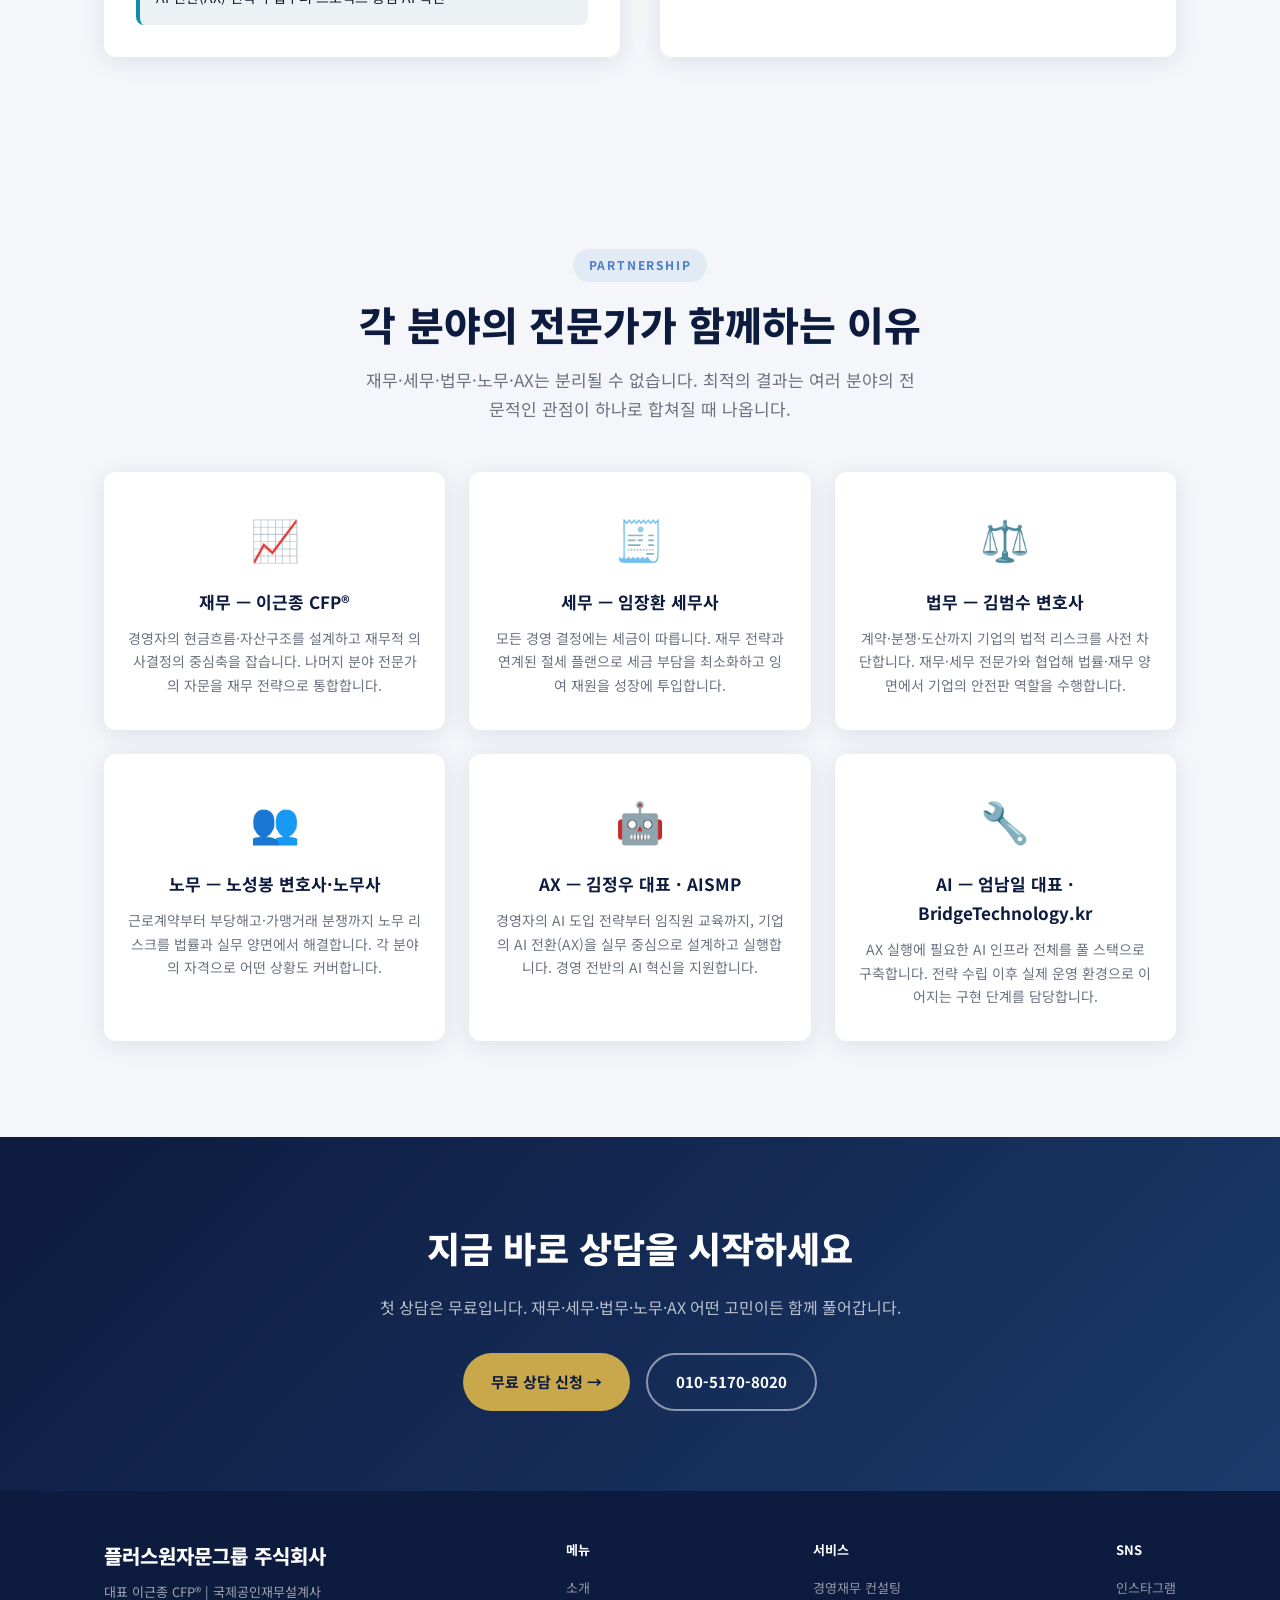
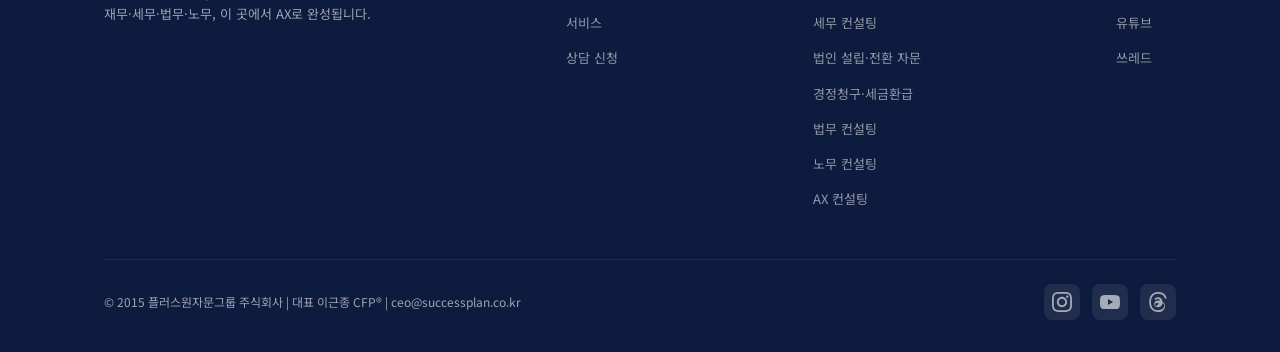
==== commit d9f37d6c: "feat: AX Partner 추가 — AISMP 김정우 대표 · BridgeTechnology.kr 엄남일 대표 전 페이지(about, services, index, consul" ====
--- a/about.html
+++ b/about.html
@@ -4,7 +4,17 @@
   <meta charset="UTF-8" />
   <meta name="viewport" content="width=device-width, initial-scale=1.0" />
   <title>소개 | 플러스원자문그룹 주식회사</title>
-  <meta name="description" content="재무(CFP® 이근종)·세무(임장환 세무사)·법무(김범수 변호사)·노무(노성봉 변호사·노무사) — 플러스원자문그룹의 종합 전문가 팀을 소개합니다." />
+  <meta name="description" content="재무(CFP® 이근종)·세무(임장환 세무사)·법무(김범수 변호사)·노무(노성봉 변호사·노무사)·AX(김정우 대표, 엄남일 대표) — 플러스원자문그룹의 종합 전문가 팀을 소개합니다." />
+  <!-- Favicon -->
+  <link rel="icon" href="data:image/svg+xml,<svg xmlns='http://www.w3.org/2000/svg' viewBox='0 0 100 100'><rect width='100' height='100' rx='18' fill='%231B3A6B'/><text x='50' y='68' text-anchor='middle' font-size='52' font-family='Arial' font-weight='bold' fill='%23C9A84C'>P+</text></svg>" />
+  <!-- Open Graph -->
+  <meta property="og:type" content="website" />
+  <meta property="og:site_name" content="플러스원자문그룹" />
+  <meta property="og:locale" content="ko_KR" />
+  <meta property="og:url" content="https://successplan.co.kr/about.html" />
+  <meta property="og:title" content="전문가 소개 | 플러스원자문그룹" />
+  <meta property="og:description" content="CFP® 이근종·임장환 세무사·김범수 변호사·노성봉 변호사·노무사·AX 김정우·AI 엄남일 — 재무·세무·법무·노무·AX 종합 전문가 팀을 소개합니다." />
+  <meta property="og:image" content="https://successplan.co.kr/images/og-image.jpg" />
   <link rel="preconnect" href="https://fonts.googleapis.com" />
   <link rel="preconnect" href="https://fonts.gstatic.com" crossorigin />
   <link href="https://fonts.googleapis.com/css2?family=Noto+Sans+KR:wght@300;400;500;600;700;800&display=swap" rel="stylesheet" />
@@ -113,12 +123,11 @@
     <div class="nav-inner">
       <a href="index.html" class="nav-logo">
         <span class="brand">플러스원자문그룹</span>
-        <span class="sub">이근종 CFP® | 국제공인재무설계사 · 경영컨설턴트</span>
+        <span class="sub">이근종 CFP® | 국제공인재무설계사 · 경영 · AX 컨설턴트</span>
       </a>
       <ul class="nav-links" id="navLinks">
         <li><a href="about.html" class="active">소개</a></li>
         <li><a href="services.html">서비스</a></li>
-        <li><a href="insight.html">인사이트</a></li>
         <li><a href="consult.html" class="nav-cta">상담 신청</a></li>
       </ul>
       <div class="nav-toggle" id="navToggle" onclick="toggleMenu()">
@@ -135,7 +144,7 @@
       <div class="page-breadcrumb">
         <a href="index.html">홈</a> / <span>소개</span>
       </div>
-      <h1>재무·세무·법무·노무<br/>한 곳에서 완성되는 전문가 그룹</h1>
+      <h1>재무·세무·법무·노무·AX<br/>한 곳에서 완성되는 전문가 그룹</h1>
       <p>플러스원자문그룹 주식회사의 미션과 각 분야 전문가를 소개합니다.</p>
     </div>
   </div>
@@ -150,18 +159,18 @@
         <h2>플러스원자문그룹 주식회사</h2>
         <p>
           플러스원자문그룹은 <strong>CFP® 이근종(재무)</strong>·<strong>임장환 세무사(세무)</strong>·
-          <strong>김범수 변호사(법무)</strong>·<strong>노성봉 변호사·노무사(노무)</strong>가 한 팀으로
+          <strong>김범수 변호사(법무)</strong>·<strong>노성봉 변호사·노무사(노무)</strong>·<strong>김정우 대표(AISMP)</strong>·<strong>엄남일 대표(BridgeTechnology.kr)</strong>가 한 팀으로
           법인과 개인사업자에게 종합 완성형 컨설팅을 제공합니다.
         </p>
         <p>
           단순한 세금 신고나 일회성 자문을 넘어, 경영자의 목표와 상황에 맞는
-          재무·세무·법무·노무 전략을 하나의 시각으로 설계합니다.
+          재무·세무·법무·노무·AX 전략을 하나의 시각으로 설계합니다.
           각 분야 전문가가 하나의 팀으로 움직이는 것, 이것이 저희의 가장 큰 강점입니다.
         </p>
         <div class="company-values">
           <div class="value-item">
             <h4>🎯 미션</h4>
-            <p>경영자의 재무·세무·법무·노무 부담을 덜고 성장에 집중할 수 있도록 돕는다</p>
+            <p>경영자의 재무·세무·법무·노무·AX 부담을 덜고 성장에 집중할 수 있도록 돕는다</p>
           </div>
           <div class="value-item">
             <h4>🔭 비전</h4>
@@ -189,8 +198,8 @@
             <div class="stat-desc">국제공인재무설계사 자격<br/>전 세계 최고 수준의 공인된 재무설계 자격증</div>
           </div>
           <div class="stat-item">
-            <div class="stat-num">4in1</div>
-            <div class="stat-desc">재무·세무·법무·노무 전문가<br/>한 팀에서 종합 완성형 서비스 제공</div>
+            <div class="stat-num">5in1</div>
+            <div class="stat-desc">재무·세무·법무·노무·AX 전문가<br/>한 팀에서 종합 완성형 서비스 제공</div>
           </div>
           <div class="stat-item">
             <div class="stat-num">지역</div>
@@ -346,49 +355,59 @@
         </div>
       </div>
 
-      <!-- 김정우 대표 · AISMP -->
+
+      <!-- 김정우 대표 (AISMP) -->
       <div class="profile-detail-card fade-in">
-        <div class="profile-detail-header" style="background: linear-gradient(135deg, #004d7a, #008793);">
-          <div class="profile-detail-avatar" style="border-color: #00e5ff;">
-            <img src="images/kimjeongwoo.jpg" alt="김정우 대표" onerror="this.style.display='none'; this.parentNode.innerHTML='<span style=\'font-size:48px;\'>🤖</span>';" />
-          </div>
+        <div class="profile-detail-header" style="background:linear-gradient(135deg,#0d4f6b,#0d8fa8);">
+          <div class="profile-detail-avatar"><img src="images/kimjeongwoo.jpg" alt="김정우 대표" /></div>
           <h3>김정우 대표</h3>
-          <div class="role">AX 전략 컨설턴트 · 정보통신공학 박사수료</div>
+          <div class="role">AX 전략 컨설턴트 · 국방 AX 컨설팅</div>
           <div class="company">AISMP</div>
         </div>
         <div class="profile-detail-body">
           <div class="profile-section-title">자격 및 전문성</div>
           <ul class="career-list">
-            <li class="career-item"><span class="career-badge badge-current">학력</span>정보통신공학 박사수료</li>
-            <li class="career-item"><span class="career-badge badge-current">전문</span>국방 AI·데이터·IT 전략 수립 29년 경력</li>
-            <li class="career-item"><span class="career-badge badge-current">전문</span>ISP(정보화전략계획) PM 다수 수행</li>
-            <li class="career-item"><span class="career-badge badge-current">전문</span>데이터 거버넌스 구축·운영·관리 전문</li>
-          </ul>
-          <div class="profile-section-title">주요 경력 — 컨설팅</div>
-          <ul class="career-list">
-            <li class="career-item"><span class="career-badge badge-current">현직</span>국방 전장분야 지능형 플랫폼 구축 ISP PM (2024)</li>
-            <li class="career-item"><span class="career-badge badge-current">현직</span>합참 유사통신망(비밀망) 네트워크 통합 ISP PM (2023)</li>
-            <li class="career-item"><span class="career-badge badge-current">현직</span>방첩사령부 클라우드 컴퓨팅 구축 ISP PM (2022)</li>
-            <li class="career-item"><span class="career-badge badge-current">현직</span>국방 차세대 국방통합재정정보체계 구축 PMO (2022)</li>
-            <li class="career-item"><span class="career-badge badge-current">현직</span>국방 지능형 플랫폼 구축 ISP AA (2020)</li>
-            <li class="career-item"><span class="career-badge badge-current">현직</span>국방 데이터관리체계 정책수립 연구원 (2019)</li>
-          </ul>
-          <div class="profile-section-title">주요 경력 — 군</div>
-          <ul class="career-list">
-            <li class="career-item"><span class="career-badge badge-past">전직</span>국방부 정보화기획관실 소프트웨어정책담당</li>
-            <li class="career-item"><span class="career-badge badge-past">전직</span>국방부 차관실 사이버안보혁신위원회 체계기술분석담당</li>
-            <li class="career-item"><span class="career-badge badge-past">전직</span>육군 C4I개발단 / 육군 C4I체계보수처</li>
+            <li class="career-item"><span class="career-badge badge-current">전문</span>국방분야 AX / DX / IT 부문 담당</li>
+            <li class="career-item"><span class="career-badge badge-current">전문</span>데이터 거버넌스 구축 / 운영 / 관리 전문</li>
+            <li class="career-item"><span class="career-badge badge-current">전문</span>AI 기반 업무 혁신 및 조직 전환(AX) 전문</li>
           </ul>
           <div class="profile-section-title">전문 분야</div>
           <ul class="career-list">
-            <li class="career-item"><span class="career-badge badge-current">서비스</span>AI 도입 전략 수립 — 업종별 맞춤 AI 로드맵 설계</li>
-            <li class="career-item"><span class="career-badge badge-current">서비스</span>데이터 거버넌스 구축·운영·관리</li>
-            <li class="career-item"><span class="career-badge badge-current">서비스</span>업무 프로세스 자동화 및 AX(AI 전환) 실행</li>
-            <li class="career-item"><span class="career-badge badge-current">서비스</span>임직원 AI 역량 강화 및 내재화</li>
-          </ul>
-          <div style="margin-top:24px; padding:16px; background:rgba(0,135,147,0.08); border-radius:8px; border-left:4px solid #008793;">
-            <p style="font-size:13px; color:#006778; font-weight:600; margin-bottom:4px;">🤖 AISMP</p>
-            <p style="font-size:14px;">온라인 상담 신청 후 연결 안내드립니다</p>
+            <li class="career-item"><span class="career-badge badge-current">AX</span>AI 도입 전략 수립 — 업종별 맞춤 AI 로드맵 설계</li>
+            <li class="career-item"><span class="career-badge badge-current">AX</span>업무 자동화 — 반복 업무 AI 전환, 프로세스 최적화</li>
+            <li class="career-item"><span class="career-badge badge-current">AX</span>임직원 AI 역량 강화 — 실무 중심 AI 교육·내재화</li>
+            <li class="career-item"><span class="career-badge badge-current">AX</span>데이터 기반 의사결정 체계 구축</li>
+          </ul>
+          <div style="margin-top:24px; padding:16px; background:rgba(13,79,107,0.08); border-radius:8px; border-left:4px solid #0d8fa8;">
+            <p style="font-size:13px; color:#0d4f6b; font-weight:600; margin-bottom:4px;">🤖 AISMP</p>
+            <p style="font-size:14px;">AI 전환(AX) 전략 수립부터 프로젝트 중심 AI 혁신</p>
+          </div>
+        </div>
+      </div>
+
+      <!-- 엄남일 대표 (BridgeTechnology.kr) -->
+      <div class="profile-detail-card fade-in">
+        <div class="profile-detail-header" style="background:linear-gradient(135deg,#0d4f6b,#0d8fa8);">
+          <div class="profile-detail-avatar"><img src="images/umnamil.jpg" alt="엄남일 대표" /></div>
+          <h3>엄남일 대표</h3>
+          <div class="role">AX 인프라 아키텍터 · AI 인프라 풀스택 구축</div>
+          <div class="company">BridgeTechnology.kr</div>
+        </div>
+        <div class="profile-detail-body">
+          <div class="profile-section-title">자격 및 전문성</div>
+          <ul class="career-list">
+            <li class="career-item"><span class="career-badge badge-current">전문</span>AX 실행을 위한 AI 인프라 전체 스택 설계·구축 전문</li>
+            <li class="career-item"><span class="career-badge badge-current">전문</span>AX 실행을 위한 AI 서버 구매 / GPU 연산 자원 제공</li>
+          </ul>
+          <div class="profile-section-title">전문 분야</div>
+          <ul class="career-list">
+            <li class="career-item"><span class="career-badge badge-current">AX</span>AI 인프라 전체 스택 구축 — 서버·모델·데이터 파이프라인·보안</li>
+            <li class="career-item"><span class="career-badge badge-current">AX</span>기업용 AI 서비스 플랫폼 구축 및 기술 지원</li>
+            <li class="career-item"><span class="career-badge badge-current">AX</span>TokenBridge — AI Token service 제공</li>
+          </ul>
+          <div style="margin-top:24px; padding:16px; background:rgba(13,79,107,0.08); border-radius:8px; border-left:4px solid #0d8fa8;">
+            <p style="font-size:13px; color:#0d4f6b; font-weight:600; margin-bottom:4px;">🔧 BridgeTechnology.kr</p>
+            <p style="font-size:14px;">AX 전략 수립 이후 실제 운영 환경으로 이어지는 AI 인프라 구현 담당</p>
           </div>
         </div>
       </div>
@@ -405,7 +424,7 @@
       <h2 class="section-title">각 분야의 전문가가 함께하는 이유</h2>
       <p class="section-sub">재무·세무·법무·노무·AX는 분리될 수 없습니다. 최적의 결과는 여러 분야의 전문적인 관점이 하나로 합쳐질 때 나옵니다.</p>
     </div>
-    <div class="partner-grid" style="grid-template-columns: repeat(5, 1fr);">
+    <div class="partner-grid" style="grid-template-columns: repeat(3, 1fr);">
       <div class="partner-card fade-in">
         <div class="icon">📈</div>
         <h3>재무 — 이근종 CFP®</h3>
@@ -424,12 +443,17 @@
       <div class="partner-card fade-in">
         <div class="icon">👥</div>
         <h3>노무 — 노성봉 변호사·노무사</h3>
-        <p>중대재해처벌법·산재 대응부터 근로계약·부당해고·가맹거래 분쟁까지 노무 리스크를 법률과 실무 양면에서 해결합니다. 변호사·공인노무사·가맹거래사 자격으로 어떤 상황도 커버합니다.</p>
+        <p>근로계약부터 부당해고·가맹거래 분쟁까지 노무 리스크를 법률과 실무 양면에서 해결합니다. 각 분야의 자격으로 어떤 상황도 커버합니다.</p>
       </div>
       <div class="partner-card fade-in">
         <div class="icon">🤖</div>
         <h3>AX — 김정우 대표 · AISMP</h3>
-        <p>국방 AI·데이터·IT 분야 29년, ISP PM으로 검증된 전략 수립 역량을 경영 현장에 적용합니다. 재무·세무·법무·노무 자문과 연계해 경영 전반의 AI 혁신을 실무 중심으로 설계하고 실행합니다.</p>
+        <p>경영자의 AI 도입 전략부터 임직원 교육까지, 기업의 AI 전환(AX)을 실무 중심으로 설계하고 실행합니다. 경영 전반의 AI 혁신을 지원합니다.</p>
+      </div>
+      <div class="partner-card fade-in">
+        <div class="icon">🔧</div>
+        <h3>AI — 엄남일 대표 · BridgeTechnology.kr</h3>
+        <p>AX 실행에 필요한 AI 인프라 전체를 풀 스택으로 구축합니다. 전략 수립 이후 실제 운영 환경으로 이어지는 구현 단계를 담당합니다.</p>
       </div>
     </div>
   </div>
@@ -439,7 +463,7 @@
 <section class="cta-banner">
   <div class="container">
     <h2>지금 바로 상담을 시작하세요</h2>
-    <p>첫 상담은 무료입니다. 재무·세무·법무·노무 어떤 고민이든 함께 풀어갑니다.</p>
+    <p>첫 상담은 무료입니다. 재무·세무·법무·노무·AX 어떤 고민이든 함께 풀어갑니다.</p>
     <div class="cta-btns">
       <a href="consult.html" class="btn btn-primary">무료 상담 신청 →</a>
       <a href="tel:010-5170-8020" class="btn btn-outline">010-5170-8020</a>
@@ -453,14 +477,13 @@
     <div class="footer-inner">
       <div class="footer-brand">
         <div class="brand">플러스원자문그룹 주식회사</div>
-        <p>대표 이근종 CFP® | 국제공인재무설계사<br/>재무·세무·법무·노무, 이 곳에서 완성됩니다.</p>
+        <p>대표 이근종 CFP® | 국제공인재무설계사<br/>재무·세무·법무·노무, 이 곳에서 AX로 완성됩니다.</p>
       </div>
       <div class="footer-links">
         <h4>메뉴</h4>
         <ul>
           <li><a href="about.html">소개</a></li>
           <li><a href="services.html">서비스</a></li>
-          <li><a href="insight.html">인사이트</a></li>
           <li><a href="consult.html">상담 신청</a></li>
         </ul>
       </div>
@@ -473,6 +496,7 @@
           <li><a href="services.html#refund">경정청구·세금환급</a></li>
           <li><a href="services.html#legal">법무 컨설팅</a></li>
           <li><a href="services.html#labor">노무 컨설팅</a></li>
+          <li><a href="services.html#ax">AX 컨설팅</a></li>
         </ul>
       </div>
       <div class="footer-links">
@@ -494,6 +518,12 @@
     </div>
   </div>
 </footer>
+
+<!-- 카카오 플로팅 상담 버튼 -->
+<a href="http://pf.kakao.com/_VHesX" target="_blank" rel="noopener" class="kakao-float" title="카카오 채널로 상담하기">
+  <svg width="20" height="20" viewBox="0 0 24 24" fill="#3A1D1D" xmlns="http://www.w3.org/2000/svg"><path d="M12 3C6.477 3 2 6.686 2 11.18c0 2.855 1.708 5.376 4.318 6.913L5.25 21.15a.45.45 0 0 0 .643.537l4.207-2.168c.62.085 1.253.129 1.9.129 5.523 0 10-3.687 10-8.268C22 6.686 17.523 3 12 3z"/></svg>
+  <span class="kakao-label">카카오 상담</span>
+</a>
 
 <button id="scrollTop" onclick="window.scrollTo({top:0,behavior:'smooth'})" title="맨 위로">↑</button>
 <div class="toast" id="toast"></div>
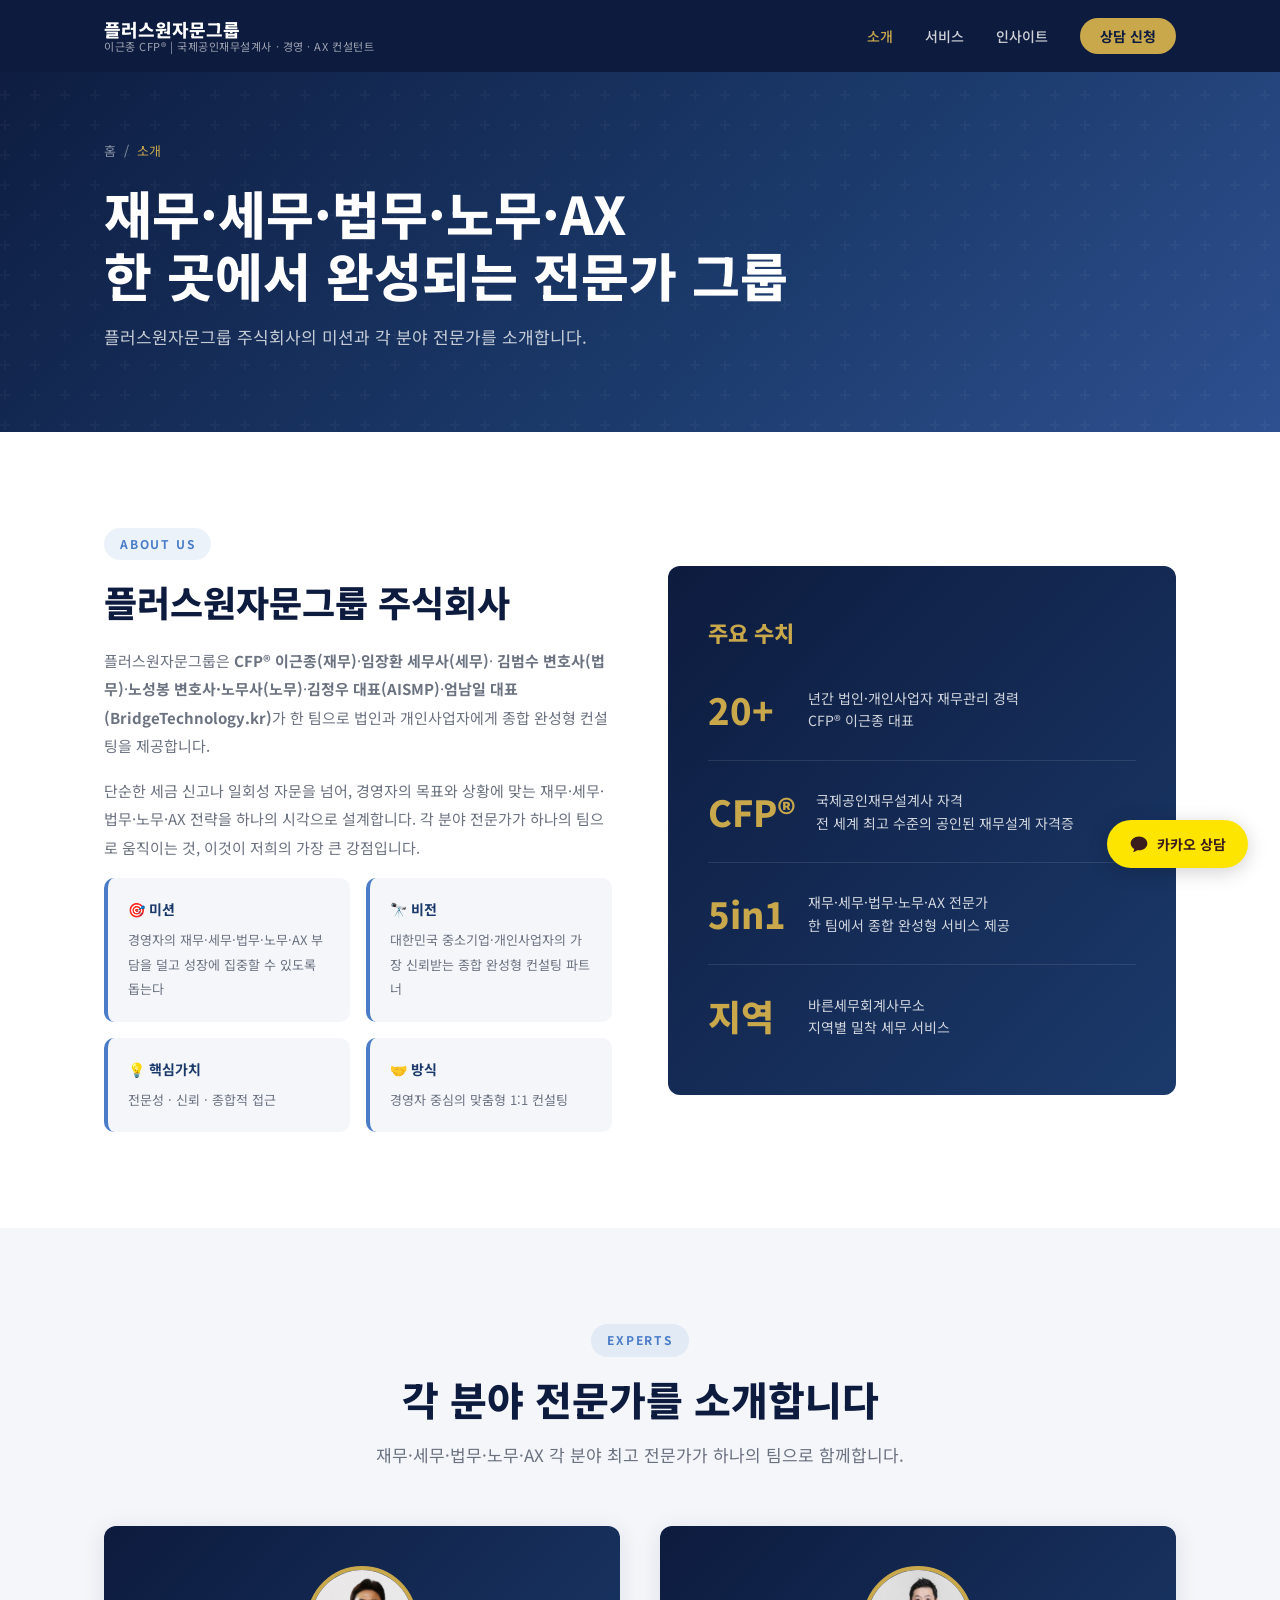
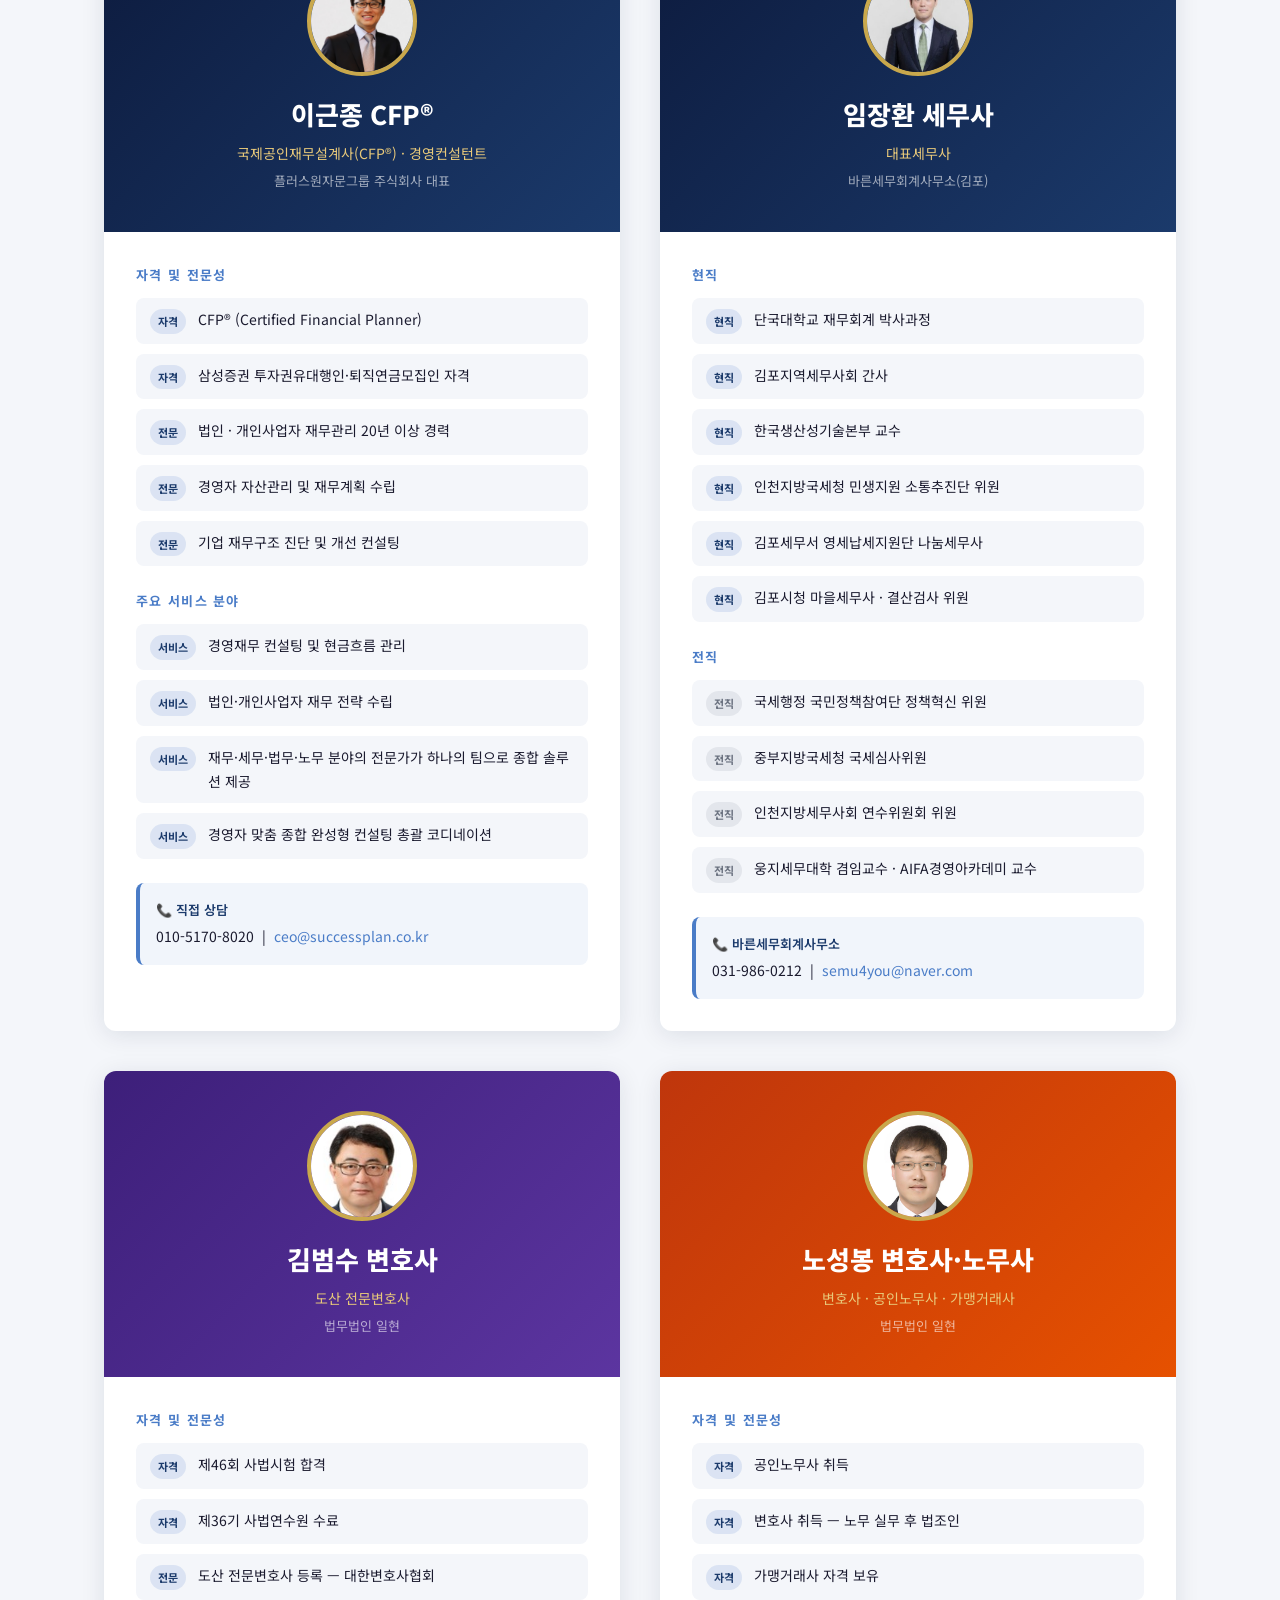
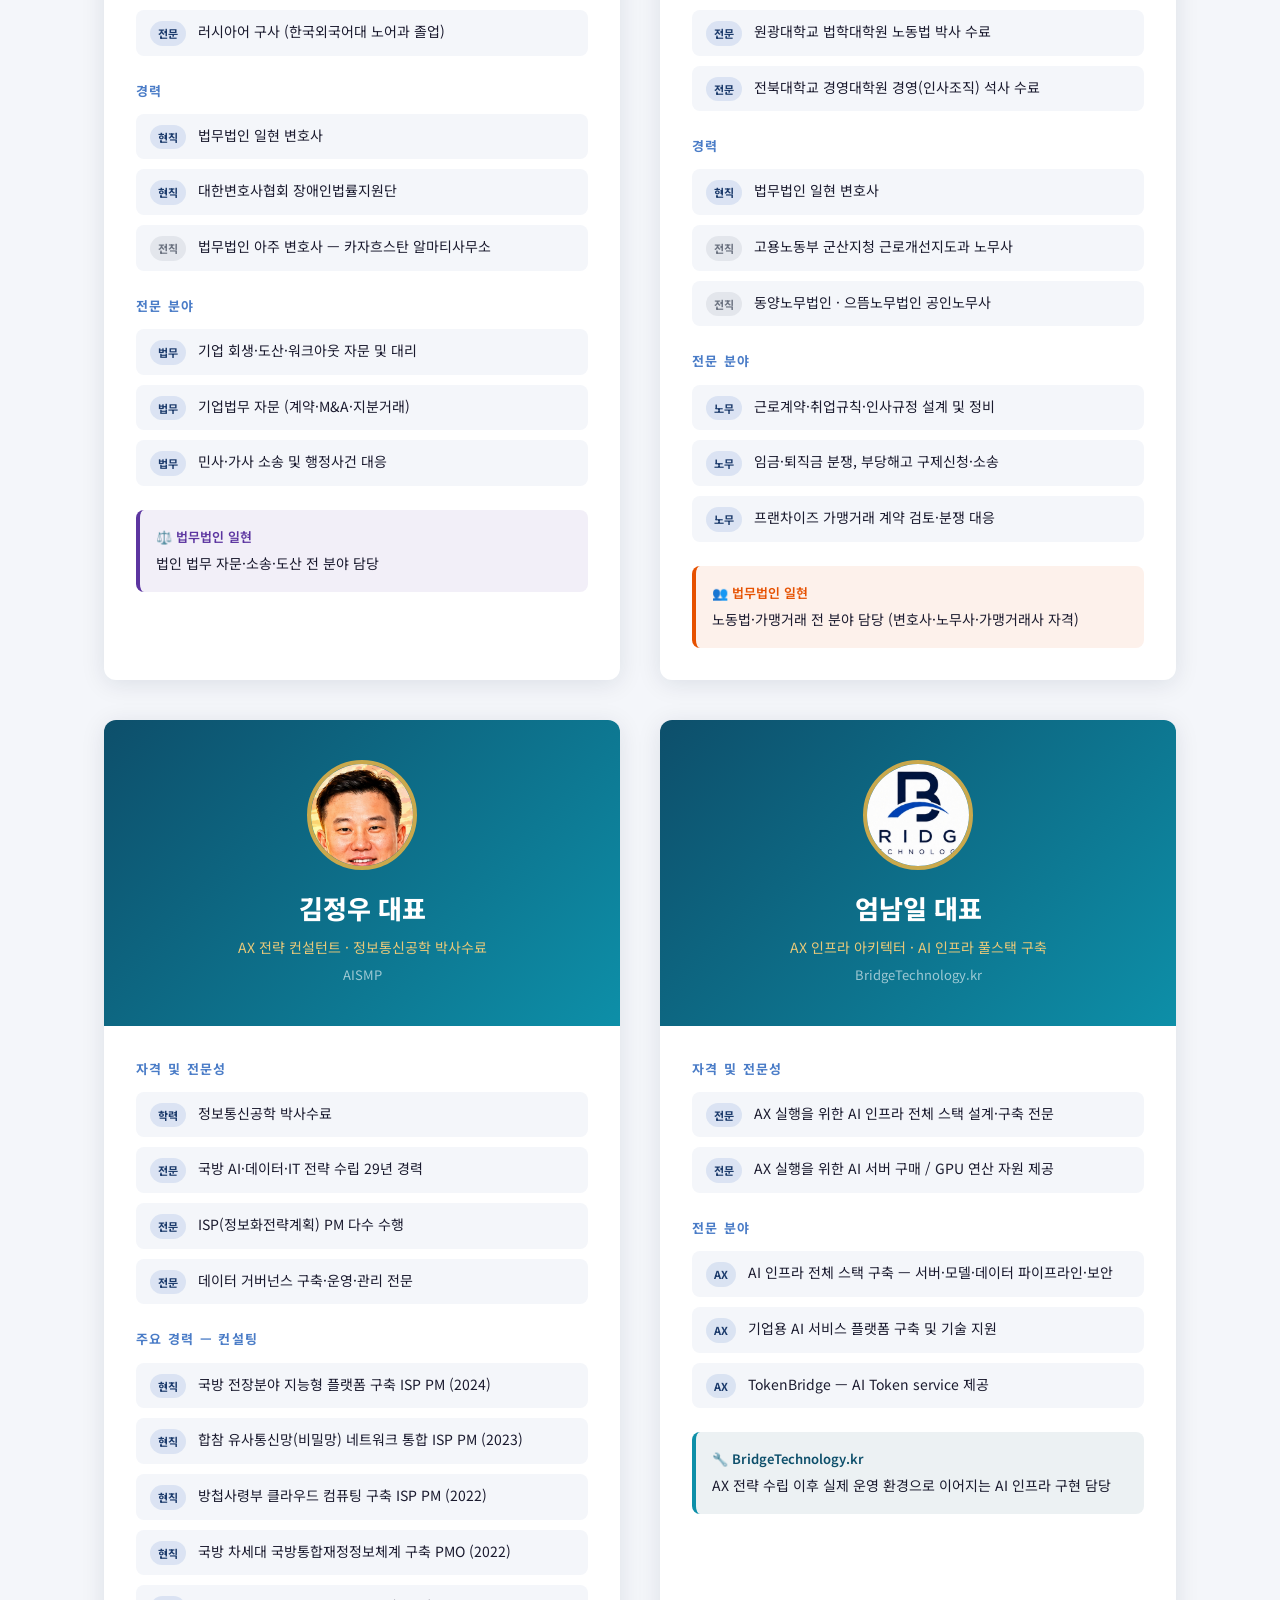
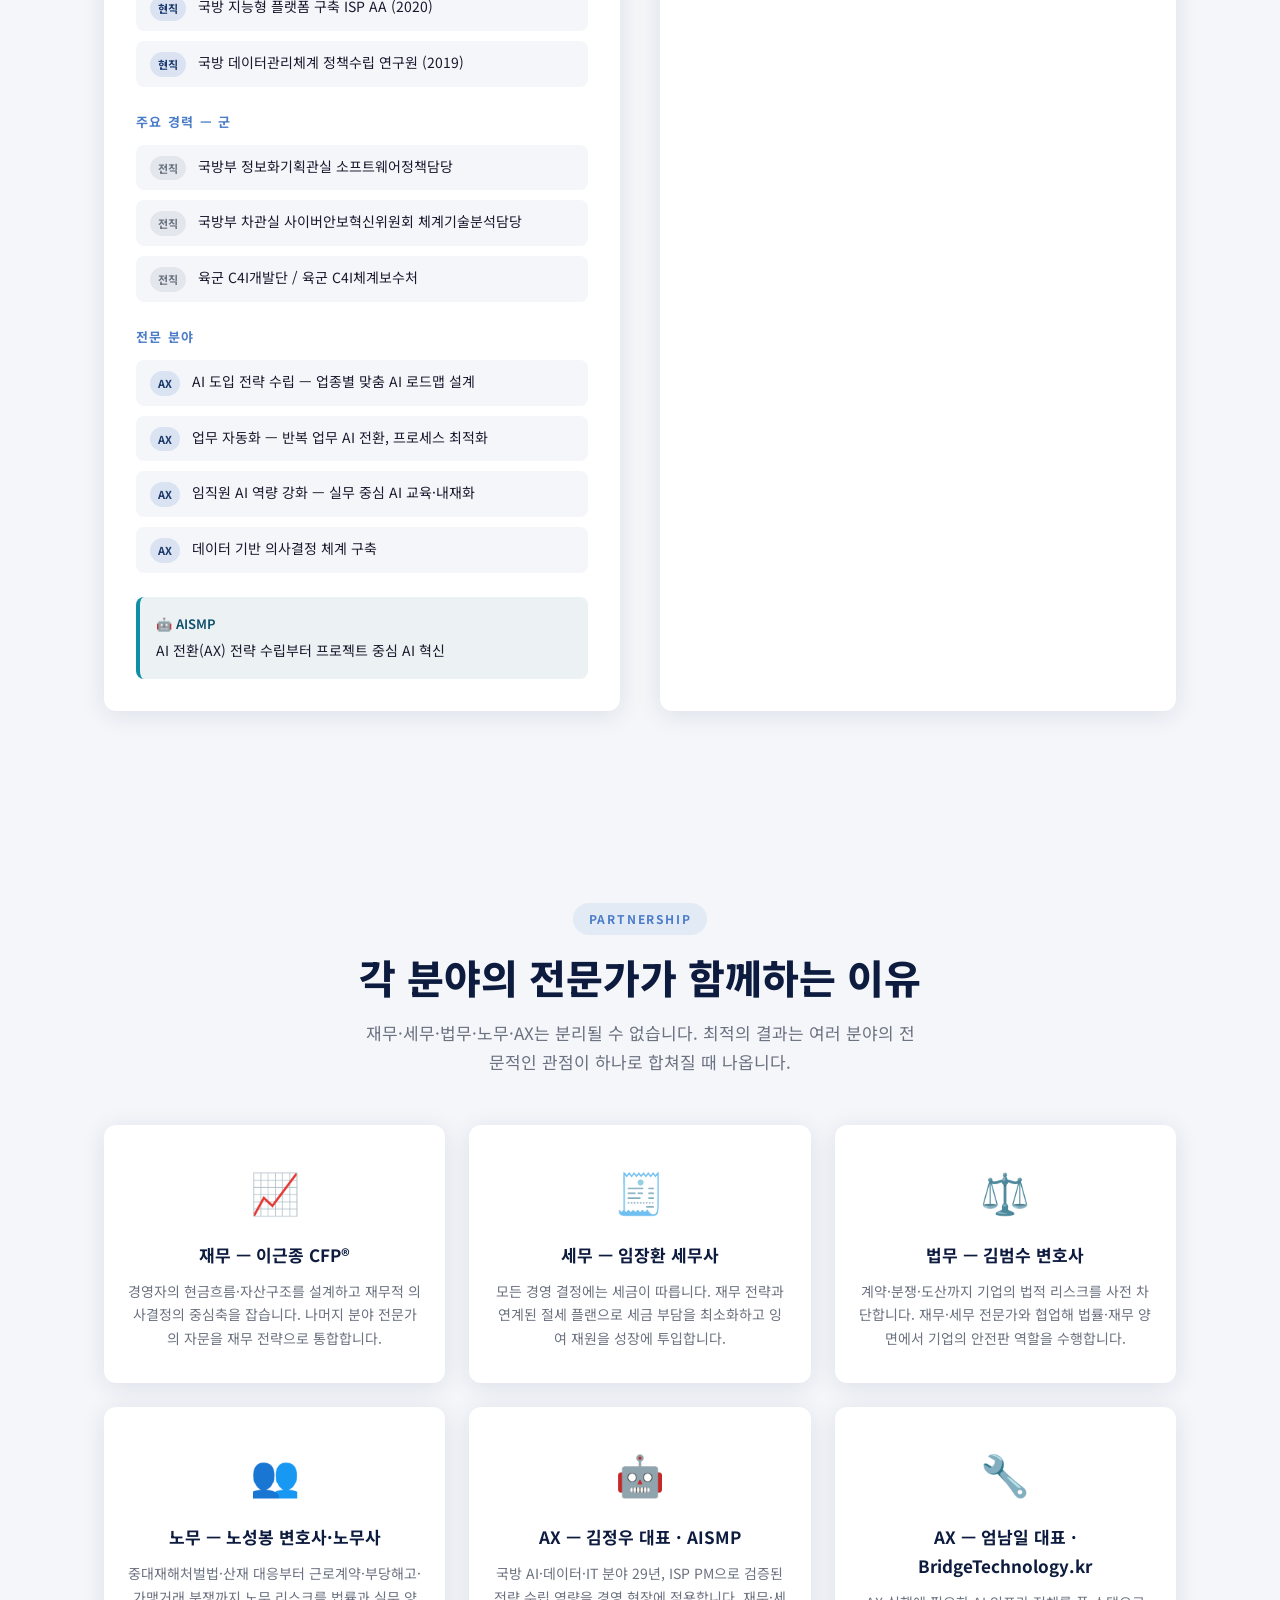
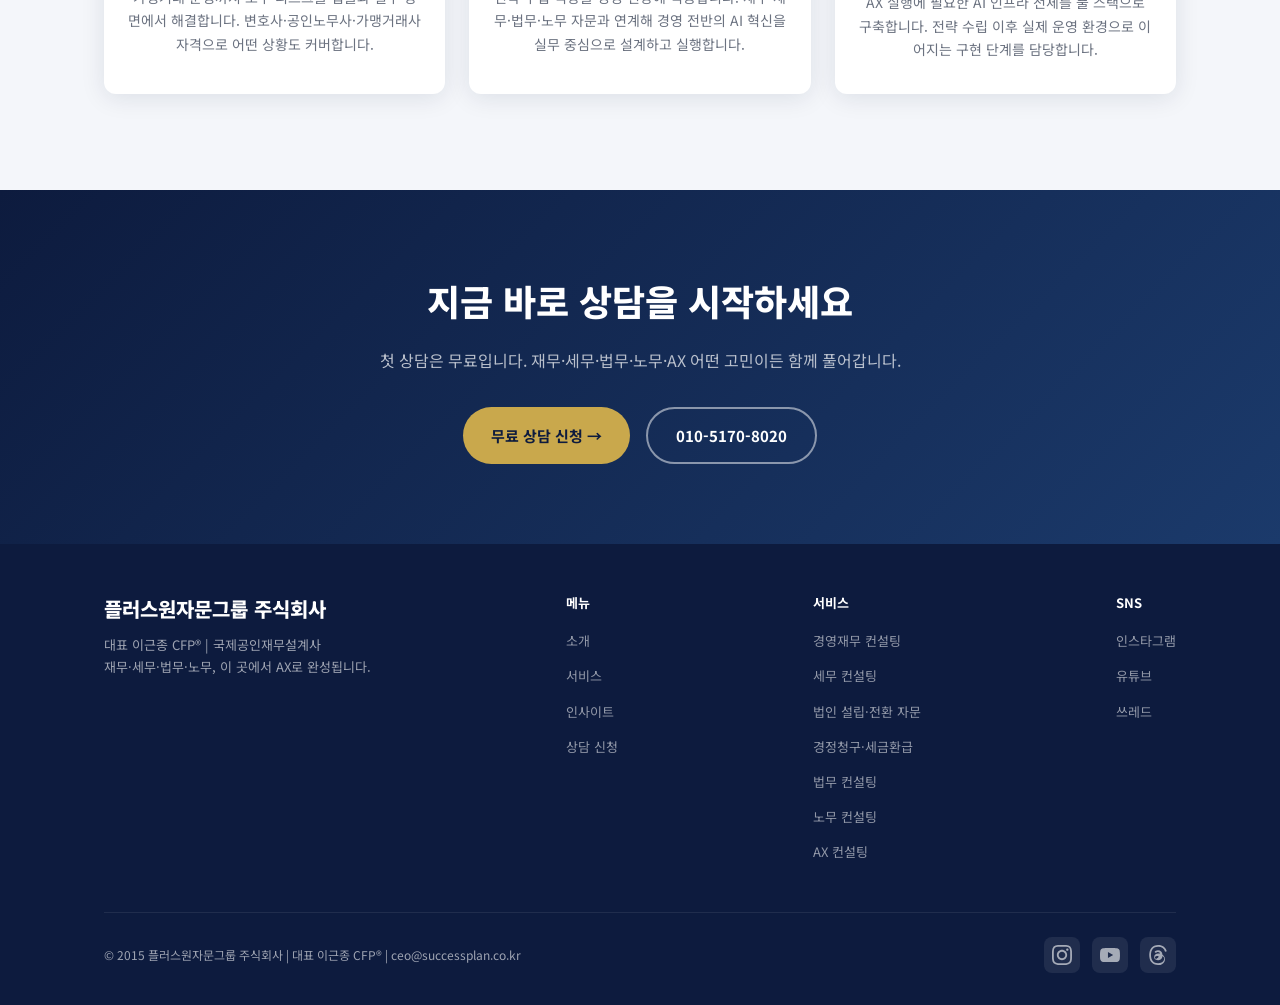
==== commit 5e35cb2f: "merge: origin/main과 병합 — AX Partner 추가 + 원격 김정우 대표 상세 경력 반영 원격에 별도로 푸시된 커밋(db54e05, f19be67)과 병합: - " ====
--- a/about.html
+++ b/about.html
@@ -128,6 +128,7 @@
       <ul class="nav-links" id="navLinks">
         <li><a href="about.html" class="active">소개</a></li>
         <li><a href="services.html">서비스</a></li>
+        <li><a href="insight.html">인사이트</a></li>
         <li><a href="consult.html" class="nav-cta">상담 신청</a></li>
       </ul>
       <div class="nav-toggle" id="navToggle" onclick="toggleMenu()">
@@ -355,21 +356,36 @@
         </div>
       </div>
 
-
       <!-- 김정우 대표 (AISMP) -->
       <div class="profile-detail-card fade-in">
         <div class="profile-detail-header" style="background:linear-gradient(135deg,#0d4f6b,#0d8fa8);">
           <div class="profile-detail-avatar"><img src="images/kimjeongwoo.jpg" alt="김정우 대표" /></div>
           <h3>김정우 대표</h3>
-          <div class="role">AX 전략 컨설턴트 · 국방 AX 컨설팅</div>
+          <div class="role">AX 전략 컨설턴트 · 정보통신공학 박사수료</div>
           <div class="company">AISMP</div>
         </div>
         <div class="profile-detail-body">
           <div class="profile-section-title">자격 및 전문성</div>
           <ul class="career-list">
-            <li class="career-item"><span class="career-badge badge-current">전문</span>국방분야 AX / DX / IT 부문 담당</li>
-            <li class="career-item"><span class="career-badge badge-current">전문</span>데이터 거버넌스 구축 / 운영 / 관리 전문</li>
-            <li class="career-item"><span class="career-badge badge-current">전문</span>AI 기반 업무 혁신 및 조직 전환(AX) 전문</li>
+            <li class="career-item"><span class="career-badge badge-current">학력</span>정보통신공학 박사수료</li>
+            <li class="career-item"><span class="career-badge badge-current">전문</span>국방 AI·데이터·IT 전략 수립 29년 경력</li>
+            <li class="career-item"><span class="career-badge badge-current">전문</span>ISP(정보화전략계획) PM 다수 수행</li>
+            <li class="career-item"><span class="career-badge badge-current">전문</span>데이터 거버넌스 구축·운영·관리 전문</li>
+          </ul>
+          <div class="profile-section-title">주요 경력 — 컨설팅</div>
+          <ul class="career-list">
+            <li class="career-item"><span class="career-badge badge-current">현직</span>국방 전장분야 지능형 플랫폼 구축 ISP PM (2024)</li>
+            <li class="career-item"><span class="career-badge badge-current">현직</span>합참 유사통신망(비밀망) 네트워크 통합 ISP PM (2023)</li>
+            <li class="career-item"><span class="career-badge badge-current">현직</span>방첩사령부 클라우드 컴퓨팅 구축 ISP PM (2022)</li>
+            <li class="career-item"><span class="career-badge badge-current">현직</span>국방 차세대 국방통합재정정보체계 구축 PMO (2022)</li>
+            <li class="career-item"><span class="career-badge badge-current">현직</span>국방 지능형 플랫폼 구축 ISP AA (2020)</li>
+            <li class="career-item"><span class="career-badge badge-current">현직</span>국방 데이터관리체계 정책수립 연구원 (2019)</li>
+          </ul>
+          <div class="profile-section-title">주요 경력 — 군</div>
+          <ul class="career-list">
+            <li class="career-item"><span class="career-badge badge-past">전직</span>국방부 정보화기획관실 소프트웨어정책담당</li>
+            <li class="career-item"><span class="career-badge badge-past">전직</span>국방부 차관실 사이버안보혁신위원회 체계기술분석담당</li>
+            <li class="career-item"><span class="career-badge badge-past">전직</span>육군 C4I개발단 / 육군 C4I체계보수처</li>
           </ul>
           <div class="profile-section-title">전문 분야</div>
           <ul class="career-list">
@@ -443,16 +459,16 @@
       <div class="partner-card fade-in">
         <div class="icon">👥</div>
         <h3>노무 — 노성봉 변호사·노무사</h3>
-        <p>근로계약부터 부당해고·가맹거래 분쟁까지 노무 리스크를 법률과 실무 양면에서 해결합니다. 각 분야의 자격으로 어떤 상황도 커버합니다.</p>
+        <p>중대재해처벌법·산재 대응부터 근로계약·부당해고·가맹거래 분쟁까지 노무 리스크를 법률과 실무 양면에서 해결합니다. 변호사·공인노무사·가맹거래사 자격으로 어떤 상황도 커버합니다.</p>
       </div>
       <div class="partner-card fade-in">
         <div class="icon">🤖</div>
         <h3>AX — 김정우 대표 · AISMP</h3>
-        <p>경영자의 AI 도입 전략부터 임직원 교육까지, 기업의 AI 전환(AX)을 실무 중심으로 설계하고 실행합니다. 경영 전반의 AI 혁신을 지원합니다.</p>
+        <p>국방 AI·데이터·IT 분야 29년, ISP PM으로 검증된 전략 수립 역량을 경영 현장에 적용합니다. 재무·세무·법무·노무 자문과 연계해 경영 전반의 AI 혁신을 실무 중심으로 설계하고 실행합니다.</p>
       </div>
       <div class="partner-card fade-in">
         <div class="icon">🔧</div>
-        <h3>AI — 엄남일 대표 · BridgeTechnology.kr</h3>
+        <h3>AX — 엄남일 대표 · BridgeTechnology.kr</h3>
         <p>AX 실행에 필요한 AI 인프라 전체를 풀 스택으로 구축합니다. 전략 수립 이후 실제 운영 환경으로 이어지는 구현 단계를 담당합니다.</p>
       </div>
     </div>
@@ -484,6 +500,7 @@
         <ul>
           <li><a href="about.html">소개</a></li>
           <li><a href="services.html">서비스</a></li>
+          <li><a href="insight.html">인사이트</a></li>
           <li><a href="consult.html">상담 신청</a></li>
         </ul>
       </div>
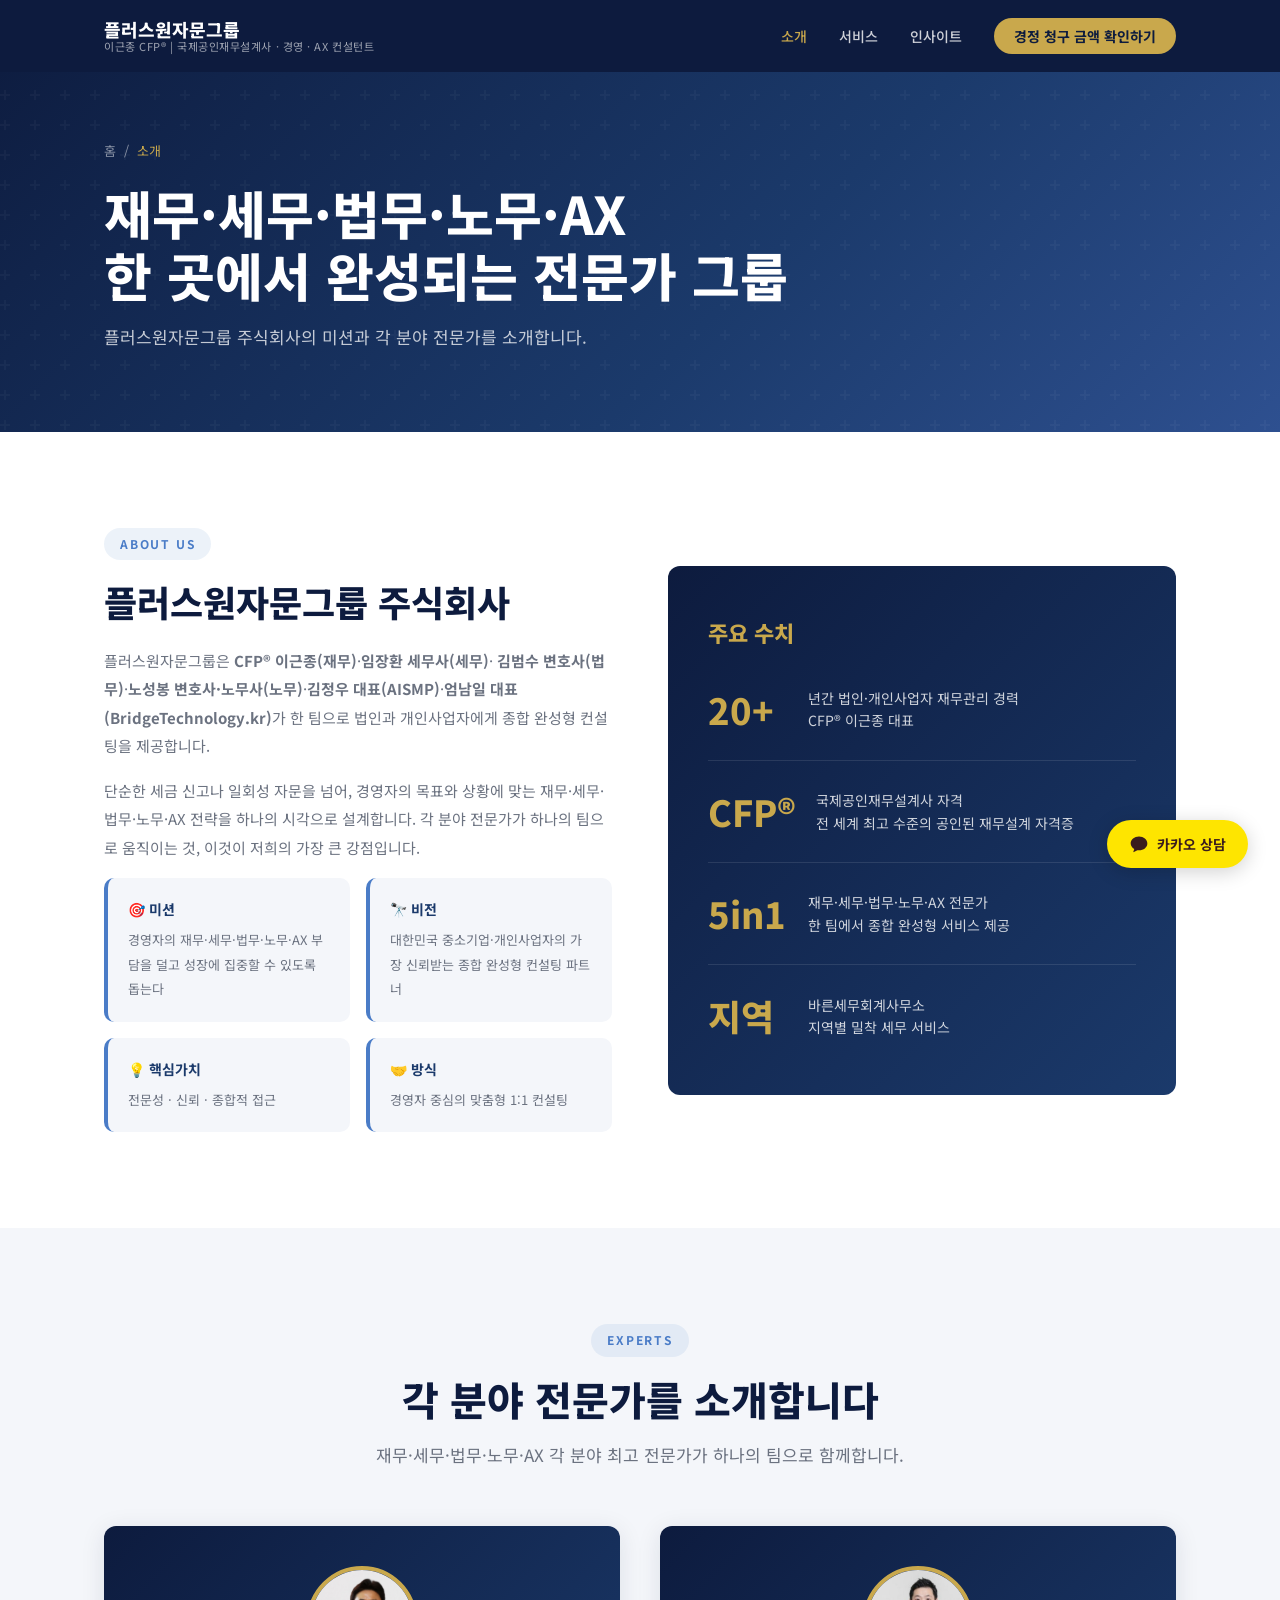
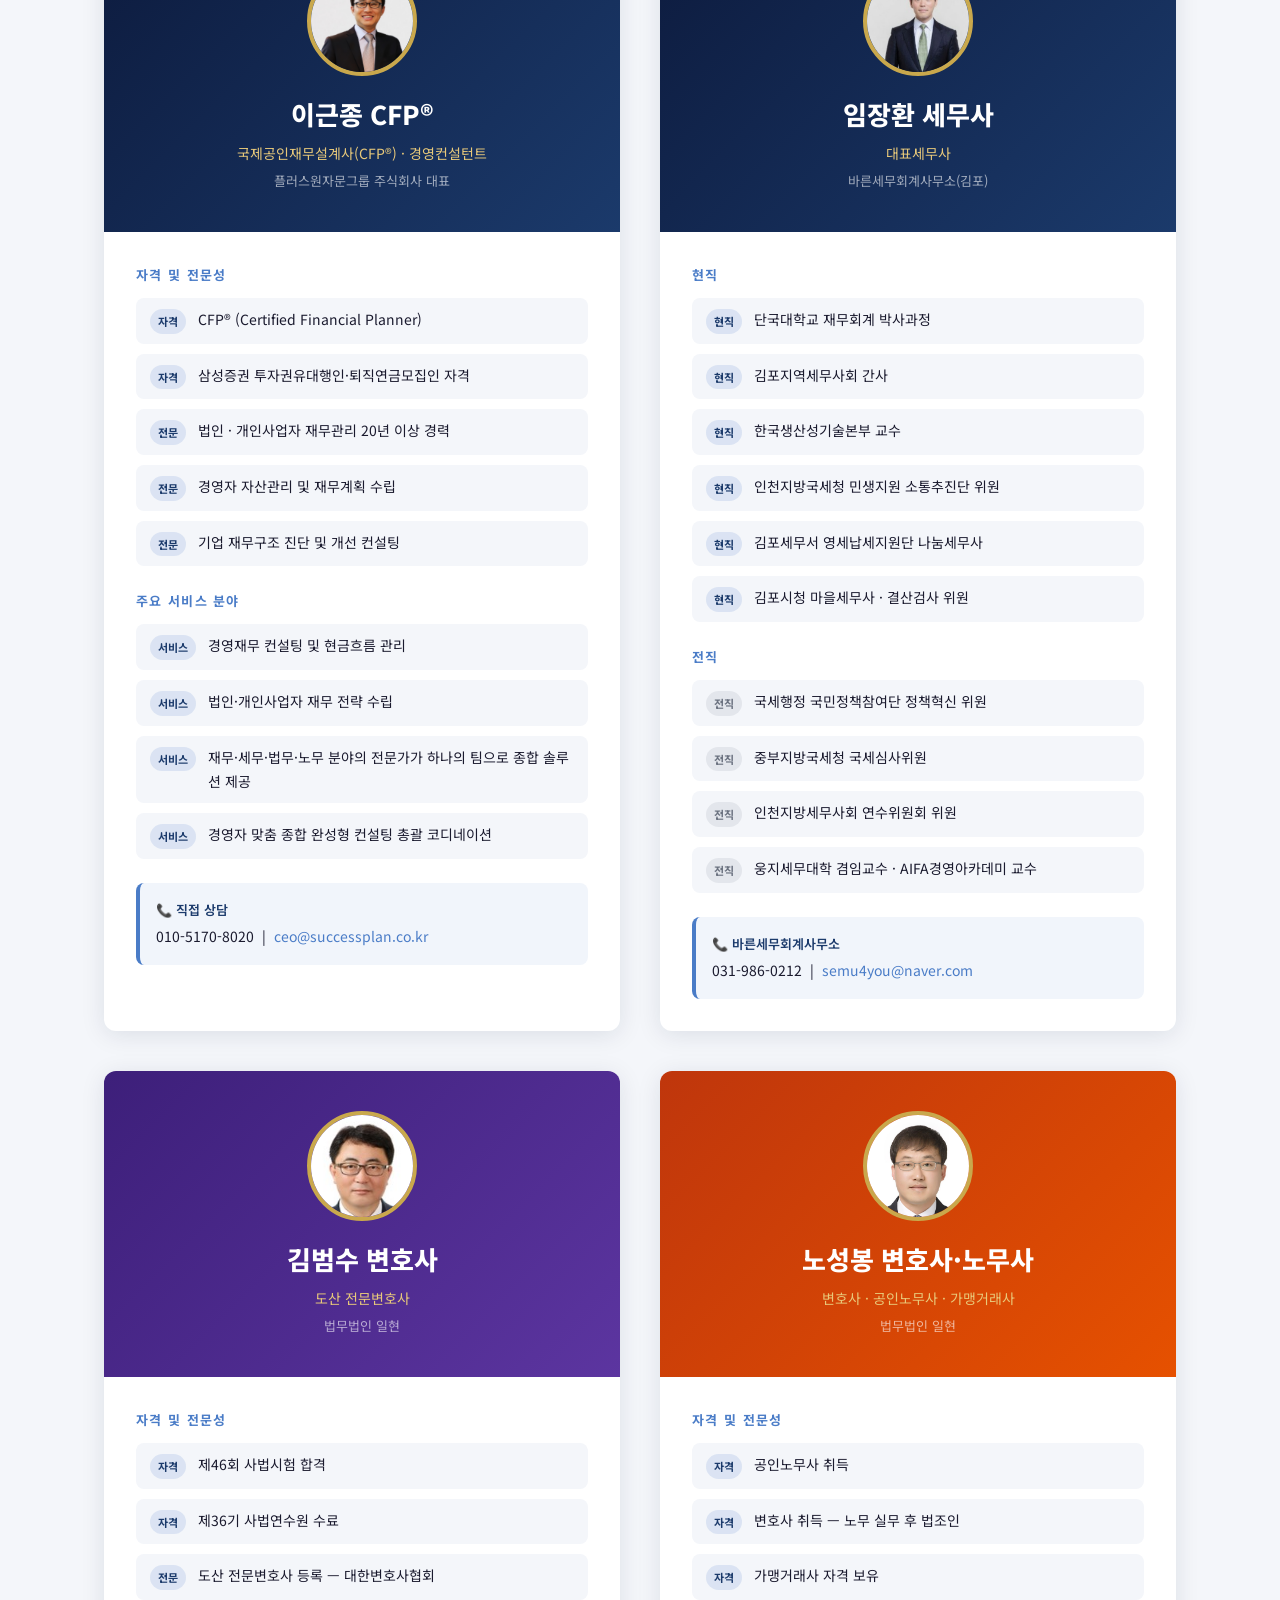
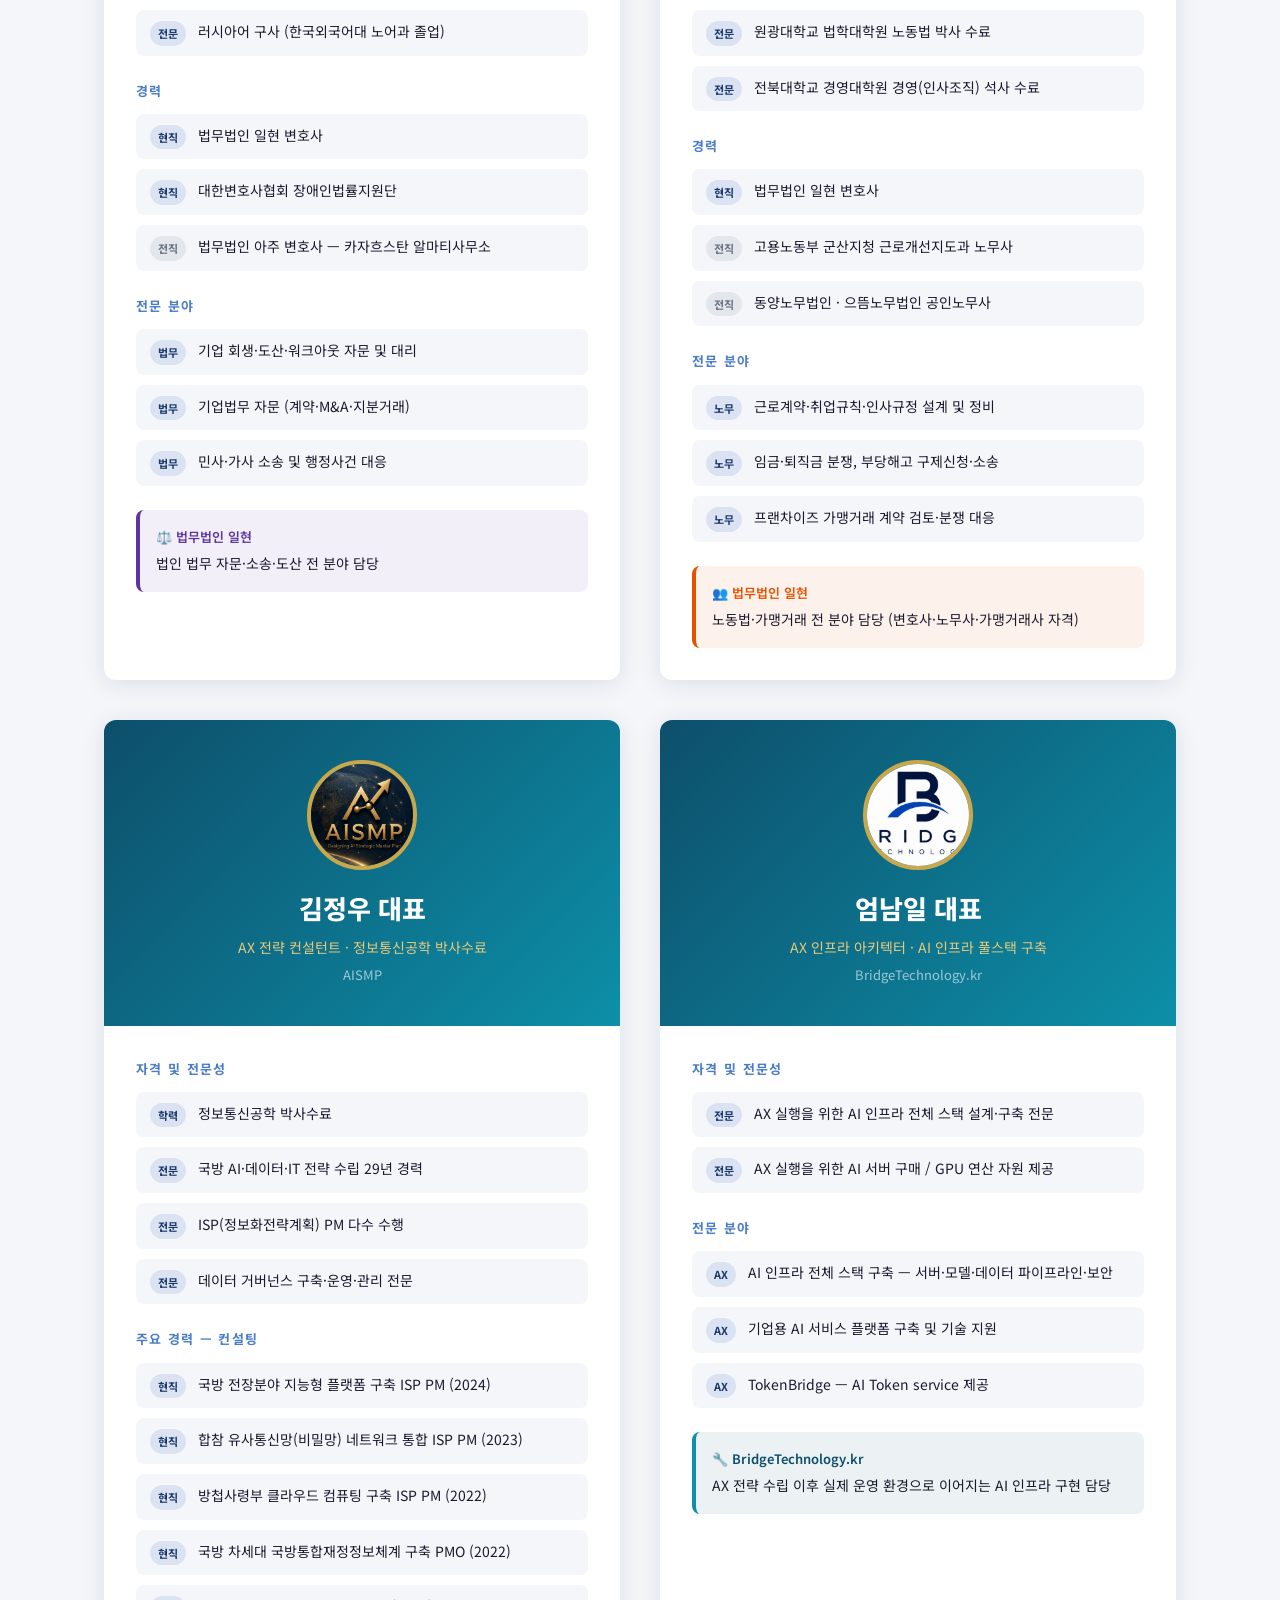
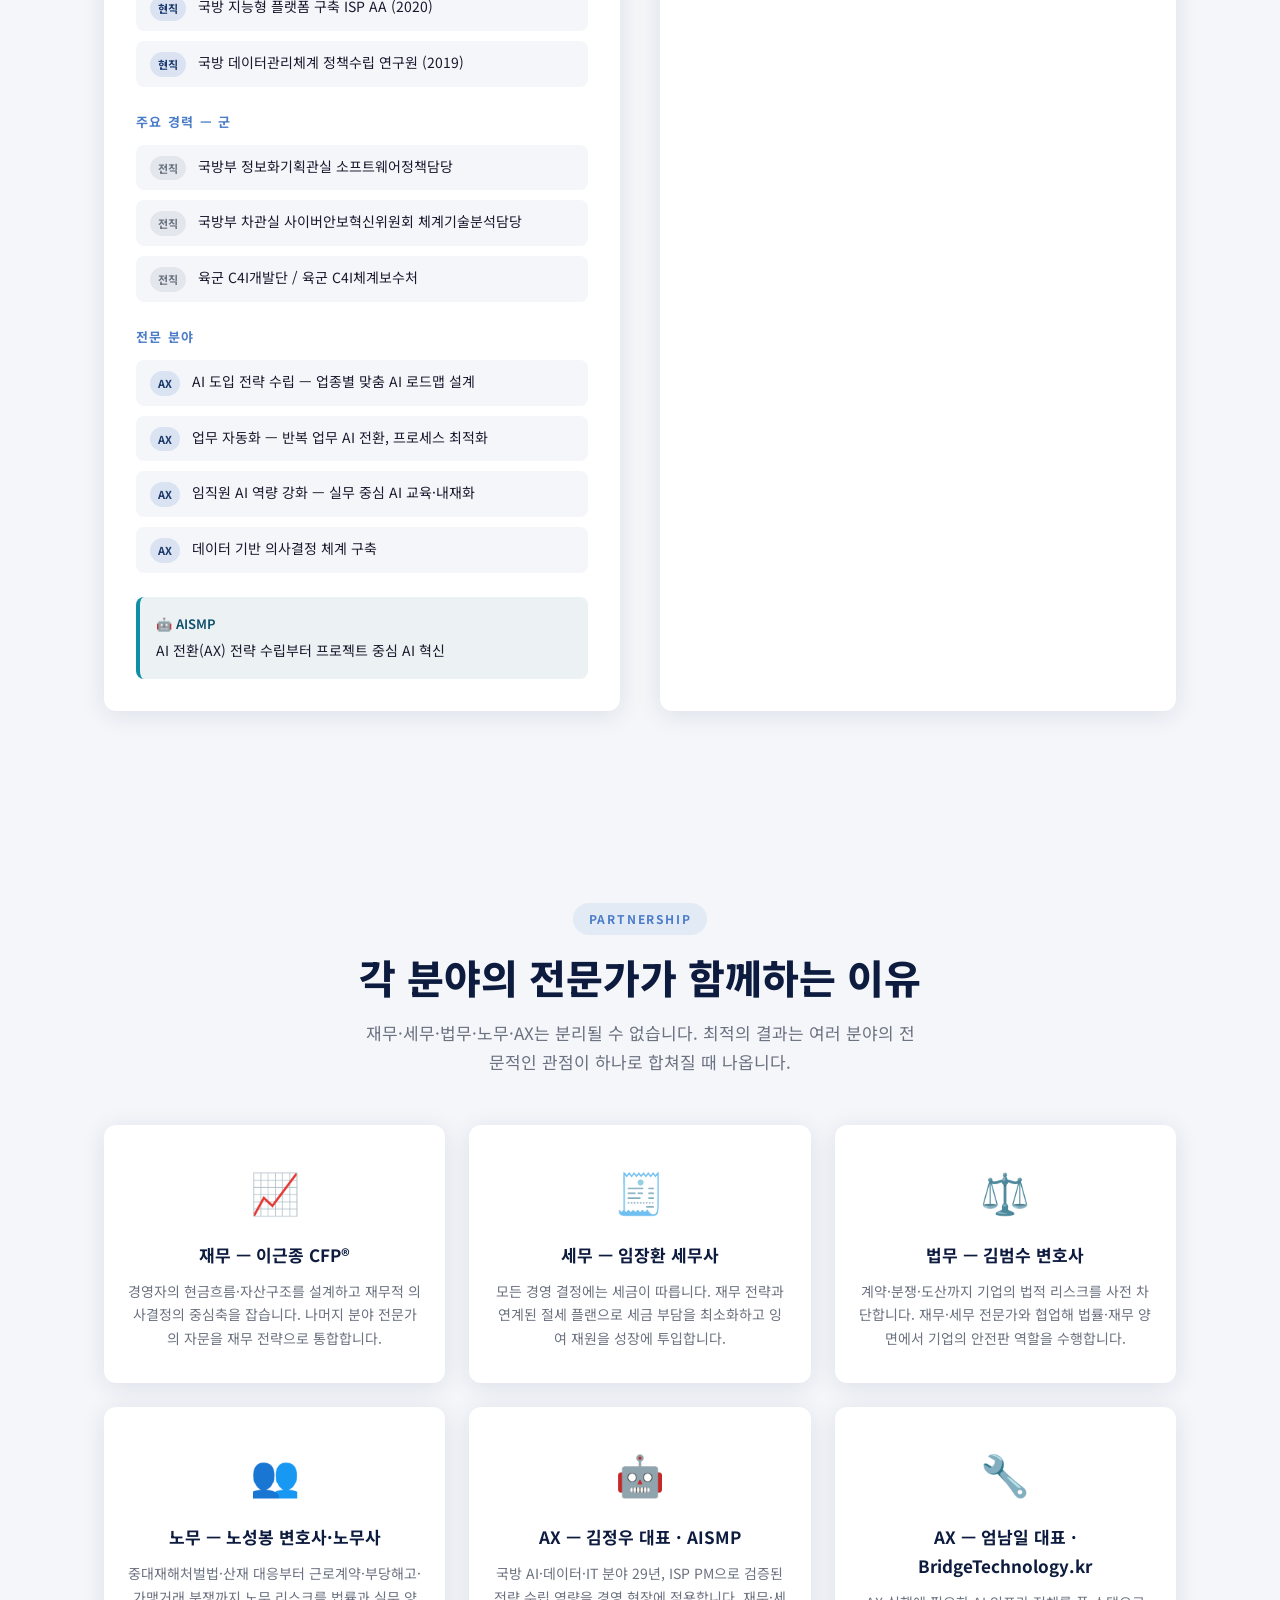
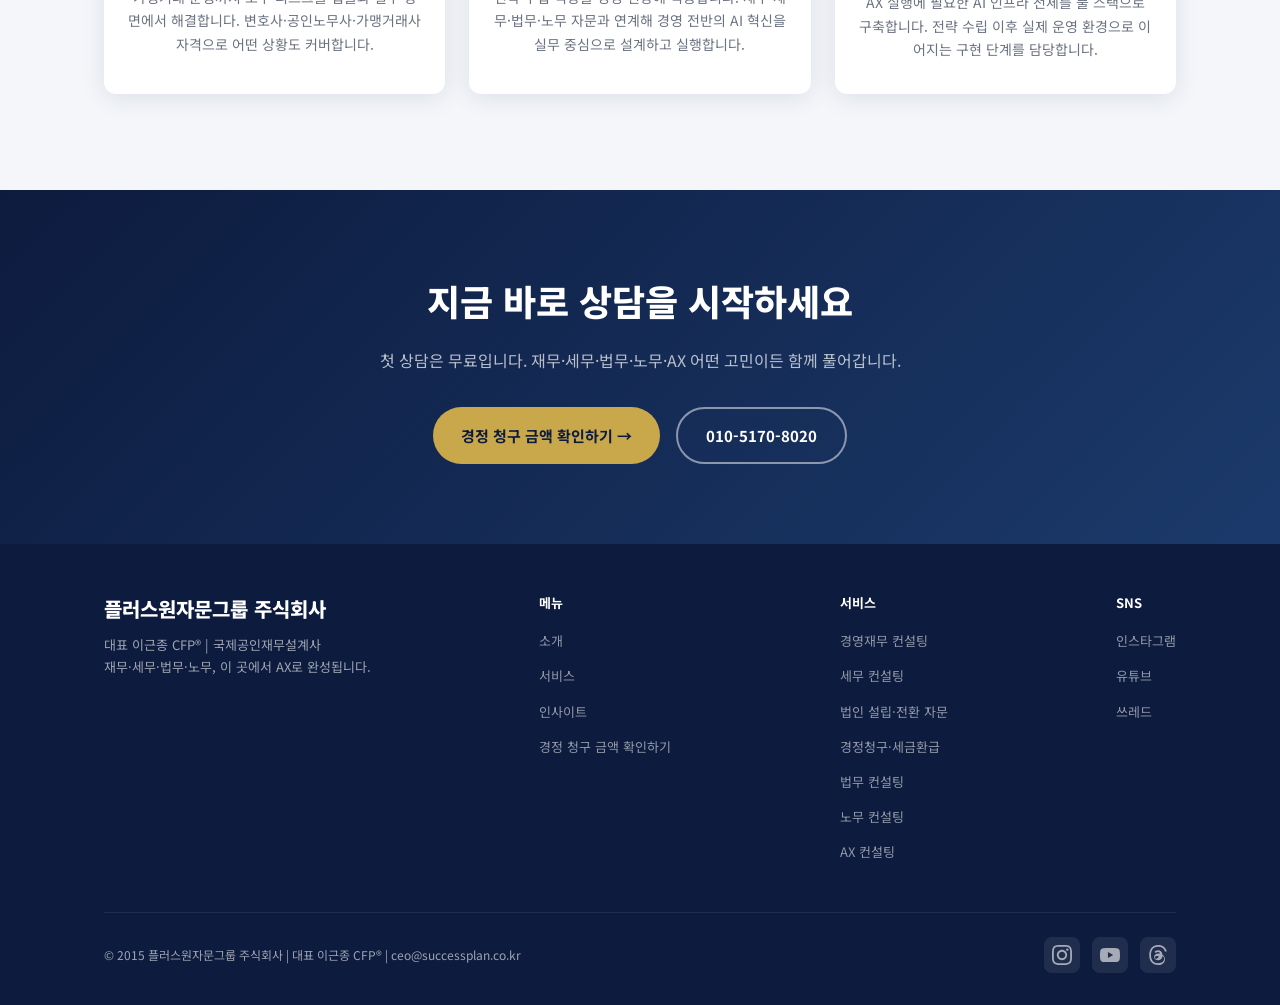
==== commit b4366113: "Replace all '상담 신청' CTA text with '경정 청구 금액 확인하기' - Nav CTA buttons (모든 페이지) - Hero & section CTA bu" ====
--- a/about.html
+++ b/about.html
@@ -129,7 +129,7 @@
         <li><a href="about.html" class="active">소개</a></li>
         <li><a href="services.html">서비스</a></li>
         <li><a href="insight.html">인사이트</a></li>
-        <li><a href="consult.html" class="nav-cta">상담 신청</a></li>
+        <li><a href="consult.html" class="nav-cta">경정 청구 금액 확인하기</a></li>
       </ul>
       <div class="nav-toggle" id="navToggle" onclick="toggleMenu()">
         <span></span><span></span><span></span>
@@ -481,7 +481,7 @@
     <h2>지금 바로 상담을 시작하세요</h2>
     <p>첫 상담은 무료입니다. 재무·세무·법무·노무·AX 어떤 고민이든 함께 풀어갑니다.</p>
     <div class="cta-btns">
-      <a href="consult.html" class="btn btn-primary">무료 상담 신청 →</a>
+      <a href="consult.html" class="btn btn-primary">경정 청구 금액 확인하기 →</a>
       <a href="tel:010-5170-8020" class="btn btn-outline">010-5170-8020</a>
     </div>
   </div>
@@ -501,7 +501,7 @@
           <li><a href="about.html">소개</a></li>
           <li><a href="services.html">서비스</a></li>
           <li><a href="insight.html">인사이트</a></li>
-          <li><a href="consult.html">상담 신청</a></li>
+          <li><a href="consult.html">경정 청구 금액 확인하기</a></li>
         </ul>
       </div>
       <div class="footer-links">
